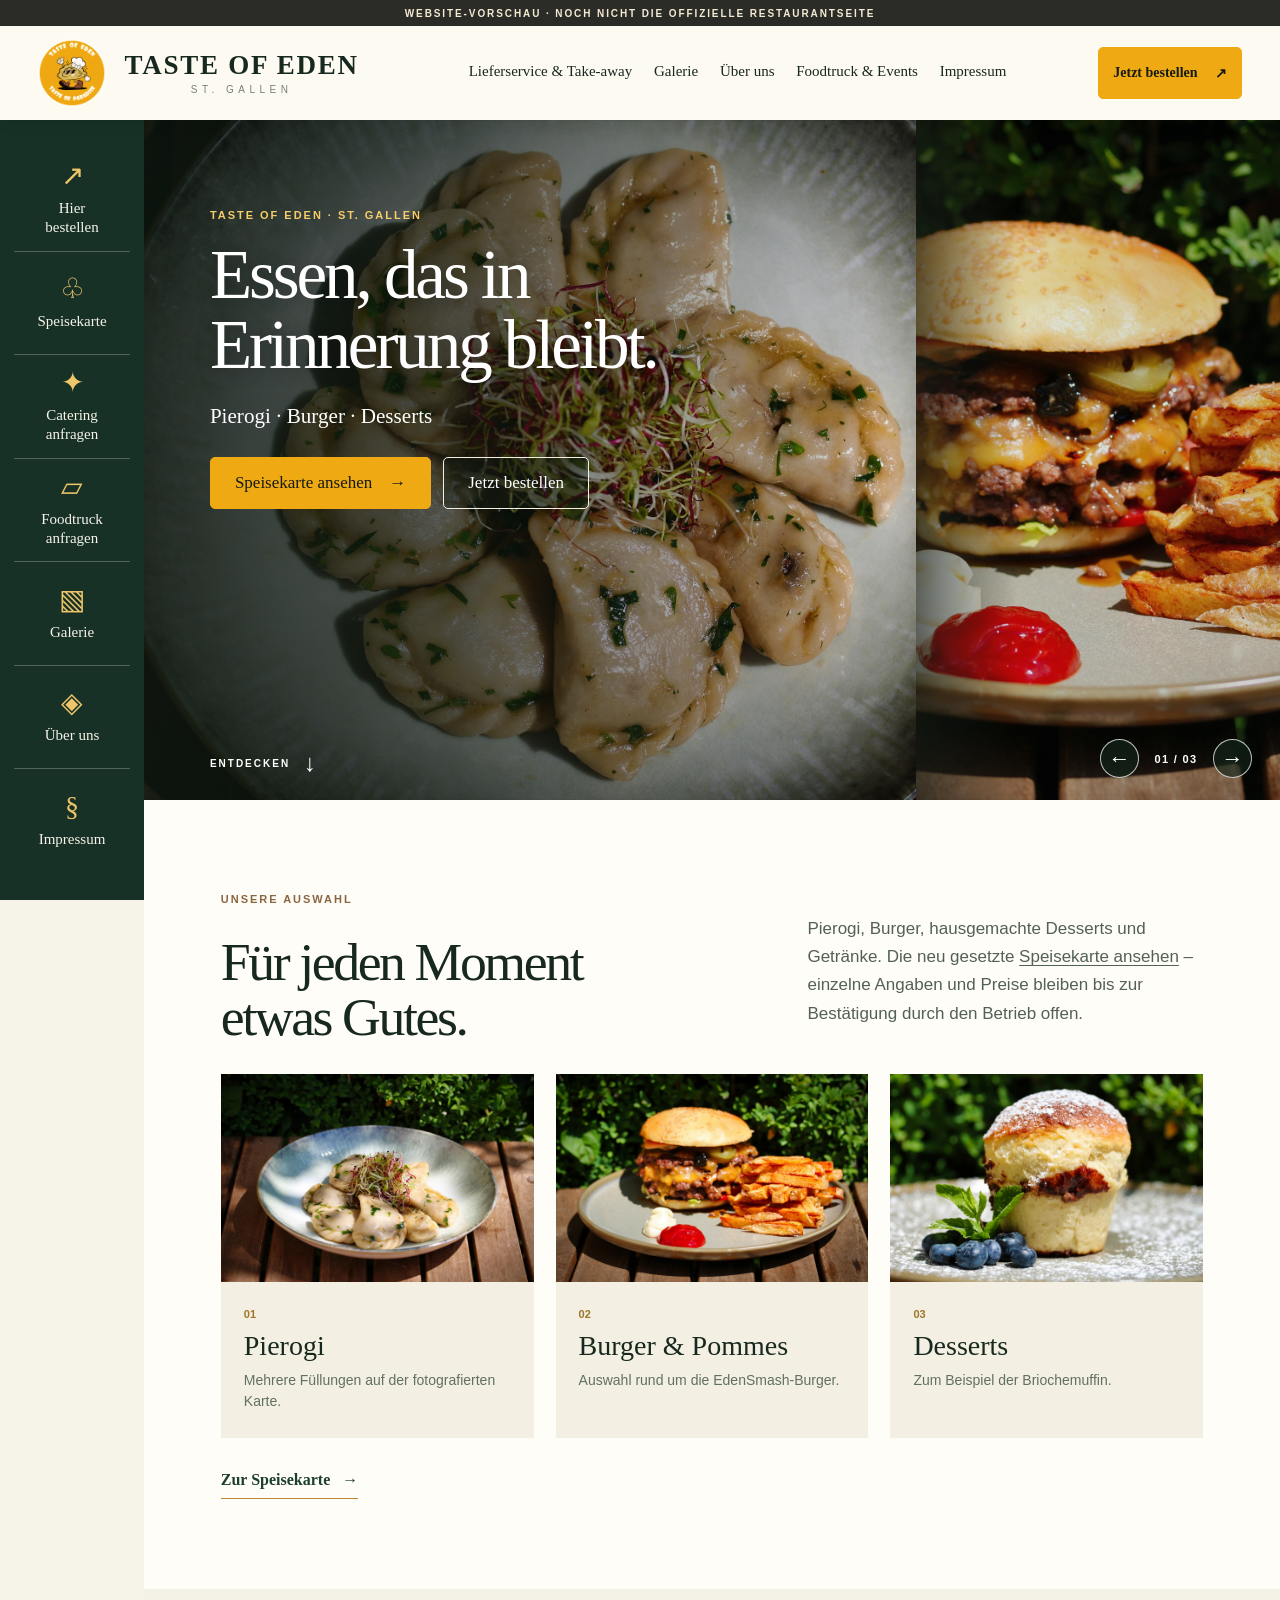
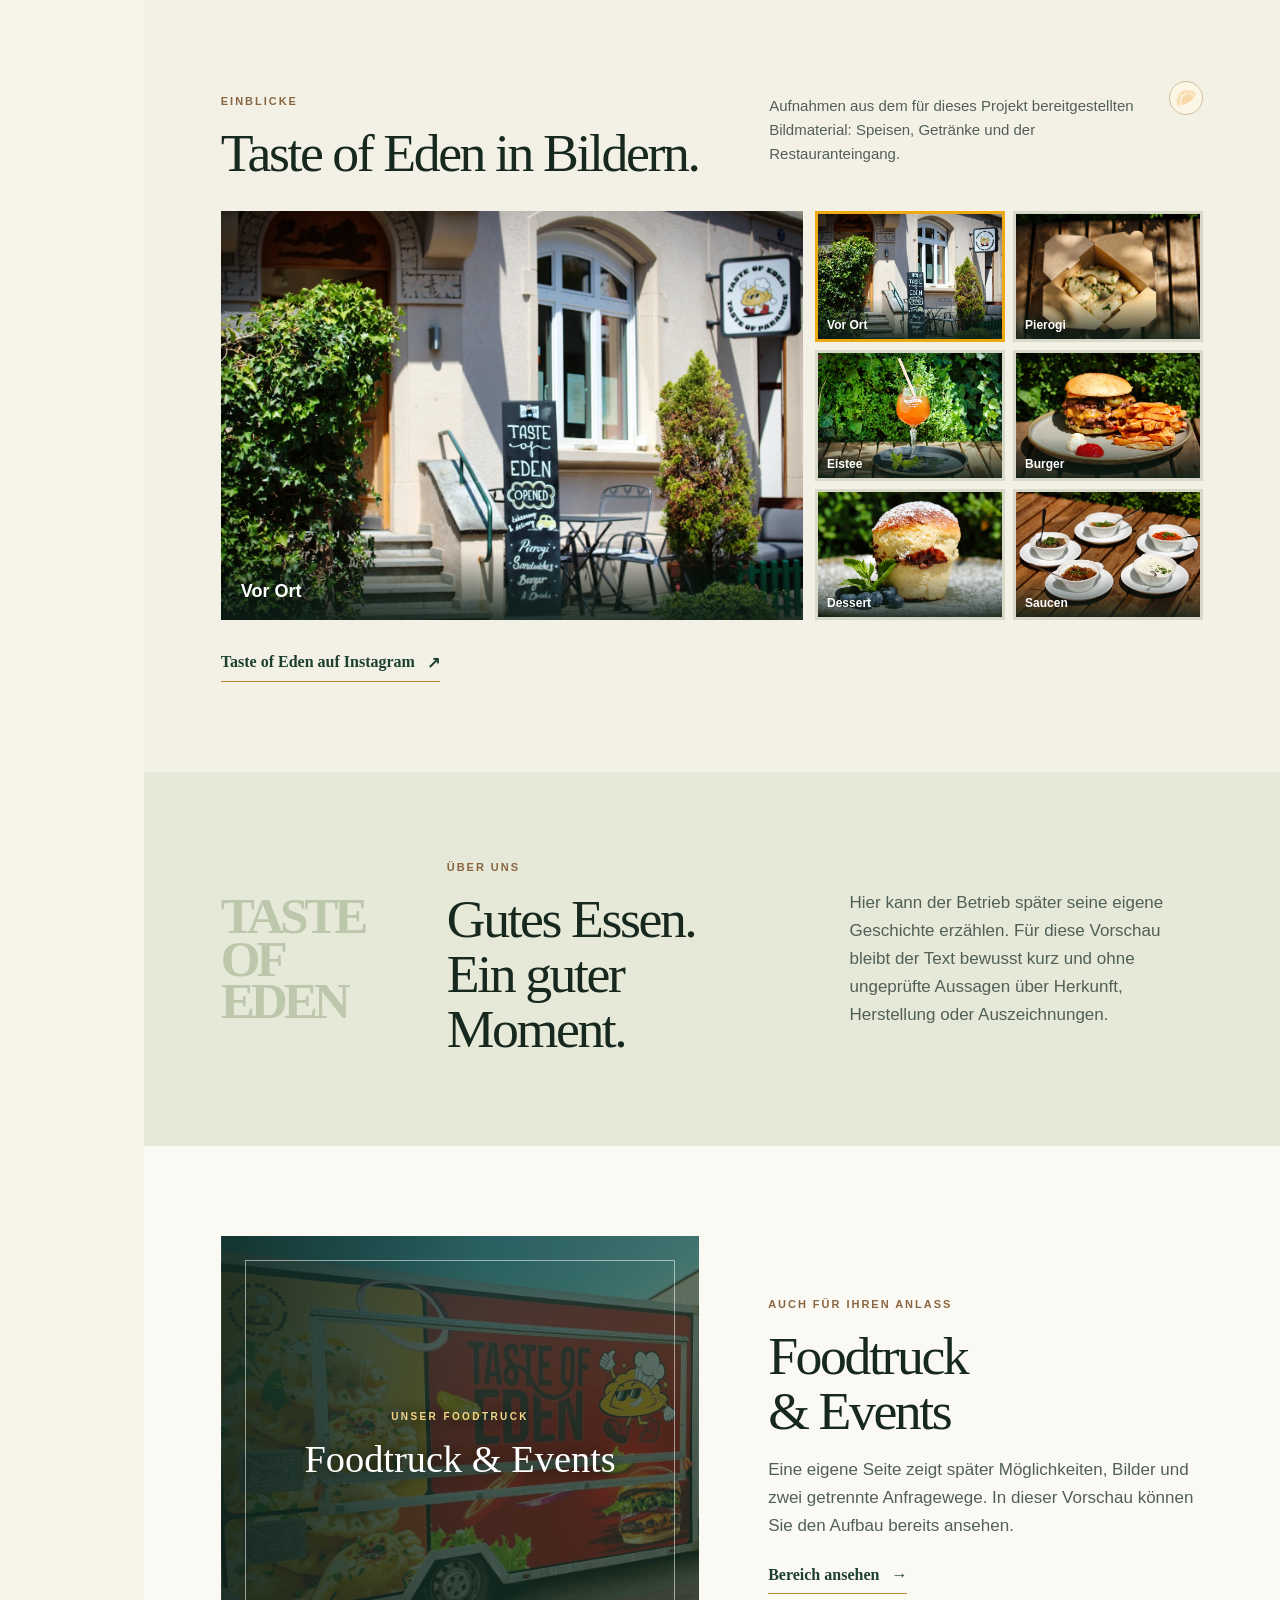
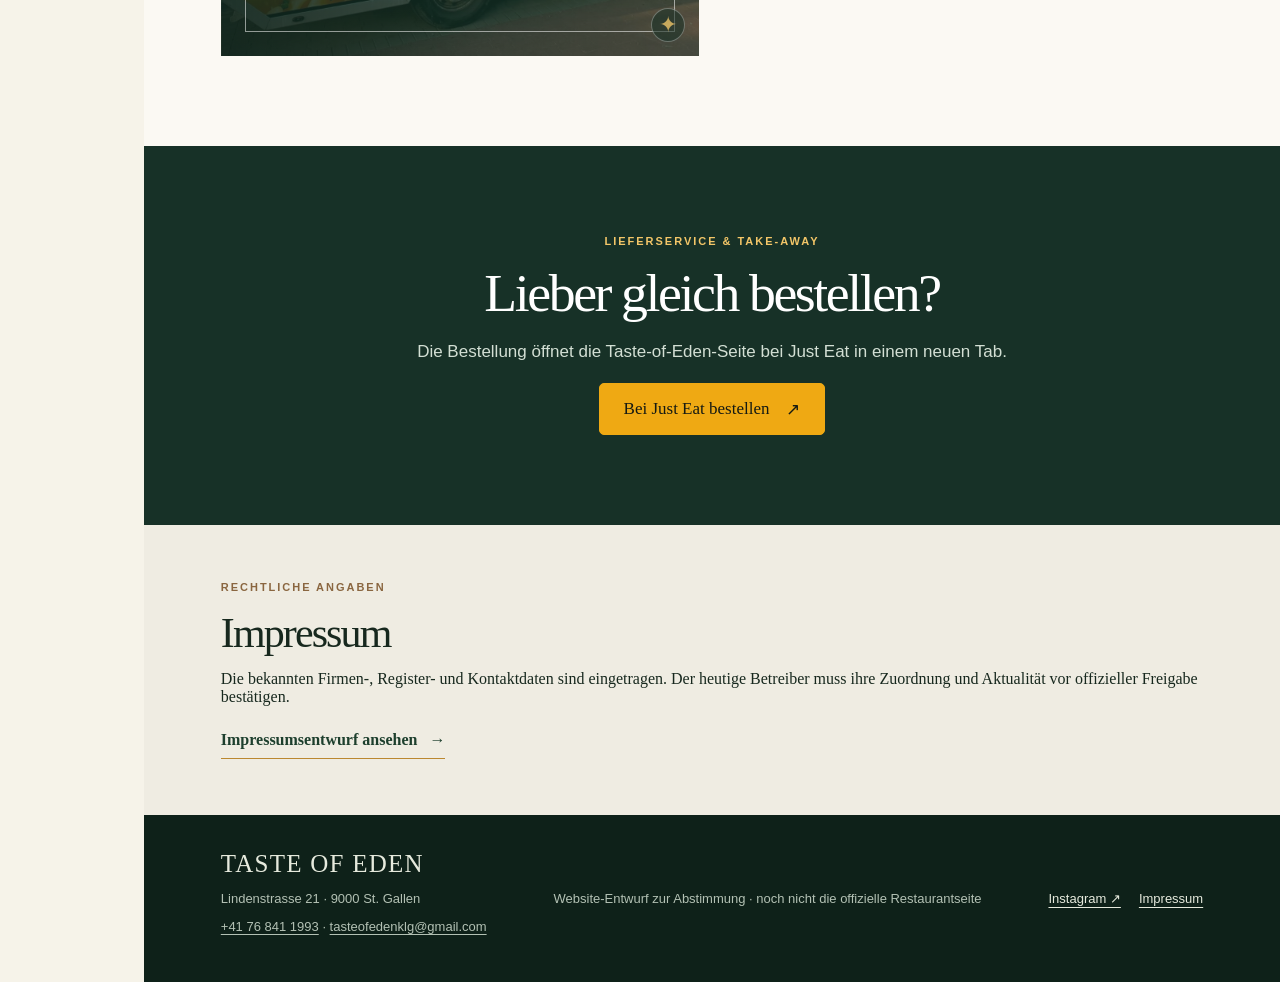
==== index.html @ 804e15a6 "Add distinct secret card for triple logo tap" ====
<!doctype html>
<html lang="de-CH">
<head>
  <meta charset="utf-8">
  <meta name="viewport" content="width=device-width, initial-scale=1">
  <meta name="theme-color" content="#173127">
  <link rel="icon" type="image/png" href="assets/logo.png">
  <meta name="description" content="Taste of Eden – visueller Website-Entwurf für Pierogi, Burger und Foodtruck & Events in St. Gallen.">
  <title>Taste of Eden – Startseite · Vorschau</title>
  <link rel="stylesheet" href="styles.css?v=20261009b">
  <link rel="stylesheet" href="extras.css?v=20261009e">
  <script src="script.js?v=20261009e" defer></script>
</head>
<body data-page="home">
  <a class="skip-link" href="#main">Zum Inhalt springen</a>
  <div class="preview-ribbon">WEBSITE-VORSCHAU · NOCH NICHT DIE OFFIZIELLE RESTAURANTSEITE</div>
  <header class="site-header">
    <a class="brand" href="index.html" aria-label="Taste of Eden – Startseite" data-logo-secret>
      <img src="assets/logo.png" alt="Taste of Eden Logo" width="68" height="68">
      <span class="brand-wordmark"><strong>TASTE OF EDEN</strong><small>ST. GALLEN</small></span>
    </a>
    <button class="menu-toggle" type="button" aria-expanded="false" aria-controls="main-nav" aria-label="Menü öffnen">☰</button>
    <nav id="main-nav" class="top-nav" aria-label="Hauptnavigation">
      <a href="https://www.just-eat.ch/speisekarte/taste-of-eden" target="_blank" rel="noopener noreferrer">Lieferservice & Take-away</a>
      <a class="mobile-menu-link" href="speisekarte.html">Speisekarte</a>
      <a href="#galerie">Galerie</a>
      <a href="#ueber-uns">Über uns</a>
      <a href="foodtruck-events.html">Foodtruck & Events</a>
      <a href="impressum.html">Impressum</a>
    </nav>
    <a class="header-cta" href="https://www.just-eat.ch/speisekarte/taste-of-eden" target="_blank" rel="noopener noreferrer">Jetzt bestellen <span aria-hidden="true">↗</span></a>
  </header>

  <aside class="side-nav" aria-label="Schnellzugriff">
    <a href="https://www.just-eat.ch/speisekarte/taste-of-eden" target="_blank" rel="noopener noreferrer"><span aria-hidden="true">↗</span><span>Hier<br>bestellen</span></a>
    <a href="speisekarte.html"><span aria-hidden="true">♧</span><span>Speisekarte</span></a>
    <a href="foodtruck-events.html#catering-anfrage"><span aria-hidden="true">✦</span><span>Catering<br>anfragen</span></a>
    <a href="foodtruck-events.html#foodtruck-anfrage"><span aria-hidden="true">▱</span><span>Foodtruck<br>anfragen</span></a>
    <a href="#galerie"><span aria-hidden="true">▧</span><span>Galerie</span></a>
    <a href="#ueber-uns"><span aria-hidden="true">◈</span><span>Über uns</span></a>
    <a href="impressum.html"><span aria-hidden="true">§</span><span>Impressum</span></a>
  </aside>

  <main id="main" class="page-content">
    <section class="hero" aria-label="Willkommen bei Taste of Eden">
      <div class="hero-images is-active" data-slide aria-hidden="false"><div class="hero-image hero-image-main"><img src="assets/pierogi.jpg" alt="Pierogi von Taste of Eden auf einem Teller"></div><div class="hero-image hero-image-secondary"><img src="assets/burger.jpg" alt="Burger mit Pommes von Taste of Eden"></div></div>
      <div class="hero-images" data-slide aria-hidden="true"><div class="hero-image hero-image-main"><img src="assets/burger.jpg" alt="Burger mit Pommes von Taste of Eden"></div><div class="hero-image hero-image-secondary"><img src="assets/pierogi.jpg" alt="Pierogi von Taste of Eden"></div></div>
      <div class="hero-images" data-slide aria-hidden="true"><div class="hero-image hero-image-main"><img src="assets/dessert.jpg" alt="Dessert von Taste of Eden"></div><div class="hero-image hero-image-secondary"><img src="assets/pierogi.jpg" alt="Pierogi von Taste of Eden"></div></div>
      <div class="hero-shade"></div>
      <div class="hero-content">
        <p class="eyebrow eyebrow-light">TASTE OF EDEN · ST. GALLEN</p>
        <h1>Essen, das in<br>Erinnerung bleibt.</h1>
        <p class="hero-subtitle">Pierogi · Burger · Desserts</p>
        <div class="hero-actions">
          <a class="button button-gold" href="speisekarte.html">Speisekarte ansehen <span aria-hidden="true">→</span></a>
          <a class="button button-outline-light" href="https://www.just-eat.ch/speisekarte/taste-of-eden" target="_blank" rel="noopener noreferrer">Jetzt bestellen</a>
        </div>
      </div>
      <div class="hero-scroll">ENTDECKEN <span aria-hidden="true">↓</span></div>
      <div class="hero-controls" aria-label="Bilder wechseln"><button class="hero-arrow" type="button" data-carousel="prev" aria-label="Vorheriges Bild">←</button><span class="hero-count" aria-live="polite">01 / 03</span><button class="hero-arrow" type="button" data-carousel="next" aria-label="Nächstes Bild">→</button></div>
    </section>

    <section id="speisekarte" class="section section-intro">
      <div class="section-heading">
        <p class="eyebrow">UNSERE AUSWAHL</p>
        <h2>Für jeden Moment<br>etwas Gutes.</h2>
        <p>Pierogi, Burger, hausgemachte Desserts und Getränke. Die neu gesetzte <a class="inline-link" href="speisekarte.html">Speisekarte ansehen</a> – einzelne Angaben und Preise bleiben bis zur Bestätigung durch den Betrieb offen.</p>
      </div>
      <div class="dish-grid">
        <article class="dish-card"><img src="assets/pierogi_teller.webp" alt="Pierogi auf einem Teller" loading="lazy"><div><span>01</span><h3>Pierogi</h3><p>Mehrere Füllungen auf der fotografierten Karte.</p></div></article>
        <article class="dish-card"><img src="assets/burger_pommes.webp" alt="Burger mit Pommes" loading="lazy"><div><span>02</span><h3>Burger & Pommes</h3><p>Auswahl rund um die EdenSmash-Burger.</p></div></article>
        <article class="dish-card"><img src="assets/briochemuffin.webp" alt="Briochemuffin mit Blaubeeren" loading="lazy"><div><span>03</span><h3>Desserts</h3><p>Zum Beispiel der Briochemuffin.</p></div></article>
      </div>
      <a class="text-link section-link" href="speisekarte.html">Zur Speisekarte <span aria-hidden="true">→</span></a>
    </section>

    <section id="galerie" class="section gallery-section" aria-labelledby="gallery-title">
      <div class="gallery-heading"><div><p class="eyebrow">EINBLICKE</p><h2 id="gallery-title">Taste of Eden in Bildern.</h2></div><p>Aufnahmen aus dem für dieses Projekt bereitgestellten Bildmaterial: Speisen, Getränke und der Restauranteingang.</p><button class="gallery-secret" type="button" aria-label="Kleines Pierogi entdecken" title="Ein kleines Pierogi">🥟</button></div>
      <div class="gallery-viewer">
        <figure class="gallery-feature"><img id="gallery-feature-image" src="assets/restaurant_aussen.webp" alt="Eingang von Taste of Eden in St. Gallen"><figcaption id="gallery-feature-caption">Vor Ort</figcaption><button class="gallery-tap gallery-tap-prev" type="button" aria-label="Vorheriges Galeriebild" data-gallery-step="-1"><span aria-hidden="true">‹</span></button><button class="gallery-tap gallery-tap-next" type="button" aria-label="Nächstes Galeriebild" data-gallery-step="1"><span aria-hidden="true">›</span></button></figure>
        <div class="gallery-thumbs" role="group" aria-label="Galeriebilder auswählen">
          <button class="gallery-thumb" type="button" aria-pressed="true" aria-label="Vor Ort anzeigen" data-gallery-src="assets/restaurant_aussen.webp" data-gallery-alt="Eingang von Taste of Eden in St. Gallen" data-gallery-caption="Vor Ort"><img src="assets/restaurant_aussen.webp" alt="" loading="lazy"><span>Vor Ort</span></button>
          <button class="gallery-thumb" type="button" aria-pressed="false" aria-label="Pierogi zum Mitnehmen anzeigen" data-gallery-src="assets/pierogi_takeaway_web.webp" data-gallery-alt="Pierogi in einer Take-away-Schachtel" data-gallery-caption="Pierogi zum Mitnehmen"><img src="assets/pierogi_takeaway_web.webp" alt="" loading="lazy"><span>Pierogi</span></button>
          <button class="gallery-thumb" type="button" aria-pressed="false" aria-label="Haus-Eistee anzeigen" data-gallery-src="assets/haus_eistee.webp" data-gallery-alt="Haus-Eistee im Glas auf dem Gartentisch" data-gallery-caption="Haus-Eistee"><img src="assets/haus_eistee.webp" alt="" loading="lazy"><span>Eistee</span></button>
          <button class="gallery-thumb" type="button" aria-pressed="false" aria-label="Burger und Pommes anzeigen" data-gallery-src="assets/burger_pommes.webp" data-gallery-alt="Burger mit Pommes auf dem Teller" data-gallery-caption="Burger & Pommes"><img src="assets/burger_pommes.webp" alt="" loading="lazy"><span>Burger</span></button>
          <button class="gallery-thumb" type="button" aria-pressed="false" aria-label="Hausgemachtes Dessert anzeigen" data-gallery-src="assets/briochemuffin.webp" data-gallery-alt="Briochemuffin mit Blaubeeren" data-gallery-caption="Hausgemachtes Dessert"><img src="assets/briochemuffin.webp" alt="" loading="lazy"><span>Dessert</span></button>
          <button class="gallery-thumb" type="button" aria-pressed="false" aria-label="Saucen anzeigen" data-gallery-src="assets/saucen.webp" data-gallery-alt="Verschiedene Saucen auf einem Holztisch" data-gallery-caption="Zum Teilen und Probieren"><img src="assets/saucen.webp" alt="" loading="lazy"><span>Saucen</span></button>
        </div>
      </div>
      <a class="text-link section-link" href="https://www.instagram.com/tasteofedenklg/" target="_blank" rel="noopener noreferrer">Taste of Eden auf Instagram <span aria-hidden="true">↗</span></a>
    </section>

    <section id="ueber-uns" class="section feature-section">
      <div class="feature-mark">TASTE<br>OF<br>EDEN</div>
      <div><p class="eyebrow">ÜBER UNS</p><h2>Gutes Essen.<br>Ein guter Moment.</h2></div>
      <p>Hier kann der Betrieb später seine eigene Geschichte erzählen. Für diese Vorschau bleibt der Text bewusst kurz und ohne ungeprüfte Aussagen über Herkunft, Herstellung oder Auszeichnungen.</p>
    </section>

    <section class="section event-teaser">
      <div class="event-visual"><div class="event-photo" role="group" aria-label="Taste-of-Eden-Foodtruck"><span class="event-photo-kicker">UNSER FOODTRUCK</span><strong>Foodtruck & Events</strong><button class="truck-secret" type="button" aria-label="Foodtruck-Überraschung starten" title="Ein kleiner Stern">✦</button><div class="truck-surprise" aria-hidden="true"><span class="truck-mini"><span class="truck-mini-box">TASTE<br>OF EDEN</span><span class="truck-mini-cab"></span><i></i><i></i></span><span class="truck-message">Bis bald!</span></div><span class="truck-live visually-hidden" role="status" aria-live="polite"></span></div></div>
      <div class="event-copy"><p class="eyebrow">AUCH FÜR IHREN ANLASS</p><h2>Foodtruck<br>& Events</h2><p>Eine eigene Seite zeigt später Möglichkeiten, Bilder und zwei getrennte Anfragewege. In dieser Vorschau können Sie den Aufbau bereits ansehen.</p><a class="text-link" href="foodtruck-events.html">Bereich ansehen <span aria-hidden="true">→</span></a></div>
    </section>

    <section id="bestellen" class="section order-section"><p class="eyebrow">LIEFERSERVICE & TAKE-AWAY</p><h2>Lieber gleich bestellen?</h2><p>Die Bestellung öffnet die Taste-of-Eden-Seite bei Just Eat in einem neuen Tab.</p><a class="button button-gold" href="https://www.just-eat.ch/speisekarte/taste-of-eden" target="_blank" rel="noopener noreferrer">Bei Just Eat bestellen <span aria-hidden="true">↗</span></a></section>
    <section id="impressum" class="section legal-section"><p class="eyebrow">RECHTLICHE ANGABEN</p><h2>Impressum</h2><p>Die bekannten Firmen-, Register- und Kontaktdaten sind eingetragen. Der heutige Betreiber muss ihre Zuordnung und Aktualität vor offizieller Freigabe bestätigen.</p><a class="text-link" href="impressum.html">Impressumsentwurf ansehen <span aria-hidden="true">→</span></a></section>
  </main>

  <footer id="kontakt" class="site-footer"><div><strong>TASTE OF EDEN</strong><p>Lindenstrasse 21 · 9000 St. Gallen</p><p><a href="tel:+41768411993">+41 76 841 1993</a> · <a href="mailto:tasteofedenklg@gmail.com">tasteofedenklg@gmail.com</a></p></div><p>Website-Entwurf zur Abstimmung · noch nicht die offizielle Restaurantseite</p><div class="footer-links"><a href="https://www.instagram.com/tasteofedenklg/" target="_blank" rel="noopener noreferrer">Instagram ↗</a><a href="impressum.html">Impressum</a></div></footer>
  <dialog class="mascot-dialog" aria-labelledby="mascot-title"><button class="mascot-close" type="button" aria-label="Überraschung schliessen">×</button><p class="eyebrow">KLEINE ÜBERRASCHUNG</p><img src="assets/mascot-easteregg.png" alt="Das Pierogi-Maskottchen mit Kochmütze und Sonnenbrille" width="260" height="217"><h2 id="mascot-title">Du hast mich gefunden!</h2><p>Ein Gruss aus der Küche von Taste of Eden.</p><button class="button button-gold mascot-done" type="button">Weiterstöbern</button></dialog>
  <dialog class="eden-dialog" aria-labelledby="eden-title"><button class="eden-close" type="button" aria-label="Geheimnis schliessen">×</button><div class="eden-stars" aria-hidden="true">✦ <span>✧</span> ✦</div><p class="eden-kicker">GEHEIMER FUND · TASTE OF EDEN</p><div class="eden-mascot"><img src="assets/mascot-easteregg.png" alt="Das Pierogi-Maskottchen aus dem Taste-of-Eden-Logo" width="240" height="200"></div><h2 id="eden-title">Du hast das kleine Eden gefunden.</h2><p>Nur wer genau hinschaut, entdeckt unseren kleinen Küchenhelden.</p><button class="eden-done" type="button">Geheimnis schliessen <span aria-hidden="true">↗</span></button></dialog>
  <div class="demo-toast" role="status" aria-live="polite" hidden></div>
</body>
</html>
---- styles.css ----
:root{--forest:#173127;--forest-2:#233d30;--cream:#f6f3e9;--paper:#fffdf7;--gold:#efa913;--ink:#17281e;--muted:#6a7569;--line:#dbd8c9;--sidebar:144px;--header:94px}*{box-sizing:border-box}html{scroll-behavior:smooth;scroll-padding-top:126px}body{margin:0;background:var(--cream);color:var(--ink);font-family:Georgia,'Times New Roman',serif}button,a{font:inherit}a{color:inherit;text-decoration:none}button{cursor:pointer}img{display:block;max-width:100%}:focus-visible{outline:3px solid #d88c00;outline-offset:4px}.skip-link{position:absolute;top:-100px;left:16px;z-index:9999;padding:12px;background:white}.skip-link:focus{top:12px}.preview-ribbon{height:26px;display:flex;align-items:center;justify-content:center;background:#2b2c27;color:#f4ead3;letter-spacing:.19em;font:600 10px Arial,sans-serif}.site-header{height:var(--header);position:sticky;top:0;z-index:20;display:flex;align-items:center;gap:clamp(18px,3vw,56px);padding:0 clamp(20px,3vw,52px);background:rgba(253,250,242,.97);box-shadow:0 2px 16px #00000010;backdrop-filter:blur(14px)}.brand{display:flex;align-items:center;gap:18px;min-width:325px}.brand img{width:68px;height:68px;object-fit:contain}.brand-wordmark{display:flex;flex-direction:column;white-space:nowrap}.brand-wordmark strong{font-size:clamp(20px,2.2vw,35px);line-height:1;letter-spacing:.065em}.brand-wordmark small{margin-top:5px;letter-spacing:.45em;text-align:center;font:10px Arial,sans-serif;color:#798176}.top-nav{display:flex;justify-content:center;align-items:center;flex:1;gap:clamp(18px,2.5vw,52px);white-space:nowrap}.top-nav a{font-size:clamp(14px,1.22vw,18px);padding:10px 0;border-bottom:3px solid transparent;transition:border-color .2s,color .2s}.top-nav a:hover,.top-nav a.active{border-color:var(--gold);color:#506748}.header-cta,.button{display:inline-flex;align-items:center;justify-content:center;gap:17px;border-radius:5px;min-height:52px;padding:12px 24px;font-size:17px;white-space:nowrap;transition:transform .2s,background .2s}.header-cta:hover,.button:hover{transform:translateY(-2px)}.header-cta,.button-gold{background:var(--gold);color:#151a13;border:1px solid var(--gold)}.header-cta{font-weight:700}.menu-toggle{display:none;background:none;border:0;color:var(--forest);font-size:28px}.side-nav{position:fixed;top:calc(26px + var(--header));left:0;bottom:0;width:var(--sidebar);z-index:10;background:var(--forest);color:var(--cream);display:flex;flex-direction:column;padding:28px 14px}.side-nav a{flex:1;max-height:142px;display:flex;flex-direction:column;justify-content:center;align-items:center;gap:9px;text-align:center;border-bottom:1px solid #ffffff3d;font-size:15px;line-height:1.25;transition:background .2s}.side-nav a:hover{background:#ffffff16}.side-nav a:last-child{border:0}.side-nav a>span:first-child{font-size:28px;line-height:1;color:#eec568}.page-content,.site-footer{margin-left:var(--sidebar)}.hero{height:min(680px,calc(100vh - 120px));min-height:560px;position:relative;overflow:hidden;background:#1e241d;color:#fff}.hero-image{position:absolute;inset:0;overflow:hidden}.hero-image img{width:100%;height:100%;object-fit:cover}.hero-image-main{width:70%}.hero-image-main img{object-position:50% 47%}.hero-image-secondary{left:68%;width:32%}.hero-image-secondary img{object-position:50% 50%}.hero-image-secondary:before{content:"";position:absolute;z-index:1;inset:0;background:linear-gradient(90deg,#151b15aa,transparent 28%)}.hero-shade{position:absolute;inset:0;background:linear-gradient(90deg,#0c160fdb 0%,#0c160fa8 28%,#0c160f14 65%,#0c160f33 100%)}.hero-content{position:relative;z-index:2;padding:7.8% 5.8%;max-width:760px}.eyebrow{margin:0 0 19px;color:#8a6640;font:700 11px Arial,sans-serif;letter-spacing:.18em}.eyebrow-light{color:#f5cd69}.hero h1,.section h2,.events-panel h1{margin:0;font-weight:500;letter-spacing:-.045em;line-height:1.02}.hero h1{font-size:clamp(50px,5.4vw,93px);text-shadow:0 2px 20px #0005}.hero-subtitle{margin:23px 0 28px;font-size:clamp(18px,1.65vw,27px)}.hero-actions{display:flex;flex-wrap:wrap;gap:12px}.button-outline-light{border:1px solid #f5f0e4;color:#fff;background:#10201755}.button-outline-dark{border:1px solid #b78b26;background:transparent;color:var(--ink)}.hero-scroll{position:absolute;bottom:25px;left:5.8%;z-index:2;letter-spacing:.2em;font:700 10px Arial,sans-serif;display:flex;align-items:center;gap:14px}.hero-scroll span{font-size:24px;line-height:1}.section{padding:clamp(65px,7vw,120px) clamp(28px,6vw,110px)}.section-intro{background:var(--paper)}.section-heading{display:grid;grid-template-columns:1.2fr .9fr;align-items:end;gap:6%;margin-bottom:38px}.section-heading .eyebrow{grid-column:1/-1;margin-bottom:-15px}.section h2{font-size:clamp(40px,4.2vw,68px)}.section-heading p:last-child{max-width:420px;color:#526056;font:17px/1.65 Arial,sans-serif}.dish-grid{display:grid;grid-template-columns:repeat(3,1fr);gap:22px}.dish-card{background:#f3efe3;overflow:hidden}.dish-card img{width:100%;aspect-ratio:1.5;object-fit:cover}.dish-card div{padding:22px 23px 26px}.dish-card span{font:700 11px Arial,sans-serif;color:#9f7628}.dish-card h3{font-size:28px;font-weight:500;margin:8px 0}.dish-card p{font:14px/1.5 Arial,sans-serif;color:#617064;margin:0}.feature-section{background:#e6e8d8;display:grid;grid-template-columns:.5fr 1fr 1fr;align-items:center;gap:5%}.feature-mark{font-size:clamp(30px,4vw,65px);line-height:.83;font-weight:700;letter-spacing:-.08em;color:#bcc7ab}.feature-section p:last-child,.event-copy p:not(.eyebrow),.order-section p:not(.eyebrow){font:17px/1.65 Arial,sans-serif;color:#516057}.event-teaser{display:grid;grid-template-columns:1.1fr 1fr;gap:7%;align-items:center;background:#fbf9f3}.event-visual{min-height:420px}.photo-placeholder{height:100%;min-height:300px;background:radial-gradient(circle at 73% 35%,#a9b5a0 0,#436a55 32%,#1a3d2b 71%,#142f25 100%);color:#fff;display:flex;flex-direction:column;align-items:center;justify-content:center;text-align:center;gap:13px;position:relative;overflow:hidden}.photo-placeholder:before{content:"";position:absolute;inset:24px;border:1px solid #ffffff51}.photo-placeholder span{font:700 10px Arial,sans-serif;letter-spacing:.24em;color:#e8dfc7}.photo-placeholder strong{font-size:clamp(28px,3vw,50px);font-weight:500}.event-copy p:not(.eyebrow){max-width:430px}.text-link{display:inline-flex;gap:12px;border-bottom:1px solid #bb8830;padding:9px 0;color:#1d3f2d;font-weight:700}.order-section{background:var(--forest);color:#fff;text-align:center}.order-section .eyebrow{color:#f3c668}.order-section p:not(.eyebrow){color:#d3dfd4}.site-footer{background:#0e2119;color:#e6eadd;padding:35px clamp(28px,6vw,110px);display:flex;justify-content:space-between;gap:28px;align-items:center;font:13px Arial,sans-serif}.site-footer strong{font:25px Georgia,serif;letter-spacing:.05em}.site-footer p{color:#b3c1b4}.site-footer a{text-decoration:underline;text-underline-offset:4px}.demo-toast{position:fixed;z-index:99;right:25px;bottom:22px;background:#fffdf7;color:#183326;border:1px solid #ccb783;box-shadow:0 10px 35px #0003;padding:17px 21px;max-width:390px;font:14px/1.5 Arial,sans-serif}.events-main{background:var(--cream)}.events-layout{padding:36px clamp(28px,3vw,55px) 42px;min-height:calc(100vh - 120px);display:grid;grid-template-columns:minmax(320px,.83fr) minmax(440px,1fr);gap:18px}.events-images{display:grid;grid-template-rows:repeat(3,minmax(175px,1fr));gap:12px;min-height:780px}.events-images .photo-placeholder{min-height:0;border-radius:5px}.placeholder-truck{background:linear-gradient(135deg,#132f25,#547760)}.placeholder-table{background:linear-gradient(135deg,#8d6d45,#d4bd8a)}.events-images .photo-placeholder strong{font-size:36px}.events-dish{margin:0;position:relative;overflow:hidden;border-radius:5px}.events-dish img{width:100%;height:100%;object-fit:cover}.events-dish figcaption{position:absolute;bottom:0;left:0;right:0;padding:14px 22px;color:#fff;background:#0c190dbb;font:13px Arial,sans-serif}.events-panel{background:var(--paper);border:1px solid #e4dfd2;border-radius:6px;padding:clamp(42px,5vw,85px) clamp(36px,5vw,82px);display:flex;flex-direction:column;align-items:flex-start;justify-content:center}.events-panel h1{font-size:clamp(54px,5.5vw,94px)}.events-lead{font-size:clamp(24px,2.5vw,39px);line-height:1.22;margin:22px 0 0}.divider{width:45px;height:3px;background:var(--gold);margin:40px 0}.events-panel>p:not(.eyebrow):not(.events-lead):not(.draft-note):not(.form-notice){font:clamp(17px,1.2vw,21px)/1.7 Arial,sans-serif;max-width:650px}.events-panel .draft-note,.form-notice{font:13px/1.5 Arial,sans-serif;color:#667367}.draft-note{border-left:2px solid #d8bd82;padding-left:15px}.events-actions{display:flex;flex-wrap:wrap;gap:12px;margin-top:34px}.events-next{background:#e6e8d8;display:grid;grid-template-columns:1fr 1fr;gap:7%;align-items:center}.events-next p:last-child{font:16px/1.65 Arial,sans-serif;color:#526056}
@media(max-width:1280px){.brand{min-width:auto}.brand-wordmark strong{font-size:24px}.top-nav{gap:20px}.top-nav a{font-size:14px}.header-cta{font-size:14px;padding:10px 14px}.events-panel{padding:48px}.events-layout{grid-template-columns:.8fr 1fr}}
@media(max-width:1000px){:root{--sidebar:94px}.site-header{gap:16px;padding:0 20px}.brand-wordmark strong{font-size:20px}.top-nav{gap:12px}.top-nav a{font-size:13px}.side-nav a{font-size:12px}.hero-content{padding-top:100px}.hero h1{font-size:64px}.events-layout{grid-template-columns:1fr 1fr}.events-panel h1{font-size:58px}.events-panel{padding:36px}.events-actions .button{font-size:14px;padding:10px 12px}}
@media(max-width:760px){:root{--header:74px}.preview-ribbon{font-size:8px}.site-header{height:var(--header);gap:10px}.brand{gap:10px}.brand img{width:46px;height:46px}.brand-wordmark strong{font-size:18px}.brand-wordmark small{font-size:8px;letter-spacing:.3em}.menu-toggle{display:block;margin-left:auto;order:3}.header-cta{order:2;font-size:12px;min-height:39px;padding:7px 9px}.top-nav{display:none;position:absolute;top:var(--header);left:0;right:0;background:var(--paper);padding:12px 22px 25px;box-shadow:0 12px 20px #0002;align-items:stretch;gap:0;flex-direction:column}.top-nav.is-open{display:flex}.top-nav a{padding:13px 2px;border-bottom:1px solid var(--line);font-size:16px}.side-nav{display:none}.page-content,.site-footer{margin-left:0}.hero{height:700px;min-height:0}.hero-image-main{width:100%}.hero-image-secondary{left:auto;right:16px;top:auto;bottom:30px;width:42%;height:26%;border:4px solid #fff6}.hero-image-secondary:before{display:none}.hero-shade{background:linear-gradient(180deg,#0c160fb8,#0c160f99 42%,#0c160f18 100%)}.hero-content{padding:70px 25px}.hero h1{font-size:clamp(48px,10vw,75px)}.hero-subtitle{font-size:18px}.hero-scroll{left:25px}.section{padding:65px 24px}.section-heading,.feature-section,.event-teaser,.events-next{display:block}.section-heading .eyebrow{margin-bottom:19px}.section-heading p:last-child{max-width:100%}.dish-grid{grid-template-columns:1fr;gap:16px}.dish-card img{aspect-ratio:1.8}.feature-mark{display:none}.feature-section p:last-child{margin-top:25px}.event-visual{min-height:260px;margin-bottom:35px}.events-layout{display:flex;flex-direction:column;padding:18px 16px 34px}.events-images{min-height:0;grid-template-columns:1fr 1fr;grid-template-rows:180px 180px}.events-images .placeholder-truck{grid-column:1/-1}.events-images .photo-placeholder strong{font-size:25px}.events-dish{height:180px}.events-panel{padding:38px 25px}.events-panel h1{font-size:58px}.events-lead{font-size:27px}.divider{margin:25px 0}.events-actions{flex-direction:column;width:100%}.events-actions .button{width:100%;font-size:16px}.events-next p:last-child{margin-top:22px}.site-footer{padding:35px 24px;flex-direction:column;align-items:flex-start}}
@media(max-width:430px){.brand-wordmark strong{font-size:15px}.brand img{width:40px;height:40px}.header-cta{font-size:11px;padding:7px}.header-cta span{display:none}.hero{height:680px}.hero-content{padding:65px 21px}.hero h1{font-size:47px}.hero-actions{flex-direction:column;align-items:flex-start}.button{min-height:46px;font-size:15px}.hero-image-secondary{width:47%}.section h2{font-size:42px}.events-panel h1{font-size:50px}}
---- extras.css ----
.hero-images{position:absolute;inset:0;opacity:0;transition:opacity .45s ease;pointer-events:none}.hero-images.is-active{opacity:1}.hero-controls{position:absolute;z-index:4;right:28px;bottom:22px;display:flex;align-items:center;gap:13px;color:#fff}.hero-arrow{width:39px;height:39px;border:1px solid #ffffffb8;border-radius:50%;background:#13251aa9;color:#fff;font:22px Arial,sans-serif}.hero-arrow:hover{background:#213c2c}.hero-count{font:700 11px Arial,sans-serif;letter-spacing:.12em;min-width:48px;text-align:center}.legal-section{background:#efece2;padding-top:56px;padding-bottom:56px}.legal-section h2{font-size:42px}.legal-section p:last-child{max-width:710px;font:15px/1.65 Arial,sans-serif;color:#526057}.inquiry-dialog{border:1px solid #ded7c4;border-radius:6px;background:#fffdf7;color:#173127;width:min(570px,calc(100vw - 30px));max-height:90vh;overflow:auto;padding:38px;box-shadow:0 18px 70px #0007}.inquiry-dialog::backdrop{background:#0b1b13aa}.inquiry-dialog h2{font-size:40px;font-weight:500;margin:0 0 12px}.inquiry-dialog>p:not(.eyebrow){font:15px/1.6 Arial,sans-serif;color:#526057}.dialog-close{position:absolute;right:14px;top:9px;border:0;background:transparent;color:#173127;font:32px Arial,sans-serif}.inquiry-dialog form{display:grid;gap:12px;margin-top:25px}.inquiry-dialog label{display:grid;gap:6px;font:700 13px Arial,sans-serif}.inquiry-dialog input,.inquiry-dialog textarea{width:100%;border:1px solid #b7c0b2;border-radius:3px;background:white;padding:11px 12px;color:#173127;font:15px Arial,sans-serif}.inquiry-dialog textarea{resize:vertical}.inquiry-dialog .button{margin-top:7px}.form-status{font:13px/1.5 Arial,sans-serif;color:#566b58;margin:0}.site-footer div p:last-child a{text-decoration:underline;text-underline-offset:3px}@media(max-width:760px){.hero-controls{right:20px;bottom:220px}.hero-arrow{width:35px;height:35px}.inquiry-dialog{padding:27px 20px}.inquiry-dialog h2{font-size:34px}}@media(prefers-reduced-motion:reduce){.hero-images{transition:none}}
@media(min-width:1181px){.brand-wordmark strong{font-size:27px}.top-nav{margin-left:18px;gap:clamp(16px,1.7vw,26px)}.top-nav a{font-size:15px}}
@media(min-width:761px) and (max-width:1180px){.site-header{gap:12px}.brand img{width:56px;height:56px}.brand-wordmark strong{font-size:21px}.top-nav{margin-left:8px;gap:12px}.top-nav a{font-size:12px}.header-cta{font-size:12px;padding:9px 10px}}
.events-truck{margin:0;position:relative;overflow:hidden;border-radius:5px;min-height:0;background:#2b332e}.events-truck img{width:100%;height:100%;object-fit:cover;object-position:center 55%}.events-truck figcaption{position:absolute;bottom:0;left:0;right:0;padding:14px 22px;color:#fff;background:#0c190dbb;font:13px Arial,sans-serif}@media(max-width:760px){.events-truck{grid-column:1/-1;height:180px}}

.events-table-visual{margin:0;position:relative;overflow:hidden;border-radius:5px;min-height:0;background:#7c745e;color:#fff}
.events-table-visual img{width:100%;height:100%;object-fit:cover;object-position:center 51%}
.events-table-visual:after{content:"";position:absolute;inset:42% 0 0;background:linear-gradient(transparent,#0b1b14a6);pointer-events:none}
.table-visual-label,.events-table-visual figcaption{position:absolute;z-index:1;left:16px;font-family:Arial,sans-serif}
.table-visual-label{top:13px;padding:7px 9px;background:#173127e8;border:1px solid #f6f0d080;font-size:9px;font-weight:700;letter-spacing:.1em}
.events-table-visual figcaption{bottom:13px;right:12px;font-size:15px;font-weight:700;text-shadow:0 1px 8px #0009}
@media(max-width:760px){.events-table-visual{height:180px}.table-visual-label{left:8px;top:8px;font-size:7px;padding:5px}.events-table-visual figcaption{left:9px;bottom:9px;font-size:11px}}

.side-nav{overflow-y:auto}.side-nav a{max-height:none;min-height:70px}.side-nav a[aria-current="page"]{background:#ffffff20;border-left:3px solid var(--gold)}
.top-nav .mobile-menu-link{display:none}
.footer-links{display:flex;flex-wrap:wrap;gap:18px;align-items:center}
.inline-link,.legal-source a,.legal-card a{text-decoration:underline;text-underline-offset:3px}.section-link{margin-top:24px}
.event-photo{min-height:420px;height:100%;display:flex;flex-direction:column;justify-content:center;align-items:center;gap:15px;text-align:center;color:#fff;background-image:linear-gradient(90deg,#0d241ce8,#153328bd 53%,#183728aa),url('assets/foodtruck.png');background-size:cover;background-position:center 55%;position:relative;overflow:hidden}
.event-photo:before{content:"";position:absolute;inset:24px;border:1px solid #fff8}.event-photo>*{position:relative;z-index:1;text-shadow:0 2px 14px #07140bcc}.event-photo-kicker{font:700 10px Arial,sans-serif;letter-spacing:.24em;color:#f5d68b}.event-photo strong{font-size:clamp(34px,3vw,50px);font-weight:500}
.gallery-section{background:#f3f0e6}.gallery-heading{display:flex;justify-content:space-between;align-items:end;gap:30px;margin-bottom:30px}.gallery-heading>p{max-width:390px;font:15px/1.6 Arial,sans-serif;color:#526057}.gallery-viewer{display:grid;grid-template-columns:minmax(0,1.5fr) minmax(260px,1fr);gap:12px;height:clamp(330px,32vw,440px)}.gallery-feature{margin:0;position:relative;overflow:hidden;background:#d9d9ca;min-width:0}.gallery-feature img{width:100%;height:100%;object-fit:cover}.gallery-feature figcaption{position:absolute;left:0;right:0;bottom:0;padding:30px 20px 18px;color:#fff;background:linear-gradient(transparent,#0c1e17d9);font:700 18px Arial,sans-serif}.gallery-thumbs{display:grid;grid-template-columns:repeat(2,minmax(0,1fr));grid-template-rows:repeat(3,minmax(0,1fr));gap:8px;min-height:0}.gallery-thumb{position:relative;overflow:hidden;min-width:0;min-height:0;padding:0;border:3px solid transparent;background:#d9d9ca;cursor:pointer;text-align:left}.gallery-thumb[aria-pressed="true"]{border-color:var(--gold)}.gallery-thumb:focus-visible{outline:3px solid #1a3829;outline-offset:2px}.gallery-thumb img{width:100%;height:100%;object-fit:cover}.gallery-thumb span{position:absolute;left:0;right:0;bottom:0;padding:20px 9px 7px;background:linear-gradient(transparent,#0c1e17d9);color:#fff;font:700 12px Arial,sans-serif}
.menu-main,.legal-main{background:var(--paper)}.menu-hero{min-height:360px;display:grid;grid-template-columns:1fr 42%;align-items:center;background:var(--forest);color:#fff;overflow:hidden}.menu-hero>div{padding:55px clamp(30px,6vw,100px)}.menu-hero h1,.legal-intro h1{font-size:clamp(48px,5vw,76px);font-weight:500;line-height:1.05;margin:0}.menu-hero p:last-child{max-width:550px;font:18px/1.55 Arial,sans-serif;color:#dce5da}.menu-hero img{width:100%;height:100%;max-height:430px;object-fit:cover}.menu-note{margin:34px clamp(24px,6vw,100px) 0;padding:20px 24px;background:#fff4d8;border-left:4px solid var(--gold);font:15px/1.6 Arial,sans-serif}.menu-categories{padding:55px clamp(24px,6vw,100px) 85px;display:grid;grid-template-columns:repeat(2,minmax(0,1fr));gap:22px}.menu-category{padding:30px 34px;border:1px solid #dcd9cc;background:#faf8f0}.menu-category h2{font-size:clamp(28px,2.7vw,40px);font-weight:500;margin:0 0 16px}.menu-category ul{padding:0;margin:0;list-style:none}.menu-category li{padding:10px 0;border-top:1px solid #dedfd3;font:16px/1.45 Arial,sans-serif}.menu-category li:first-child{border-top:0}.menu-small{font:13px/1.55 Arial,sans-serif;color:#5c665d}.menu-end{text-align:center;background:#e6e8d8;padding:65px 24px}.menu-end h2{font-size:42px;font-weight:500;margin:0}.menu-end p{font:16px/1.6 Arial,sans-serif;margin:18px auto 28px;max-width:610px}
.legal-intro{padding:70px clamp(24px,6vw,100px) 35px}.legal-warning{max-width:810px;background:#fff4d8;border-left:4px solid var(--gold);padding:18px 22px;font:16px/1.55 Arial,sans-serif}.legal-grid{display:grid;grid-template-columns:1fr 1fr;gap:24px;padding:0 clamp(24px,6vw,100px) 36px}.legal-card{padding:32px;background:#f4f1e8;border:1px solid #ded9ca}.legal-card h2,.legal-source h2{font-size:34px;font-weight:500;margin:0 0 18px}.legal-card dl{display:grid;grid-template-columns:150px 1fr;gap:10px 18px;font:16px/1.5 Arial,sans-serif}.legal-card dt{font-weight:700}.legal-card dd{margin:0}.legal-fine{font:13px/1.5 Arial,sans-serif;color:#59675b}.legal-open li{margin:0 0 13px;font:15px/1.5 Arial,sans-serif}.legal-source{padding:25px clamp(24px,6vw,100px) 70px}.legal-source p{font:15px/1.7 Arial,sans-serif;max-width:850px}
@media(max-width:1180px){.top-nav{gap:9px}.top-nav a{font-size:12px}.brand-wordmark strong{font-size:21px}.header-cta{padding:8px;font-size:12px}.side-nav a{min-height:74px}}
@media(max-width:760px){.top-nav.is-open .mobile-menu-link{display:block}.event-photo{min-height:260px}.gallery-heading{display:block}.gallery-viewer{display:block;height:auto}.gallery-feature{height:clamp(220px,52vw,340px)}.gallery-thumbs{display:flex;overflow-x:auto;scroll-snap-type:x proximity;gap:8px;padding:9px 2px 5px}.gallery-thumb{flex:0 0 104px;height:78px;scroll-snap-align:start}.menu-hero{display:block}.menu-hero>div{padding:45px 24px}.menu-hero img{height:230px}.menu-categories,.legal-grid{grid-template-columns:1fr}.menu-categories{padding-top:35px}.menu-category{padding:24px}.legal-intro{padding-top:50px}.legal-card dl{grid-template-columns:1fr;gap:2px}.legal-card dd{margin-bottom:12px}}
@media(max-width:430px){.header-cta{display:none}.brand{min-width:0}.event-photo strong{font-size:33px}}

/* Kleine, nur auf Wunsch gestartete Easter Eggs. */
.visually-hidden{position:absolute;width:1px;height:1px;padding:0;margin:-1px;overflow:hidden;clip:rect(0,0,0,0);white-space:nowrap;border:0}
.event-photo .visually-hidden,.events-truck .visually-hidden{position:absolute}
.gallery-heading{position:relative;padding-right:44px}.gallery-secret{position:absolute;right:0;top:2px;width:34px;height:34px;padding:0;border:1px solid #bdac79;border-radius:50%;background:#fff9e6;color:#513c18;font:18px Arial,sans-serif;opacity:.7;transition:opacity .2s,transform .2s}.gallery-secret:hover,.gallery-secret:focus-visible{opacity:1;transform:rotate(-12deg)}
.gallery-tap{display:none}
.mascot-dialog{width:min(420px,calc(100vw - 28px));max-height:calc(100vh - 32px);overflow:auto;padding:27px 30px 32px;border:1px solid #d7cfb7;border-radius:12px;background:#fffaf0;color:#173127;text-align:center;box-shadow:0 22px 75px #0007}.mascot-dialog::backdrop{background:#0c1e17ba}.mascot-dialog .eyebrow{margin:8px 0 0}.mascot-dialog img{width:min(260px,74%);height:auto;margin:8px auto 0}.mascot-dialog h2{margin:5px 0 10px;font-size:clamp(30px,7vw,42px);font-weight:500}.mascot-dialog p:not(.eyebrow){font:16px/1.5 Arial,sans-serif;margin:0 0 23px}.mascot-close{position:absolute;top:8px;right:11px;border:0;background:transparent;font:32px Arial,sans-serif;color:#173127}.mascot-done{width:100%}
.eden-dialog{width:min(470px,calc(100vw - 28px));max-height:calc(100vh - 28px);overflow:auto;padding:33px 36px 36px;border:2px solid #e9ac27;border-radius:3px;background:radial-gradient(circle at 50% 34%,#3c6643 0,#183d2c 45%,#102b20 100%);color:#fff9e9;text-align:center;box-shadow:0 22px 80px #0009}.eden-dialog::backdrop{background:#08170ee0}.eden-dialog:before{content:"";position:absolute;inset:12px;border:1px solid #f8cc6e6b;pointer-events:none}.eden-close{position:absolute;z-index:2;top:12px;right:17px;border:0;background:transparent;color:#fff9e9;font:30px Arial,sans-serif}.eden-stars{color:#f7c35a;font-size:27px;letter-spacing:1.4em;margin:0 -1.4em 6px 0}.eden-stars span{font-size:16px}.eden-kicker{color:#f7ce73;font:700 10px Arial,sans-serif;letter-spacing:.2em;margin:8px 0 16px}.eden-mascot{display:grid;place-items:center;width:230px;height:230px;margin:0 auto 19px;border:1px solid #f6d9878a;border-radius:50%;background:radial-gradient(circle,#e8af3b 0,#b8781d 60%,#725018 100%);box-shadow:0 0 0 9px #eac0631c,0 0 38px #f2bd5266}.eden-mascot img{width:95%;height:auto;max-height:205px;object-fit:contain;filter:drop-shadow(0 6px 6px #2b180c8c)}.eden-dialog h2{margin:0 0 13px;color:#fff8e8;font-size:clamp(32px,7vw,44px);font-weight:500;line-height:1.03}.eden-dialog p:not(.eden-kicker){max-width:340px;margin:0 auto 26px;color:#e7e9d4;font:15px/1.55 Arial,sans-serif}.eden-done{width:100%;min-height:48px;border:1px solid #f7c867;background:#e9ad2b;color:#142b1d;font-weight:700}.eden-done span{margin-left:8px}@media(max-width:430px){.eden-dialog{padding:28px 25px 27px}.eden-mascot{width:185px;height:185px}.eden-mascot img{max-height:165px}}
.event-photo,.events-truck{isolation:isolate}.truck-secret{position:absolute!important;z-index:5!important;right:14px;bottom:14px;width:34px;height:34px;padding:0;border:1px solid #fff6;border-radius:50%;background:#173127c9;color:#f5cd69;font:22px Arial,sans-serif;text-shadow:none!important;line-height:1;opacity:.72;transition:opacity .2s,transform .2s}.truck-secret:hover,.truck-secret:focus-visible{opacity:1;transform:scale(1.1)}.truck-surprise{position:absolute!important;z-index:4!important;inset:0;overflow:hidden;pointer-events:none;visibility:hidden;background:linear-gradient(0deg,#0c1e17bf,transparent 65%);text-shadow:none!important}.truck-surprise.is-playing{visibility:visible}.truck-mini{position:absolute;left:-160px;bottom:26px;width:126px;height:65px}.truck-mini-box{position:absolute;left:0;bottom:15px;width:84px;height:48px;display:grid;place-items:center;background:#bc4029;border:2px solid #fff1c5;border-radius:4px 4px 0 0;color:#fff8dc;font:700 11px/1 Arial,sans-serif;text-align:center;letter-spacing:.04em}.truck-mini-cab{position:absolute;left:83px;bottom:15px;width:39px;height:35px;background:#edae22;border:2px solid #fff1c5;border-radius:5px 12px 0 0}.truck-mini i{position:absolute;bottom:7px;width:19px;height:19px;border:4px solid #e2c575;border-radius:50%;background:#1b211c}.truck-mini i:nth-last-child(2){left:18px}.truck-mini i:last-child{left:95px}.truck-message{position:absolute;left:50%;top:45%;transform:translate(-50%,-50%);white-space:nowrap;opacity:0;color:#fff8df;font-size:clamp(32px,4vw,55px);text-shadow:0 2px 16px #000b}.truck-surprise.is-playing .truck-mini{animation:truck-drive 2.5s ease-in-out forwards}.truck-surprise.is-playing .truck-message{animation:truck-message .45s 2.15s forwards}@keyframes truck-drive{to{left:calc(100% + 10px)}}@keyframes truck-message{to{opacity:1}}
.event-photo.is-surprising>.event-photo-kicker,.event-photo.is-surprising>strong,.events-truck.is-surprising>figcaption{opacity:0}
@media(prefers-reduced-motion:reduce){.gallery-secret,.truck-secret{transition:none}.truck-surprise.is-playing .truck-mini{animation:none;left:12px}.truck-surprise.is-playing .truck-message{animation:none;opacity:1}}
@media(max-width:760px){.gallery-tap{position:absolute;z-index:3;top:0;bottom:0;display:flex;align-items:center;width:50%;padding:0 10px;border:0;background:transparent;color:#fff;touch-action:manipulation}.gallery-tap-prev{left:0;justify-content:flex-start}.gallery-tap-next{right:0;justify-content:flex-end}.gallery-tap span{display:grid;place-items:center;width:34px;height:42px;border-radius:22px;background:#10291dcc;box-shadow:0 1px 7px #0006;font:35px/1 Arial,sans-serif}.gallery-tap:focus-visible{outline:3px solid var(--gold);outline-offset:-4px}}
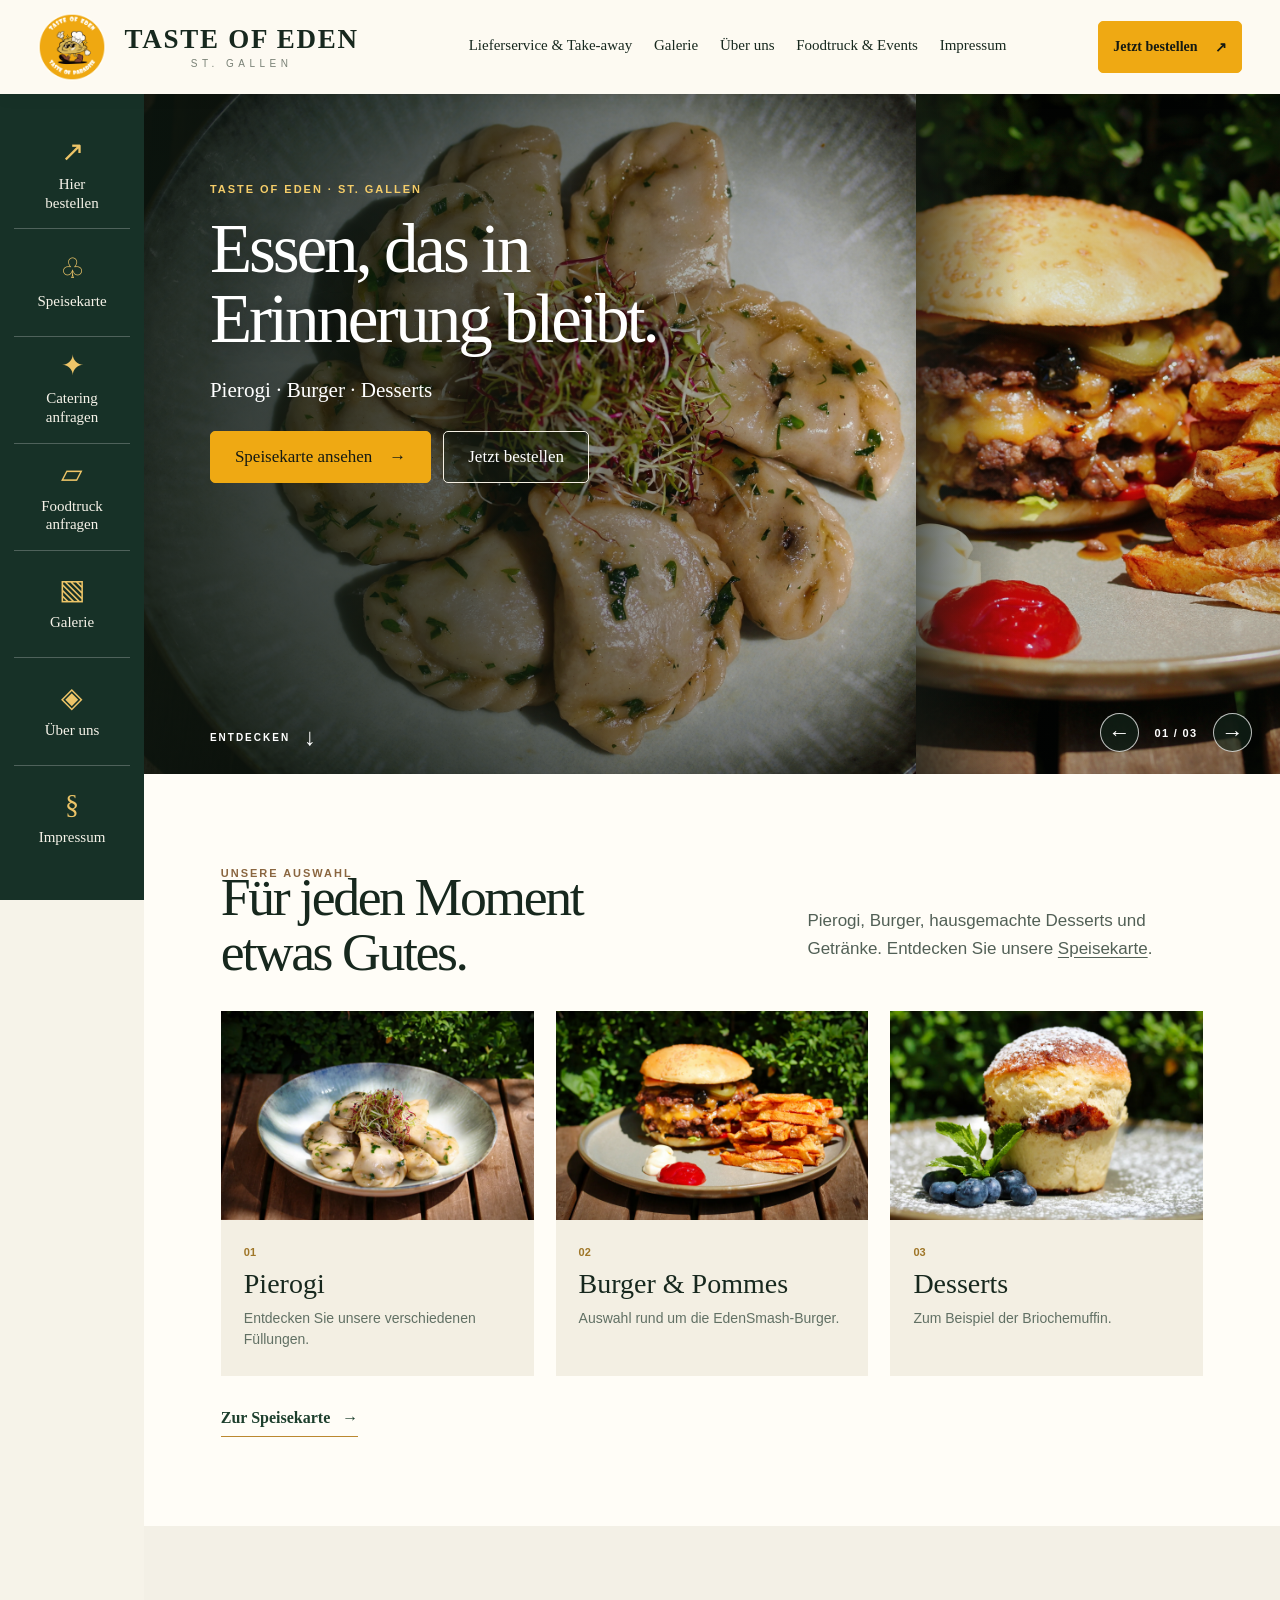
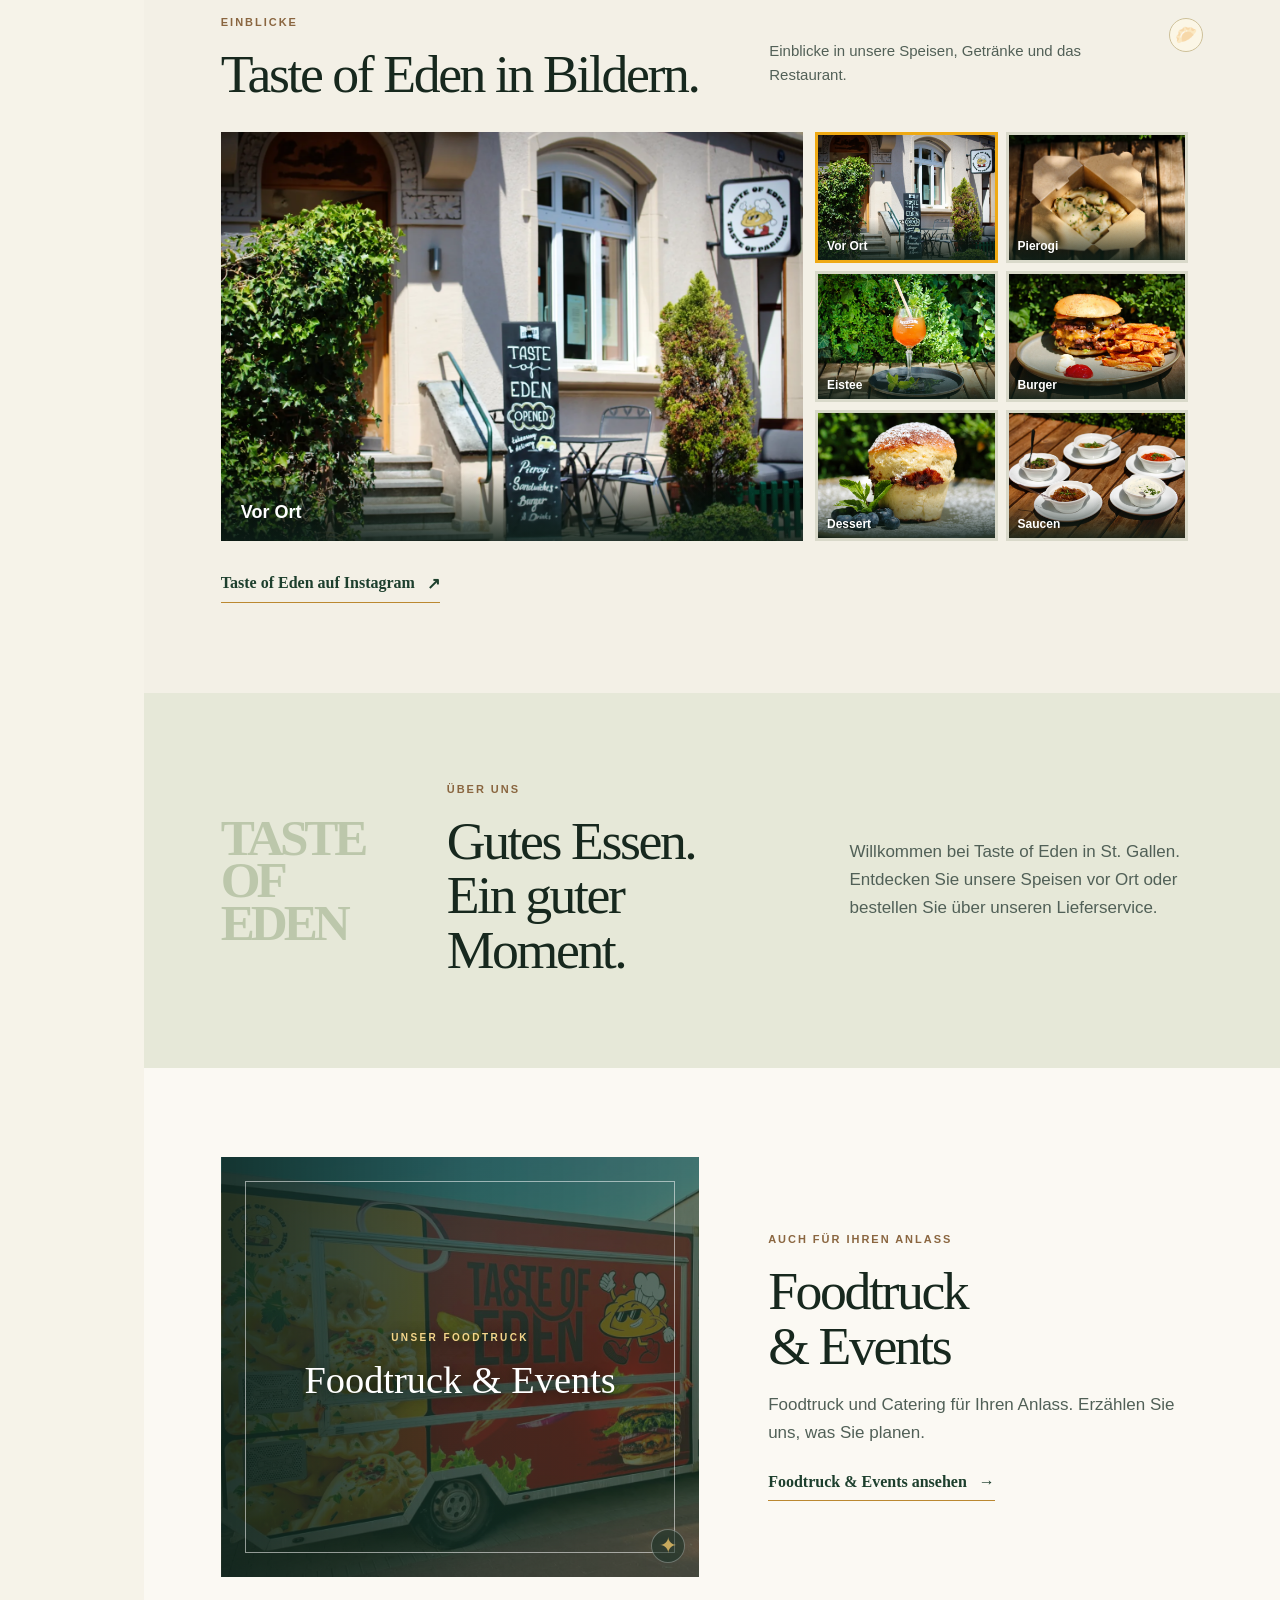
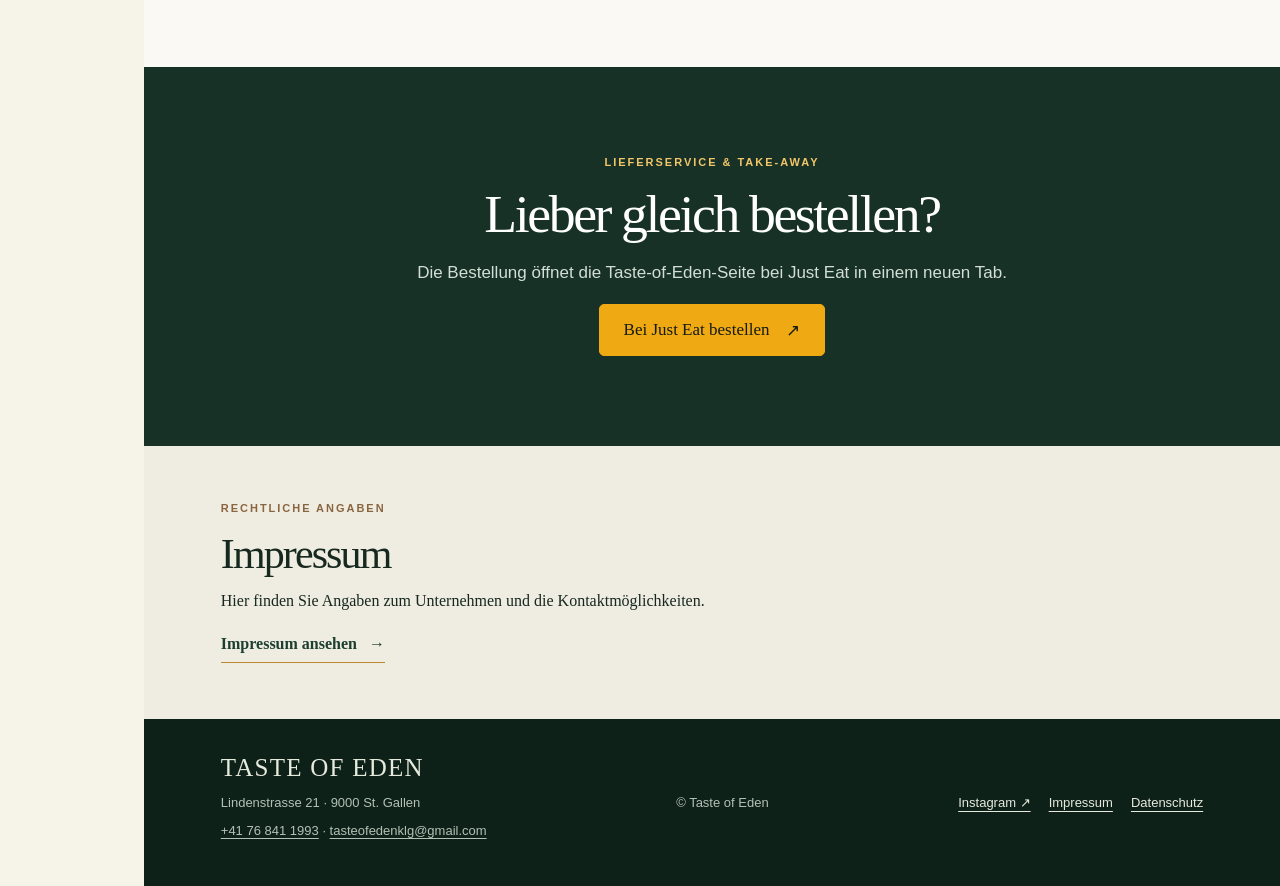
==== commit 17cc3bba: "Prepare approved site for managed content and hosting" ====
--- a/index.html
+++ b/index.html
@@ -5,15 +5,15 @@
   <meta name="viewport" content="width=device-width, initial-scale=1">
   <meta name="theme-color" content="#173127">
   <link rel="icon" type="image/png" href="assets/logo.png">
-  <meta name="description" content="Taste of Eden – visueller Website-Entwurf für Pierogi, Burger und Foodtruck & Events in St. Gallen.">
-  <title>Taste of Eden – Startseite · Vorschau</title>
-  <link rel="stylesheet" href="styles.css?v=20261009b">
-  <link rel="stylesheet" href="extras.css?v=20261009e">
-  <script src="script.js?v=20261009e" defer></script>
+  <meta name="description" content="Taste of Eden in St. Gallen: Pierogi, Burger, Speisekarte, Foodtruck und Events entdecken.">
+  <title>Taste of Eden · St. Gallen</title>
+  <link rel="stylesheet" href="styles.css?v=20261118b">
+  <link rel="stylesheet" href="extras.css?v=20261118d">
+  <script src="script.js?v=20261118b" defer></script>
+  <script src="content.js?v=20261118b" defer></script>
 </head>
 <body data-page="home">
   <a class="skip-link" href="#main">Zum Inhalt springen</a>
-  <div class="preview-ribbon">WEBSITE-VORSCHAU · NOCH NICHT DIE OFFIZIELLE RESTAURANTSEITE</div>
   <header class="site-header">
     <a class="brand" href="index.html" aria-label="Taste of Eden – Startseite" data-logo-secret>
       <img src="assets/logo.png" alt="Taste of Eden Logo" width="68" height="68">
@@ -64,10 +64,10 @@
       <div class="section-heading">
         <p class="eyebrow">UNSERE AUSWAHL</p>
         <h2>Für jeden Moment<br>etwas Gutes.</h2>
-        <p>Pierogi, Burger, hausgemachte Desserts und Getränke. Die neu gesetzte <a class="inline-link" href="speisekarte.html">Speisekarte ansehen</a> – einzelne Angaben und Preise bleiben bis zur Bestätigung durch den Betrieb offen.</p>
+        <p>Pierogi, Burger, hausgemachte Desserts und Getränke. Entdecken Sie unsere <a class="inline-link" href="speisekarte.html">Speisekarte</a>.</p>
       </div>
       <div class="dish-grid">
-        <article class="dish-card"><img src="assets/pierogi_teller.webp" alt="Pierogi auf einem Teller" loading="lazy"><div><span>01</span><h3>Pierogi</h3><p>Mehrere Füllungen auf der fotografierten Karte.</p></div></article>
+        <article class="dish-card"><img src="assets/pierogi_teller.webp" alt="Pierogi auf einem Teller" loading="lazy"><div><span>01</span><h3>Pierogi</h3><p>Entdecken Sie unsere verschiedenen Füllungen.</p></div></article>
         <article class="dish-card"><img src="assets/burger_pommes.webp" alt="Burger mit Pommes" loading="lazy"><div><span>02</span><h3>Burger & Pommes</h3><p>Auswahl rund um die EdenSmash-Burger.</p></div></article>
         <article class="dish-card"><img src="assets/briochemuffin.webp" alt="Briochemuffin mit Blaubeeren" loading="lazy"><div><span>03</span><h3>Desserts</h3><p>Zum Beispiel der Briochemuffin.</p></div></article>
       </div>
@@ -75,7 +75,7 @@
     </section>
 
     <section id="galerie" class="section gallery-section" aria-labelledby="gallery-title">
-      <div class="gallery-heading"><div><p class="eyebrow">EINBLICKE</p><h2 id="gallery-title">Taste of Eden in Bildern.</h2></div><p>Aufnahmen aus dem für dieses Projekt bereitgestellten Bildmaterial: Speisen, Getränke und der Restauranteingang.</p><button class="gallery-secret" type="button" aria-label="Kleines Pierogi entdecken" title="Ein kleines Pierogi">🥟</button></div>
+      <div class="gallery-heading"><div><p class="eyebrow">EINBLICKE</p><h2 id="gallery-title">Taste of Eden in Bildern.</h2></div><p>Einblicke in unsere Speisen, Getränke und das Restaurant.</p><button class="gallery-secret" type="button" aria-label="Kleines Pierogi entdecken" title="Ein kleines Pierogi">🥟</button></div>
       <div class="gallery-viewer">
         <figure class="gallery-feature"><img id="gallery-feature-image" src="assets/restaurant_aussen.webp" alt="Eingang von Taste of Eden in St. Gallen"><figcaption id="gallery-feature-caption">Vor Ort</figcaption><button class="gallery-tap gallery-tap-prev" type="button" aria-label="Vorheriges Galeriebild" data-gallery-step="-1"><span aria-hidden="true">‹</span></button><button class="gallery-tap gallery-tap-next" type="button" aria-label="Nächstes Galeriebild" data-gallery-step="1"><span aria-hidden="true">›</span></button></figure>
         <div class="gallery-thumbs" role="group" aria-label="Galeriebilder auswählen">
@@ -93,22 +93,26 @@
     <section id="ueber-uns" class="section feature-section">
       <div class="feature-mark">TASTE<br>OF<br>EDEN</div>
       <div><p class="eyebrow">ÜBER UNS</p><h2>Gutes Essen.<br>Ein guter Moment.</h2></div>
-      <p>Hier kann der Betrieb später seine eigene Geschichte erzählen. Für diese Vorschau bleibt der Text bewusst kurz und ohne ungeprüfte Aussagen über Herkunft, Herstellung oder Auszeichnungen.</p>
+      <p>Willkommen bei Taste of Eden in St. Gallen. Entdecken Sie unsere Speisen vor Ort oder bestellen Sie über unseren Lieferservice.</p>
     </section>
 
     <section class="section event-teaser">
       <div class="event-visual"><div class="event-photo" role="group" aria-label="Taste-of-Eden-Foodtruck"><span class="event-photo-kicker">UNSER FOODTRUCK</span><strong>Foodtruck & Events</strong><button class="truck-secret" type="button" aria-label="Foodtruck-Überraschung starten" title="Ein kleiner Stern">✦</button><div class="truck-surprise" aria-hidden="true"><span class="truck-mini"><span class="truck-mini-box">TASTE<br>OF EDEN</span><span class="truck-mini-cab"></span><i></i><i></i></span><span class="truck-message">Bis bald!</span></div><span class="truck-live visually-hidden" role="status" aria-live="polite"></span></div></div>
-      <div class="event-copy"><p class="eyebrow">AUCH FÜR IHREN ANLASS</p><h2>Foodtruck<br>& Events</h2><p>Eine eigene Seite zeigt später Möglichkeiten, Bilder und zwei getrennte Anfragewege. In dieser Vorschau können Sie den Aufbau bereits ansehen.</p><a class="text-link" href="foodtruck-events.html">Bereich ansehen <span aria-hidden="true">→</span></a></div>
+      <div class="event-copy"><p class="eyebrow">AUCH FÜR IHREN ANLASS</p><h2>Foodtruck<br>& Events</h2><p>Sie planen einen Anlass? Erzählen Sie uns, was Sie vorhaben. Anfragen für Foodtruck und Catering finden Sie auf der nächsten Seite.</p><a class="text-link" href="foodtruck-events.html">Foodtruck & Events ansehen <span aria-hidden="true">→</span></a></div>
+    </section>
+
+    <section class="section special-event" data-special hidden aria-labelledby="special-home-title">
+      <div class="special-event-copy"><p class="eyebrow" data-special-eyebrow></p><h2 id="special-home-title" data-special-title></h2><p class="special-event-date" data-special-date></p><p data-special-description></p><a class="text-link" data-special-link hidden></a></div>
+      <img data-special-image hidden alt="" loading="lazy">
     </section>
 
     <section id="bestellen" class="section order-section"><p class="eyebrow">LIEFERSERVICE & TAKE-AWAY</p><h2>Lieber gleich bestellen?</h2><p>Die Bestellung öffnet die Taste-of-Eden-Seite bei Just Eat in einem neuen Tab.</p><a class="button button-gold" href="https://www.just-eat.ch/speisekarte/taste-of-eden" target="_blank" rel="noopener noreferrer">Bei Just Eat bestellen <span aria-hidden="true">↗</span></a></section>
-    <section id="impressum" class="section legal-section"><p class="eyebrow">RECHTLICHE ANGABEN</p><h2>Impressum</h2><p>Die bekannten Firmen-, Register- und Kontaktdaten sind eingetragen. Der heutige Betreiber muss ihre Zuordnung und Aktualität vor offizieller Freigabe bestätigen.</p><a class="text-link" href="impressum.html">Impressumsentwurf ansehen <span aria-hidden="true">→</span></a></section>
+    <section id="impressum" class="section legal-section"><p class="eyebrow">RECHTLICHE ANGABEN</p><h2>Impressum</h2><p>Hier finden Sie Angaben zum Unternehmen und die Kontaktmöglichkeiten.</p><a class="text-link" href="impressum.html">Impressum ansehen <span aria-hidden="true">→</span></a></section>
   </main>
 
-  <footer id="kontakt" class="site-footer"><div><strong>TASTE OF EDEN</strong><p>Lindenstrasse 21 · 9000 St. Gallen</p><p><a href="tel:+41768411993">+41 76 841 1993</a> · <a href="mailto:tasteofedenklg@gmail.com">tasteofedenklg@gmail.com</a></p></div><p>Website-Entwurf zur Abstimmung · noch nicht die offizielle Restaurantseite</p><div class="footer-links"><a href="https://www.instagram.com/tasteofedenklg/" target="_blank" rel="noopener noreferrer">Instagram ↗</a><a href="impressum.html">Impressum</a></div></footer>
+  <footer id="kontakt" class="site-footer"><div><strong>TASTE OF EDEN</strong><p>Lindenstrasse 21 · 9000 St. Gallen</p><p><a href="tel:+41768411993">+41 76 841 1993</a> · <a href="mailto:tasteofedenklg@gmail.com">tasteofedenklg@gmail.com</a></p></div><p>© Taste of Eden</p><div class="footer-links"><a href="https://www.instagram.com/tasteofedenklg/" target="_blank" rel="noopener noreferrer">Instagram ↗</a><a href="impressum.html">Impressum</a><a href="datenschutz.html">Datenschutz</a></div></footer>
   <dialog class="mascot-dialog" aria-labelledby="mascot-title"><button class="mascot-close" type="button" aria-label="Überraschung schliessen">×</button><p class="eyebrow">KLEINE ÜBERRASCHUNG</p><img src="assets/mascot-easteregg.png" alt="Das Pierogi-Maskottchen mit Kochmütze und Sonnenbrille" width="260" height="217"><h2 id="mascot-title">Du hast mich gefunden!</h2><p>Ein Gruss aus der Küche von Taste of Eden.</p><button class="button button-gold mascot-done" type="button">Weiterstöbern</button></dialog>
   <dialog class="eden-dialog" aria-labelledby="eden-title"><button class="eden-close" type="button" aria-label="Geheimnis schliessen">×</button><div class="eden-stars" aria-hidden="true">✦ <span>✧</span> ✦</div><p class="eden-kicker">GEHEIMER FUND · TASTE OF EDEN</p><div class="eden-mascot"><img src="assets/mascot-easteregg.png" alt="Das Pierogi-Maskottchen aus dem Taste-of-Eden-Logo" width="240" height="200"></div><h2 id="eden-title">Du hast das kleine Eden gefunden.</h2><p>Nur wer genau hinschaut, entdeckt unseren kleinen Küchenhelden.</p><button class="eden-done" type="button">Geheimnis schliessen <span aria-hidden="true">↗</span></button></dialog>
-  <div class="demo-toast" role="status" aria-live="polite" hidden></div>
 </body>
 </html>
 
--- a/styles.css
+++ b/styles.css
@@ -1,4 +1,4 @@
-:root{--forest:#173127;--forest-2:#233d30;--cream:#f6f3e9;--paper:#fffdf7;--gold:#efa913;--ink:#17281e;--muted:#6a7569;--line:#dbd8c9;--sidebar:144px;--header:94px}*{box-sizing:border-box}html{scroll-behavior:smooth;scroll-padding-top:126px}body{margin:0;background:var(--cream);color:var(--ink);font-family:Georgia,'Times New Roman',serif}button,a{font:inherit}a{color:inherit;text-decoration:none}button{cursor:pointer}img{display:block;max-width:100%}:focus-visible{outline:3px solid #d88c00;outline-offset:4px}.skip-link{position:absolute;top:-100px;left:16px;z-index:9999;padding:12px;background:white}.skip-link:focus{top:12px}.preview-ribbon{height:26px;display:flex;align-items:center;justify-content:center;background:#2b2c27;color:#f4ead3;letter-spacing:.19em;font:600 10px Arial,sans-serif}.site-header{height:var(--header);position:sticky;top:0;z-index:20;display:flex;align-items:center;gap:clamp(18px,3vw,56px);padding:0 clamp(20px,3vw,52px);background:rgba(253,250,242,.97);box-shadow:0 2px 16px #00000010;backdrop-filter:blur(14px)}.brand{display:flex;align-items:center;gap:18px;min-width:325px}.brand img{width:68px;height:68px;object-fit:contain}.brand-wordmark{display:flex;flex-direction:column;white-space:nowrap}.brand-wordmark strong{font-size:clamp(20px,2.2vw,35px);line-height:1;letter-spacing:.065em}.brand-wordmark small{margin-top:5px;letter-spacing:.45em;text-align:center;font:10px Arial,sans-serif;color:#798176}.top-nav{display:flex;justify-content:center;align-items:center;flex:1;gap:clamp(18px,2.5vw,52px);white-space:nowrap}.top-nav a{font-size:clamp(14px,1.22vw,18px);padding:10px 0;border-bottom:3px solid transparent;transition:border-color .2s,color .2s}.top-nav a:hover,.top-nav a.active{border-color:var(--gold);color:#506748}.header-cta,.button{display:inline-flex;align-items:center;justify-content:center;gap:17px;border-radius:5px;min-height:52px;padding:12px 24px;font-size:17px;white-space:nowrap;transition:transform .2s,background .2s}.header-cta:hover,.button:hover{transform:translateY(-2px)}.header-cta,.button-gold{background:var(--gold);color:#151a13;border:1px solid var(--gold)}.header-cta{font-weight:700}.menu-toggle{display:none;background:none;border:0;color:var(--forest);font-size:28px}.side-nav{position:fixed;top:calc(26px + var(--header));left:0;bottom:0;width:var(--sidebar);z-index:10;background:var(--forest);color:var(--cream);display:flex;flex-direction:column;padding:28px 14px}.side-nav a{flex:1;max-height:142px;display:flex;flex-direction:column;justify-content:center;align-items:center;gap:9px;text-align:center;border-bottom:1px solid #ffffff3d;font-size:15px;line-height:1.25;transition:background .2s}.side-nav a:hover{background:#ffffff16}.side-nav a:last-child{border:0}.side-nav a>span:first-child{font-size:28px;line-height:1;color:#eec568}.page-content,.site-footer{margin-left:var(--sidebar)}.hero{height:min(680px,calc(100vh - 120px));min-height:560px;position:relative;overflow:hidden;background:#1e241d;color:#fff}.hero-image{position:absolute;inset:0;overflow:hidden}.hero-image img{width:100%;height:100%;object-fit:cover}.hero-image-main{width:70%}.hero-image-main img{object-position:50% 47%}.hero-image-secondary{left:68%;width:32%}.hero-image-secondary img{object-position:50% 50%}.hero-image-secondary:before{content:"";position:absolute;z-index:1;inset:0;background:linear-gradient(90deg,#151b15aa,transparent 28%)}.hero-shade{position:absolute;inset:0;background:linear-gradient(90deg,#0c160fdb 0%,#0c160fa8 28%,#0c160f14 65%,#0c160f33 100%)}.hero-content{position:relative;z-index:2;padding:7.8% 5.8%;max-width:760px}.eyebrow{margin:0 0 19px;color:#8a6640;font:700 11px Arial,sans-serif;letter-spacing:.18em}.eyebrow-light{color:#f5cd69}.hero h1,.section h2,.events-panel h1{margin:0;font-weight:500;letter-spacing:-.045em;line-height:1.02}.hero h1{font-size:clamp(50px,5.4vw,93px);text-shadow:0 2px 20px #0005}.hero-subtitle{margin:23px 0 28px;font-size:clamp(18px,1.65vw,27px)}.hero-actions{display:flex;flex-wrap:wrap;gap:12px}.button-outline-light{border:1px solid #f5f0e4;color:#fff;background:#10201755}.button-outline-dark{border:1px solid #b78b26;background:transparent;color:var(--ink)}.hero-scroll{position:absolute;bottom:25px;left:5.8%;z-index:2;letter-spacing:.2em;font:700 10px Arial,sans-serif;display:flex;align-items:center;gap:14px}.hero-scroll span{font-size:24px;line-height:1}.section{padding:clamp(65px,7vw,120px) clamp(28px,6vw,110px)}.section-intro{background:var(--paper)}.section-heading{display:grid;grid-template-columns:1.2fr .9fr;align-items:end;gap:6%;margin-bottom:38px}.section-heading .eyebrow{grid-column:1/-1;margin-bottom:-15px}.section h2{font-size:clamp(40px,4.2vw,68px)}.section-heading p:last-child{max-width:420px;color:#526056;font:17px/1.65 Arial,sans-serif}.dish-grid{display:grid;grid-template-columns:repeat(3,1fr);gap:22px}.dish-card{background:#f3efe3;overflow:hidden}.dish-card img{width:100%;aspect-ratio:1.5;object-fit:cover}.dish-card div{padding:22px 23px 26px}.dish-card span{font:700 11px Arial,sans-serif;color:#9f7628}.dish-card h3{font-size:28px;font-weight:500;margin:8px 0}.dish-card p{font:14px/1.5 Arial,sans-serif;color:#617064;margin:0}.feature-section{background:#e6e8d8;display:grid;grid-template-columns:.5fr 1fr 1fr;align-items:center;gap:5%}.feature-mark{font-size:clamp(30px,4vw,65px);line-height:.83;font-weight:700;letter-spacing:-.08em;color:#bcc7ab}.feature-section p:last-child,.event-copy p:not(.eyebrow),.order-section p:not(.eyebrow){font:17px/1.65 Arial,sans-serif;color:#516057}.event-teaser{display:grid;grid-template-columns:1.1fr 1fr;gap:7%;align-items:center;background:#fbf9f3}.event-visual{min-height:420px}.photo-placeholder{height:100%;min-height:300px;background:radial-gradient(circle at 73% 35%,#a9b5a0 0,#436a55 32%,#1a3d2b 71%,#142f25 100%);color:#fff;display:flex;flex-direction:column;align-items:center;justify-content:center;text-align:center;gap:13px;position:relative;overflow:hidden}.photo-placeholder:before{content:"";position:absolute;inset:24px;border:1px solid #ffffff51}.photo-placeholder span{font:700 10px Arial,sans-serif;letter-spacing:.24em;color:#e8dfc7}.photo-placeholder strong{font-size:clamp(28px,3vw,50px);font-weight:500}.event-copy p:not(.eyebrow){max-width:430px}.text-link{display:inline-flex;gap:12px;border-bottom:1px solid #bb8830;padding:9px 0;color:#1d3f2d;font-weight:700}.order-section{background:var(--forest);color:#fff;text-align:center}.order-section .eyebrow{color:#f3c668}.order-section p:not(.eyebrow){color:#d3dfd4}.site-footer{background:#0e2119;color:#e6eadd;padding:35px clamp(28px,6vw,110px);display:flex;justify-content:space-between;gap:28px;align-items:center;font:13px Arial,sans-serif}.site-footer strong{font:25px Georgia,serif;letter-spacing:.05em}.site-footer p{color:#b3c1b4}.site-footer a{text-decoration:underline;text-underline-offset:4px}.demo-toast{position:fixed;z-index:99;right:25px;bottom:22px;background:#fffdf7;color:#183326;border:1px solid #ccb783;box-shadow:0 10px 35px #0003;padding:17px 21px;max-width:390px;font:14px/1.5 Arial,sans-serif}.events-main{background:var(--cream)}.events-layout{padding:36px clamp(28px,3vw,55px) 42px;min-height:calc(100vh - 120px);display:grid;grid-template-columns:minmax(320px,.83fr) minmax(440px,1fr);gap:18px}.events-images{display:grid;grid-template-rows:repeat(3,minmax(175px,1fr));gap:12px;min-height:780px}.events-images .photo-placeholder{min-height:0;border-radius:5px}.placeholder-truck{background:linear-gradient(135deg,#132f25,#547760)}.placeholder-table{background:linear-gradient(135deg,#8d6d45,#d4bd8a)}.events-images .photo-placeholder strong{font-size:36px}.events-dish{margin:0;position:relative;overflow:hidden;border-radius:5px}.events-dish img{width:100%;height:100%;object-fit:cover}.events-dish figcaption{position:absolute;bottom:0;left:0;right:0;padding:14px 22px;color:#fff;background:#0c190dbb;font:13px Arial,sans-serif}.events-panel{background:var(--paper);border:1px solid #e4dfd2;border-radius:6px;padding:clamp(42px,5vw,85px) clamp(36px,5vw,82px);display:flex;flex-direction:column;align-items:flex-start;justify-content:center}.events-panel h1{font-size:clamp(54px,5.5vw,94px)}.events-lead{font-size:clamp(24px,2.5vw,39px);line-height:1.22;margin:22px 0 0}.divider{width:45px;height:3px;background:var(--gold);margin:40px 0}.events-panel>p:not(.eyebrow):not(.events-lead):not(.draft-note):not(.form-notice){font:clamp(17px,1.2vw,21px)/1.7 Arial,sans-serif;max-width:650px}.events-panel .draft-note,.form-notice{font:13px/1.5 Arial,sans-serif;color:#667367}.draft-note{border-left:2px solid #d8bd82;padding-left:15px}.events-actions{display:flex;flex-wrap:wrap;gap:12px;margin-top:34px}.events-next{background:#e6e8d8;display:grid;grid-template-columns:1fr 1fr;gap:7%;align-items:center}.events-next p:last-child{font:16px/1.65 Arial,sans-serif;color:#526056}
+:root{--forest:#173127;--forest-2:#233d30;--cream:#f6f3e9;--paper:#fffdf7;--gold:#efa913;--ink:#17281e;--muted:#6a7569;--line:#dbd8c9;--sidebar:144px;--header:94px}*{box-sizing:border-box}html{scroll-behavior:smooth;scroll-padding-top:126px}body{margin:0;background:var(--cream);color:var(--ink);font-family:Georgia,'Times New Roman',serif}button,a{font:inherit}a{color:inherit;text-decoration:none}button{cursor:pointer}img{display:block;max-width:100%}:focus-visible{outline:3px solid #d88c00;outline-offset:4px}.skip-link{position:absolute;top:-100px;left:16px;z-index:9999;padding:12px;background:white}.skip-link:focus{top:12px}.preview-ribbon{height:26px;display:flex;align-items:center;justify-content:center;background:#2b2c27;color:#f4ead3;letter-spacing:.19em;font:600 10px Arial,sans-serif}.site-header{height:var(--header);position:sticky;top:0;z-index:20;display:flex;align-items:center;gap:clamp(18px,3vw,56px);padding:0 clamp(20px,3vw,52px);background:rgba(253,250,242,.97);box-shadow:0 2px 16px #00000010;backdrop-filter:blur(14px)}.brand{display:flex;align-items:center;gap:18px;min-width:325px}.brand img{width:68px;height:68px;object-fit:contain}.brand-wordmark{display:flex;flex-direction:column;white-space:nowrap}.brand-wordmark strong{font-size:clamp(20px,2.2vw,35px);line-height:1;letter-spacing:.065em}.brand-wordmark small{margin-top:5px;letter-spacing:.45em;text-align:center;font:10px Arial,sans-serif;color:#798176}.top-nav{display:flex;justify-content:center;align-items:center;flex:1;gap:clamp(18px,2.5vw,52px);white-space:nowrap}.top-nav a{font-size:clamp(14px,1.22vw,18px);padding:10px 0;border-bottom:3px solid transparent;transition:border-color .2s,color .2s}.top-nav a:hover,.top-nav a.active{border-color:var(--gold);color:#506748}.header-cta,.button{display:inline-flex;align-items:center;justify-content:center;gap:17px;border-radius:5px;min-height:52px;padding:12px 24px;font-size:17px;white-space:nowrap;transition:transform .2s,background .2s}.header-cta:hover,.button:hover{transform:translateY(-2px)}.header-cta,.button-gold{background:var(--gold);color:#151a13;border:1px solid var(--gold)}.header-cta{font-weight:700}.menu-toggle{display:none;background:none;border:0;color:var(--forest);font-size:28px}.side-nav{position:fixed;top:var(--header);left:0;bottom:0;width:var(--sidebar);z-index:10;background:var(--forest);color:var(--cream);display:flex;flex-direction:column;padding:28px 14px}.side-nav a{flex:1;max-height:142px;display:flex;flex-direction:column;justify-content:center;align-items:center;gap:9px;text-align:center;border-bottom:1px solid #ffffff3d;font-size:15px;line-height:1.25;transition:background .2s}.side-nav a:hover{background:#ffffff16}.side-nav a:last-child{border:0}.side-nav a>span:first-child{font-size:28px;line-height:1;color:#eec568}.page-content,.site-footer{margin-left:var(--sidebar)}.hero{height:min(680px,calc(100vh - 120px));min-height:560px;position:relative;overflow:hidden;background:#1e241d;color:#fff}.hero-image{position:absolute;inset:0;overflow:hidden}.hero-image img{width:100%;height:100%;object-fit:cover}.hero-image-main{width:70%}.hero-image-main img{object-position:50% 47%}.hero-image-secondary{left:68%;width:32%}.hero-image-secondary img{object-position:50% 50%}.hero-image-secondary:before{content:"";position:absolute;z-index:1;inset:0;background:linear-gradient(90deg,#151b15aa,transparent 28%)}.hero-shade{position:absolute;inset:0;background:linear-gradient(90deg,#0c160fdb 0%,#0c160fa8 28%,#0c160f14 65%,#0c160f33 100%)}.hero-content{position:relative;z-index:2;padding:7.8% 5.8%;max-width:760px}.eyebrow{margin:0 0 19px;color:#8a6640;font:700 11px Arial,sans-serif;letter-spacing:.18em}.eyebrow-light{color:#f5cd69}.hero h1,.section h2,.events-panel h1{margin:0;font-weight:500;letter-spacing:-.045em;line-height:1.02}.hero h1{font-size:clamp(50px,5.4vw,93px);text-shadow:0 2px 20px #0005}.hero-subtitle{margin:23px 0 28px;font-size:clamp(18px,1.65vw,27px)}.hero-actions{display:flex;flex-wrap:wrap;gap:12px}.button-outline-light{border:1px solid #f5f0e4;color:#fff;background:#10201755}.button-outline-dark{border:1px solid #b78b26;background:transparent;color:var(--ink)}.hero-scroll{position:absolute;bottom:25px;left:5.8%;z-index:2;letter-spacing:.2em;font:700 10px Arial,sans-serif;display:flex;align-items:center;gap:14px}.hero-scroll span{font-size:24px;line-height:1}.section{padding:clamp(65px,7vw,120px) clamp(28px,6vw,110px)}.section-intro{background:var(--paper)}.section-heading{display:grid;grid-template-columns:1.2fr .9fr;align-items:end;gap:6%;margin-bottom:38px}.section-heading .eyebrow{grid-column:1/-1;margin-bottom:-15px}.section h2{font-size:clamp(40px,4.2vw,68px)}.section-heading p:last-child{max-width:420px;color:#526056;font:17px/1.65 Arial,sans-serif}.dish-grid{display:grid;grid-template-columns:repeat(3,1fr);gap:22px}.dish-card{background:#f3efe3;overflow:hidden}.dish-card img{width:100%;aspect-ratio:1.5;object-fit:cover}.dish-card div{padding:22px 23px 26px}.dish-card span{font:700 11px Arial,sans-serif;color:#9f7628}.dish-card h3{font-size:28px;font-weight:500;margin:8px 0}.dish-card p{font:14px/1.5 Arial,sans-serif;color:#617064;margin:0}.feature-section{background:#e6e8d8;display:grid;grid-template-columns:.5fr 1fr 1fr;align-items:center;gap:5%}.feature-mark{font-size:clamp(30px,4vw,65px);line-height:.83;font-weight:700;letter-spacing:-.08em;color:#bcc7ab}.feature-section p:last-child,.event-copy p:not(.eyebrow),.order-section p:not(.eyebrow){font:17px/1.65 Arial,sans-serif;color:#516057}.event-teaser{display:grid;grid-template-columns:1.1fr 1fr;gap:7%;align-items:center;background:#fbf9f3}.event-visual{min-height:420px}.photo-placeholder{height:100%;min-height:300px;background:radial-gradient(circle at 73% 35%,#a9b5a0 0,#436a55 32%,#1a3d2b 71%,#142f25 100%);color:#fff;display:flex;flex-direction:column;align-items:center;justify-content:center;text-align:center;gap:13px;position:relative;overflow:hidden}.photo-placeholder:before{content:"";position:absolute;inset:24px;border:1px solid #ffffff51}.photo-placeholder span{font:700 10px Arial,sans-serif;letter-spacing:.24em;color:#e8dfc7}.photo-placeholder strong{font-size:clamp(28px,3vw,50px);font-weight:500}.event-copy p:not(.eyebrow){max-width:430px}.text-link{display:inline-flex;gap:12px;border-bottom:1px solid #bb8830;padding:9px 0;color:#1d3f2d;font-weight:700}.order-section{background:var(--forest);color:#fff;text-align:center}.order-section .eyebrow{color:#f3c668}.order-section p:not(.eyebrow){color:#d3dfd4}.site-footer{background:#0e2119;color:#e6eadd;padding:35px clamp(28px,6vw,110px);display:flex;justify-content:space-between;gap:28px;align-items:center;font:13px Arial,sans-serif}.site-footer strong{font:25px Georgia,serif;letter-spacing:.05em}.site-footer p{color:#b3c1b4}.site-footer a{text-decoration:underline;text-underline-offset:4px}.demo-toast{position:fixed;z-index:99;right:25px;bottom:22px;background:#fffdf7;color:#183326;border:1px solid #ccb783;box-shadow:0 10px 35px #0003;padding:17px 21px;max-width:390px;font:14px/1.5 Arial,sans-serif}.events-main{background:var(--cream)}.events-layout{padding:36px clamp(28px,3vw,55px) 42px;min-height:calc(100vh - 120px);display:grid;grid-template-columns:minmax(320px,.83fr) minmax(440px,1fr);gap:18px}.events-images{display:grid;grid-template-rows:repeat(3,minmax(175px,1fr));gap:12px;min-height:780px}.events-images .photo-placeholder{min-height:0;border-radius:5px}.placeholder-truck{background:linear-gradient(135deg,#132f25,#547760)}.placeholder-table{background:linear-gradient(135deg,#8d6d45,#d4bd8a)}.events-images .photo-placeholder strong{font-size:36px}.events-dish{margin:0;position:relative;overflow:hidden;border-radius:5px}.events-dish img{width:100%;height:100%;object-fit:cover}.events-dish figcaption{position:absolute;bottom:0;left:0;right:0;padding:14px 22px;color:#fff;background:#0c190dbb;font:13px Arial,sans-serif}.events-panel{background:var(--paper);border:1px solid #e4dfd2;border-radius:6px;padding:clamp(42px,5vw,85px) clamp(36px,5vw,82px);display:flex;flex-direction:column;align-items:flex-start;justify-content:center}.events-panel h1{font-size:clamp(54px,5.5vw,94px)}.events-lead{font-size:clamp(24px,2.5vw,39px);line-height:1.22;margin:22px 0 0}.divider{width:45px;height:3px;background:var(--gold);margin:40px 0}.events-panel>p:not(.eyebrow):not(.events-lead):not(.draft-note):not(.form-notice){font:clamp(17px,1.2vw,21px)/1.7 Arial,sans-serif;max-width:650px}.events-panel .draft-note,.form-notice{font:13px/1.5 Arial,sans-serif;color:#667367}.draft-note{border-left:2px solid #d8bd82;padding-left:15px}.events-actions{display:flex;flex-wrap:wrap;gap:12px;margin-top:34px}.events-next{background:#e6e8d8;display:grid;grid-template-columns:1fr 1fr;gap:7%;align-items:center}.events-next p:last-child{font:16px/1.65 Arial,sans-serif;color:#526056}
 @media(max-width:1280px){.brand{min-width:auto}.brand-wordmark strong{font-size:24px}.top-nav{gap:20px}.top-nav a{font-size:14px}.header-cta{font-size:14px;padding:10px 14px}.events-panel{padding:48px}.events-layout{grid-template-columns:.8fr 1fr}}
 @media(max-width:1000px){:root{--sidebar:94px}.site-header{gap:16px;padding:0 20px}.brand-wordmark strong{font-size:20px}.top-nav{gap:12px}.top-nav a{font-size:13px}.side-nav a{font-size:12px}.hero-content{padding-top:100px}.hero h1{font-size:64px}.events-layout{grid-template-columns:1fr 1fr}.events-panel h1{font-size:58px}.events-panel{padding:36px}.events-actions .button{font-size:14px;padding:10px 12px}}
 @media(max-width:760px){:root{--header:74px}.preview-ribbon{font-size:8px}.site-header{height:var(--header);gap:10px}.brand{gap:10px}.brand img{width:46px;height:46px}.brand-wordmark strong{font-size:18px}.brand-wordmark small{font-size:8px;letter-spacing:.3em}.menu-toggle{display:block;margin-left:auto;order:3}.header-cta{order:2;font-size:12px;min-height:39px;padding:7px 9px}.top-nav{display:none;position:absolute;top:var(--header);left:0;right:0;background:var(--paper);padding:12px 22px 25px;box-shadow:0 12px 20px #0002;align-items:stretch;gap:0;flex-direction:column}.top-nav.is-open{display:flex}.top-nav a{padding:13px 2px;border-bottom:1px solid var(--line);font-size:16px}.side-nav{display:none}.page-content,.site-footer{margin-left:0}.hero{height:700px;min-height:0}.hero-image-main{width:100%}.hero-image-secondary{left:auto;right:16px;top:auto;bottom:30px;width:42%;height:26%;border:4px solid #fff6}.hero-image-secondary:before{display:none}.hero-shade{background:linear-gradient(180deg,#0c160fb8,#0c160f99 42%,#0c160f18 100%)}.hero-content{padding:70px 25px}.hero h1{font-size:clamp(48px,10vw,75px)}.hero-subtitle{font-size:18px}.hero-scroll{left:25px}.section{padding:65px 24px}.section-heading,.feature-section,.event-teaser,.events-next{display:block}.section-heading .eyebrow{margin-bottom:19px}.section-heading p:last-child{max-width:100%}.dish-grid{grid-template-columns:1fr;gap:16px}.dish-card img{aspect-ratio:1.8}.feature-mark{display:none}.feature-section p:last-child{margin-top:25px}.event-visual{min-height:260px;margin-bottom:35px}.events-layout{display:flex;flex-direction:column;padding:18px 16px 34px}.events-images{min-height:0;grid-template-columns:1fr 1fr;grid-template-rows:180px 180px}.events-images .placeholder-truck{grid-column:1/-1}.events-images .photo-placeholder strong{font-size:25px}.events-dish{height:180px}.events-panel{padding:38px 25px}.events-panel h1{font-size:58px}.events-lead{font-size:27px}.divider{margin:25px 0}.events-actions{flex-direction:column;width:100%}.events-actions .button{width:100%;font-size:16px}.events-next p:last-child{margin-top:22px}.site-footer{padding:35px 24px;flex-direction:column;align-items:flex-start}}
--- a/extras.css
+++ b/extras.css
@@ -6,15 +6,15 @@
 .events-table-visual{margin:0;position:relative;overflow:hidden;border-radius:5px;min-height:0;background:#7c745e;color:#fff}
 .events-table-visual img{width:100%;height:100%;object-fit:cover;object-position:center 51%}
 .events-table-visual:after{content:"";position:absolute;inset:42% 0 0;background:linear-gradient(transparent,#0b1b14a6);pointer-events:none}
-.table-visual-label,.events-table-visual figcaption{position:absolute;z-index:1;left:16px;font-family:Arial,sans-serif}
-.table-visual-label{top:13px;padding:7px 9px;background:#173127e8;border:1px solid #f6f0d080;font-size:9px;font-weight:700;letter-spacing:.1em}
+.events-table-visual figcaption{position:absolute;z-index:1;left:16px;font-family:Arial,sans-serif}
 .events-table-visual figcaption{bottom:13px;right:12px;font-size:15px;font-weight:700;text-shadow:0 1px 8px #0009}
-@media(max-width:760px){.events-table-visual{height:180px}.table-visual-label{left:8px;top:8px;font-size:7px;padding:5px}.events-table-visual figcaption{left:9px;bottom:9px;font-size:11px}}
+@media(max-width:760px){.events-table-visual{height:180px}.events-table-visual figcaption{left:9px;bottom:9px;font-size:11px}}
 
 .side-nav{overflow-y:auto}.side-nav a{max-height:none;min-height:70px}.side-nav a[aria-current="page"]{background:#ffffff20;border-left:3px solid var(--gold)}
 .top-nav .mobile-menu-link{display:none}
 .footer-links{display:flex;flex-wrap:wrap;gap:18px;align-items:center}
 .inline-link,.legal-source a,.legal-card a{text-decoration:underline;text-underline-offset:3px}.section-link{margin-top:24px}
+.legal-grid:has(> :only-child){grid-template-columns:minmax(0,1fr);max-width:980px}.privacy-content{max-width:980px;padding:0 clamp(24px,6vw,100px) 76px}.privacy-content section{border-top:1px solid #ded9ca;padding:25px 0}.privacy-content h2{font-size:clamp(26px,2.7vw,36px);font-weight:500;margin:0 0 12px}.privacy-content p{font:16px/1.7 Arial,sans-serif;color:#35483a;max-width:800px;margin:0}.privacy-content a{text-decoration:underline;text-underline-offset:3px}
 .event-photo{min-height:420px;height:100%;display:flex;flex-direction:column;justify-content:center;align-items:center;gap:15px;text-align:center;color:#fff;background-image:linear-gradient(90deg,#0d241ce8,#153328bd 53%,#183728aa),url('assets/foodtruck.png');background-size:cover;background-position:center 55%;position:relative;overflow:hidden}
 .event-photo:before{content:"";position:absolute;inset:24px;border:1px solid #fff8}.event-photo>*{position:relative;z-index:1;text-shadow:0 2px 14px #07140bcc}.event-photo-kicker{font:700 10px Arial,sans-serif;letter-spacing:.24em;color:#f5d68b}.event-photo strong{font-size:clamp(34px,3vw,50px);font-weight:500}
 .gallery-section{background:#f3f0e6}.gallery-heading{display:flex;justify-content:space-between;align-items:end;gap:30px;margin-bottom:30px}.gallery-heading>p{max-width:390px;font:15px/1.6 Arial,sans-serif;color:#526057}.gallery-viewer{display:grid;grid-template-columns:minmax(0,1.5fr) minmax(260px,1fr);gap:12px;height:clamp(330px,32vw,440px)}.gallery-feature{margin:0;position:relative;overflow:hidden;background:#d9d9ca;min-width:0}.gallery-feature img{width:100%;height:100%;object-fit:cover}.gallery-feature figcaption{position:absolute;left:0;right:0;bottom:0;padding:30px 20px 18px;color:#fff;background:linear-gradient(transparent,#0c1e17d9);font:700 18px Arial,sans-serif}.gallery-thumbs{display:grid;grid-template-columns:repeat(2,minmax(0,1fr));grid-template-rows:repeat(3,minmax(0,1fr));gap:8px;min-height:0}.gallery-thumb{position:relative;overflow:hidden;min-width:0;min-height:0;padding:0;border:3px solid transparent;background:#d9d9ca;cursor:pointer;text-align:left}.gallery-thumb[aria-pressed="true"]{border-color:var(--gold)}.gallery-thumb:focus-visible{outline:3px solid #1a3829;outline-offset:2px}.gallery-thumb img{width:100%;height:100%;object-fit:cover}.gallery-thumb span{position:absolute;left:0;right:0;bottom:0;padding:20px 9px 7px;background:linear-gradient(transparent,#0c1e17d9);color:#fff;font:700 12px Arial,sans-serif}
@@ -35,4 +35,32 @@
 .event-photo.is-surprising>.event-photo-kicker,.event-photo.is-surprising>strong,.events-truck.is-surprising>figcaption{opacity:0}
 @media(prefers-reduced-motion:reduce){.gallery-secret,.truck-secret{transition:none}.truck-surprise.is-playing .truck-mini{animation:none;left:12px}.truck-surprise.is-playing .truck-message{animation:none;opacity:1}}
 @media(max-width:760px){.gallery-tap{position:absolute;z-index:3;top:0;bottom:0;display:flex;align-items:center;width:50%;padding:0 10px;border:0;background:transparent;color:#fff;touch-action:manipulation}.gallery-tap-prev{left:0;justify-content:flex-start}.gallery-tap-next{right:0;justify-content:flex-end}.gallery-tap span{display:grid;place-items:center;width:34px;height:42px;border-radius:22px;background:#10291dcc;box-shadow:0 1px 7px #0006;font:35px/1 Arial,sans-serif}.gallery-tap:focus-visible{outline:3px solid var(--gold);outline-offset:-4px}}
+
+/* Beliebig viele Galeriebilder bleiben in einer kompakten Auswahl erreichbar. */
+@media(min-width:761px){.gallery-thumbs{height:100%;overflow-y:auto;grid-auto-rows:calc((100% - 16px)/3);align-content:start;scrollbar-gutter:stable}}
+.menu-category li{display:flex;justify-content:space-between;align-items:baseline;gap:16px}
+.menu-category li span:first-child{min-width:0}
+.menu-price{flex:none;font-weight:700;white-space:nowrap;color:var(--forest)}
+.special-event[hidden],.special-event [hidden]{display:none!important}
+.special-event{background:#f1ebd9;border-top:1px solid #d6cda9;border-bottom:1px solid #d6cda9;display:grid;grid-template-columns:minmax(0,1fr) minmax(220px,.78fr);gap:clamp(28px,5vw,80px);align-items:center}
+.special-event-copy{max-width:700px}.special-event .eyebrow{color:#8a6330}.special-event h2{max-width:680px}.special-event-date{margin:22px 0 12px;color:#76501f;font:700 17px/1.5 Arial,sans-serif}.special-event-copy>p:not(.eyebrow):not(.special-event-date){font:17px/1.65 Arial,sans-serif;color:#435348}.special-event img{width:100%;max-height:390px;aspect-ratio:4/3;object-fit:cover;border-radius:4px}.special-event:not(:has(img:not([hidden]))){grid-template-columns:1fr}
+@media(max-width:760px){.special-event{display:block}.special-event img{margin-top:28px;max-height:300px}.menu-category li{font-size:15px}}
+
+/* Foodtruck-Seite: kompakte Desktop-Bildgruppe, Text sofort am Seitenanfang. */
+@media(min-width:761px){
+  .events-layout{min-height:0;align-items:start;grid-template-columns:minmax(0,1fr) minmax(0,1fr);gap:clamp(18px,2vw,36px)}
+  .events-images{height:clamp(520px,66vh,760px);min-height:0;grid-template-columns:minmax(0,1.08fr) minmax(0,.92fr);grid-template-rows:repeat(2,minmax(0,1fr));gap:12px}
+  .events-truck{grid-row:1/3;grid-column:1}
+  .events-table-visual{grid-row:1;grid-column:2}
+  .events-dish{grid-row:2;grid-column:2}
+  .events-panel{justify-content:flex-start;padding:clamp(32px,3.2vw,60px)}
+  .events-panel h1{font-size:clamp(52px,4.3vw,82px)}
+  .events-panel .divider{margin:28px 0}
+}
+@media(min-width:761px) and (max-width:1499px){
+  .events-images{height:clamp(490px,62vh,640px);grid-template-columns:repeat(2,minmax(0,1fr));grid-template-rows:minmax(0,1.8fr) minmax(0,1fr)}
+  .events-truck{grid-row:1;grid-column:1/3}
+  .events-table-visual{grid-row:2;grid-column:1}
+  .events-dish{grid-row:2;grid-column:2}
+}
 
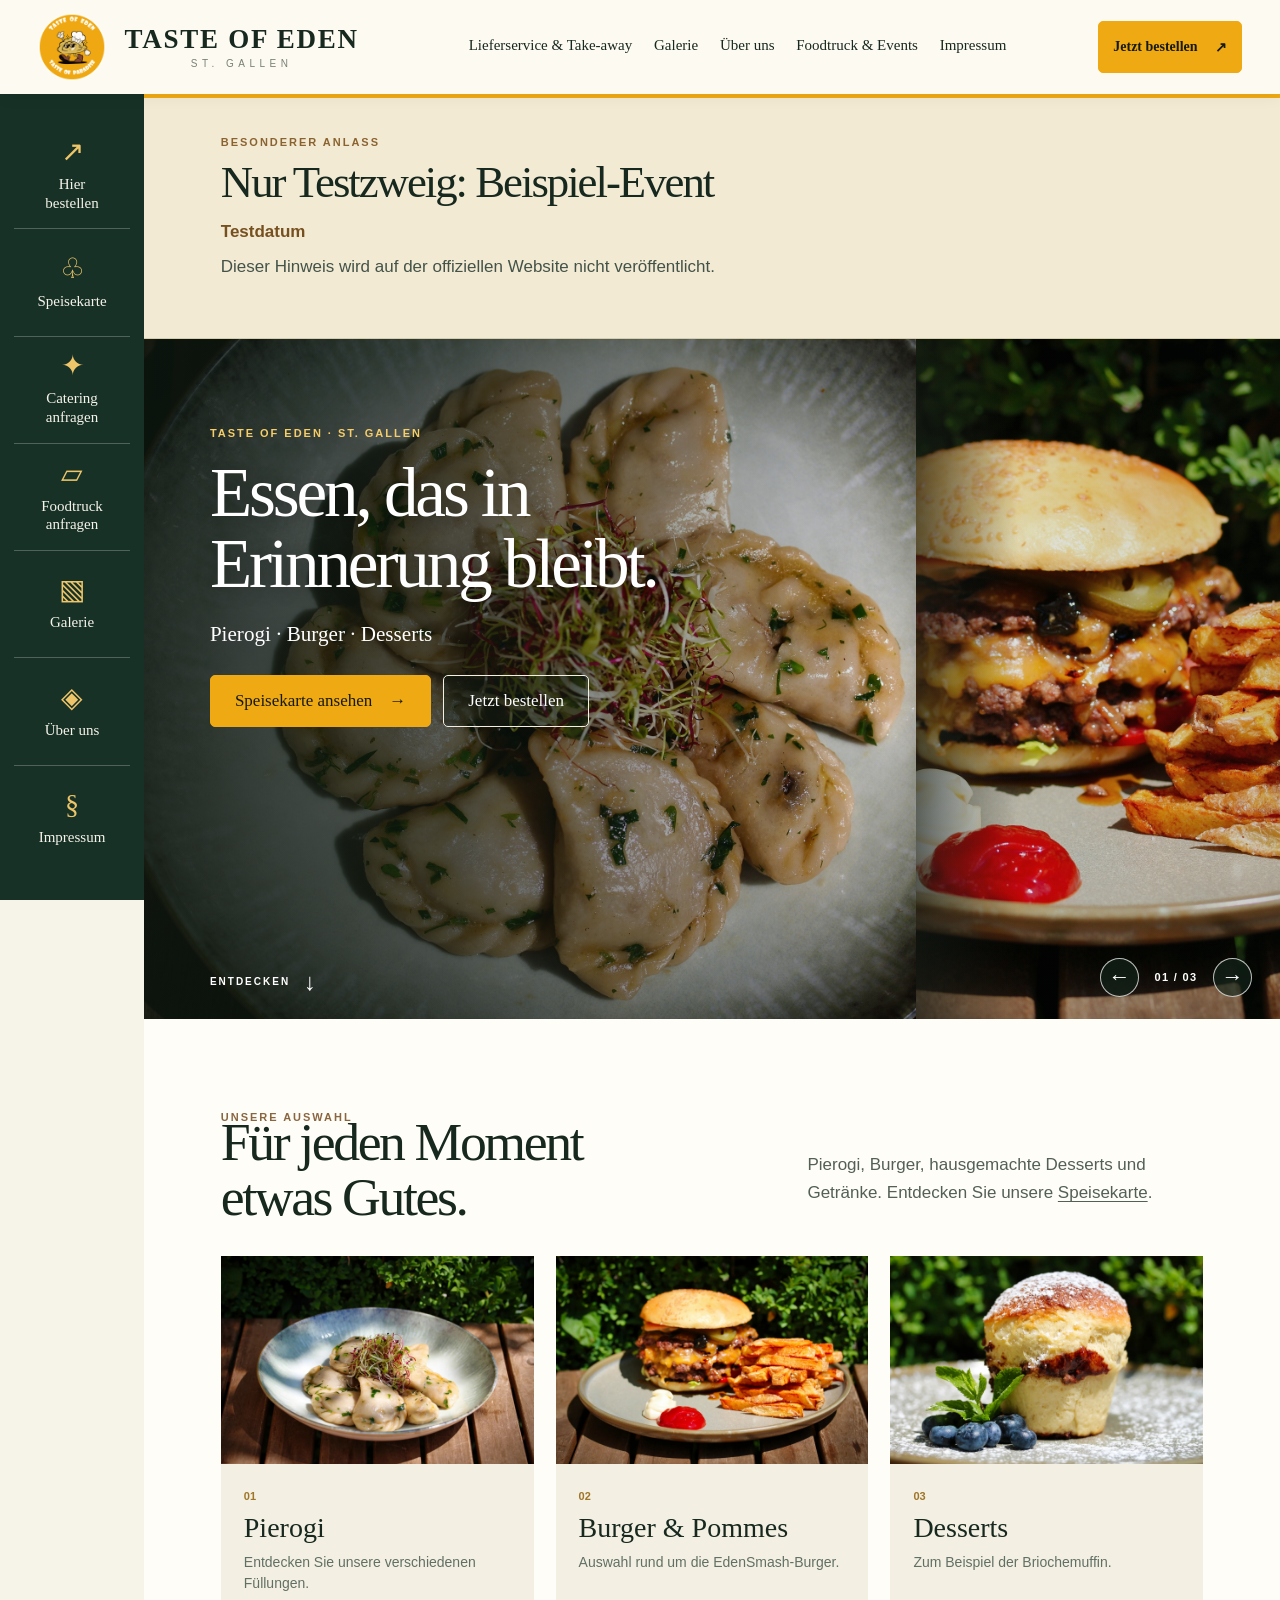
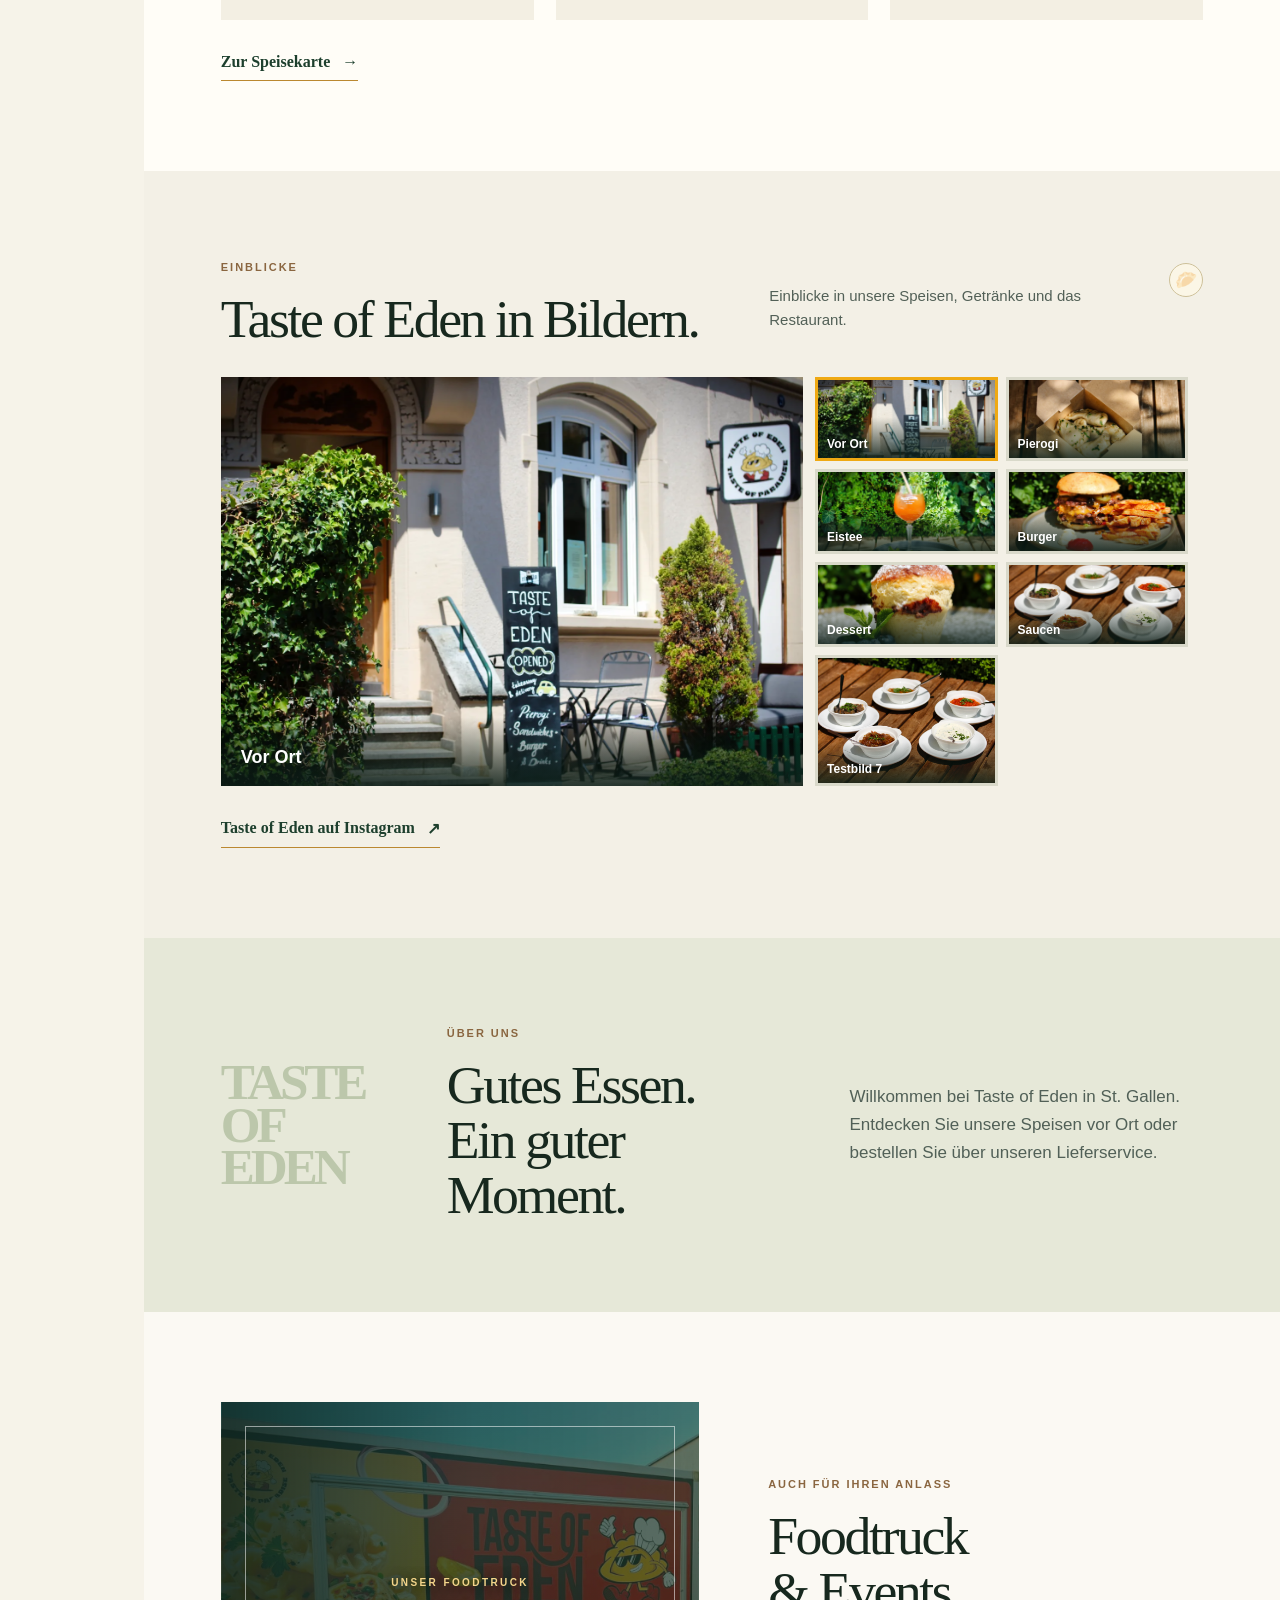
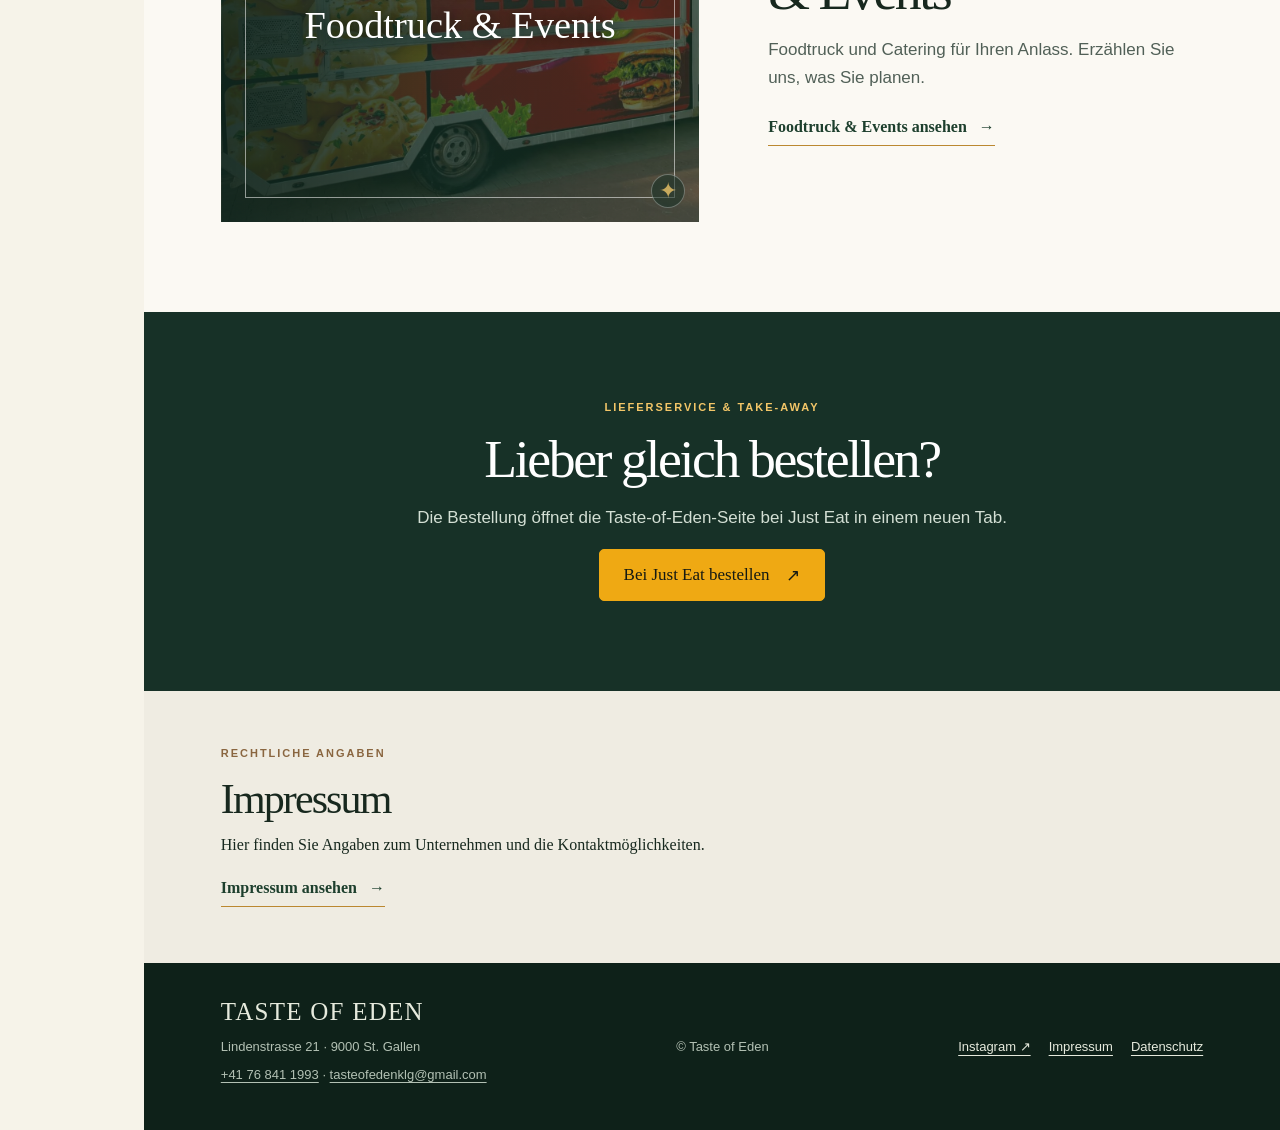
==== commit 6699ca6f: "Show active special event first with larger flyer and reservation inquiry" ====
--- a/index.html
+++ b/index.html
@@ -8,9 +8,9 @@
   <meta name="description" content="Taste of Eden in St. Gallen: Pierogi, Burger, Speisekarte, Foodtruck und Events entdecken.">
   <title>Taste of Eden · St. Gallen</title>
   <link rel="stylesheet" href="styles.css?v=20261118b">
-  <link rel="stylesheet" href="extras.css?v=20261118d">
-  <script src="script.js?v=20261118b" defer></script>
-  <script src="content.js?v=20261118b" defer></script>
+  <link rel="stylesheet" href="extras.css?v=20261118e">
+  <script src="script.js?v=20261118c" defer></script>
+  <script src="content.js?v=20261118c" defer></script>
 </head>
 <body data-page="home">
   <a class="skip-link" href="#main">Zum Inhalt springen</a>
@@ -42,6 +42,10 @@
   </aside>
 
   <main id="main" class="page-content">
+    <section class="section special-event special-event--top" data-special hidden aria-labelledby="special-home-title">
+      <img data-special-image hidden alt="" loading="lazy">
+      <div class="special-event-copy"><p class="eyebrow" data-special-eyebrow></p><h2 id="special-home-title" data-special-title></h2><p class="special-event-date" data-special-date></p><p data-special-description></p><div class="special-event-actions"><button class="button button-gold" type="button" data-special-reserve data-inquiry="Reservierung" hidden>Reservierung anfragen</button><a class="text-link" data-special-link hidden></a></div><p class="special-event-notice" data-special-reservation-notice hidden>Reservierungen gelten erst nach Bestätigung durch das Restaurant.</p></div>
+    </section>
     <section class="hero" aria-label="Willkommen bei Taste of Eden">
       <div class="hero-images is-active" data-slide aria-hidden="false"><div class="hero-image hero-image-main"><img src="assets/pierogi.jpg" alt="Pierogi von Taste of Eden auf einem Teller"></div><div class="hero-image hero-image-secondary"><img src="assets/burger.jpg" alt="Burger mit Pommes von Taste of Eden"></div></div>
       <div class="hero-images" data-slide aria-hidden="true"><div class="hero-image hero-image-main"><img src="assets/burger.jpg" alt="Burger mit Pommes von Taste of Eden"></div><div class="hero-image hero-image-secondary"><img src="assets/pierogi.jpg" alt="Pierogi von Taste of Eden"></div></div>
@@ -101,11 +105,6 @@
       <div class="event-copy"><p class="eyebrow">AUCH FÜR IHREN ANLASS</p><h2>Foodtruck<br>& Events</h2><p>Sie planen einen Anlass? Erzählen Sie uns, was Sie vorhaben. Anfragen für Foodtruck und Catering finden Sie auf der nächsten Seite.</p><a class="text-link" href="foodtruck-events.html">Foodtruck & Events ansehen <span aria-hidden="true">→</span></a></div>
     </section>
 
-    <section class="section special-event" data-special hidden aria-labelledby="special-home-title">
-      <div class="special-event-copy"><p class="eyebrow" data-special-eyebrow></p><h2 id="special-home-title" data-special-title></h2><p class="special-event-date" data-special-date></p><p data-special-description></p><a class="text-link" data-special-link hidden></a></div>
-      <img data-special-image hidden alt="" loading="lazy">
-    </section>
-
     <section id="bestellen" class="section order-section"><p class="eyebrow">LIEFERSERVICE & TAKE-AWAY</p><h2>Lieber gleich bestellen?</h2><p>Die Bestellung öffnet die Taste-of-Eden-Seite bei Just Eat in einem neuen Tab.</p><a class="button button-gold" href="https://www.just-eat.ch/speisekarte/taste-of-eden" target="_blank" rel="noopener noreferrer">Bei Just Eat bestellen <span aria-hidden="true">↗</span></a></section>
     <section id="impressum" class="section legal-section"><p class="eyebrow">RECHTLICHE ANGABEN</p><h2>Impressum</h2><p>Hier finden Sie Angaben zum Unternehmen und die Kontaktmöglichkeiten.</p><a class="text-link" href="impressum.html">Impressum ansehen <span aria-hidden="true">→</span></a></section>
   </main>
@@ -113,6 +112,7 @@
   <footer id="kontakt" class="site-footer"><div><strong>TASTE OF EDEN</strong><p>Lindenstrasse 21 · 9000 St. Gallen</p><p><a href="tel:+41768411993">+41 76 841 1993</a> · <a href="mailto:tasteofedenklg@gmail.com">tasteofedenklg@gmail.com</a></p></div><p>© Taste of Eden</p><div class="footer-links"><a href="https://www.instagram.com/tasteofedenklg/" target="_blank" rel="noopener noreferrer">Instagram ↗</a><a href="impressum.html">Impressum</a><a href="datenschutz.html">Datenschutz</a></div></footer>
   <dialog class="mascot-dialog" aria-labelledby="mascot-title"><button class="mascot-close" type="button" aria-label="Überraschung schliessen">×</button><p class="eyebrow">KLEINE ÜBERRASCHUNG</p><img src="assets/mascot-easteregg.png" alt="Das Pierogi-Maskottchen mit Kochmütze und Sonnenbrille" width="260" height="217"><h2 id="mascot-title">Du hast mich gefunden!</h2><p>Ein Gruss aus der Küche von Taste of Eden.</p><button class="button button-gold mascot-done" type="button">Weiterstöbern</button></dialog>
   <dialog class="eden-dialog" aria-labelledby="eden-title"><button class="eden-close" type="button" aria-label="Geheimnis schliessen">×</button><div class="eden-stars" aria-hidden="true">✦ <span>✧</span> ✦</div><p class="eden-kicker">GEHEIMER FUND · TASTE OF EDEN</p><div class="eden-mascot"><img src="assets/mascot-easteregg.png" alt="Das Pierogi-Maskottchen aus dem Taste-of-Eden-Logo" width="240" height="200"></div><h2 id="eden-title">Du hast das kleine Eden gefunden.</h2><p>Nur wer genau hinschaut, entdeckt unseren kleinen Küchenhelden.</p><button class="eden-done" type="button">Geheimnis schliessen <span aria-hidden="true">↗</span></button></dialog>
+  <dialog class="inquiry-dialog" aria-labelledby="inquiry-title"><button class="dialog-close" type="button" aria-label="Anfrage schliessen">×</button><p class="eyebrow">IHRE ANFRAGE</p><h2 id="inquiry-title">Reservierung anfragen</h2><p data-inquiry-intro>Das Formular öffnet einen E-Mail-Entwurf. Die Anfrage wird erst versendet, wenn Sie die Nachricht in Ihrem E-Mail-Programm abschicken. Eine Reservierung gilt erst nach Bestätigung durch das Restaurant.</p><form id="inquiry-form"><label>Ihr Name<input name="name" autocomplete="name" placeholder="Name" required></label><label>E-Mail<input name="email" type="email" autocomplete="email" placeholder="E-Mail" required></label><label><span data-inquiry-date-label>Wunschtermin</span><input name="event" placeholder="Datum und Uhrzeit" required></label><label data-reservation-guests>Personen<input name="guests" type="number" min="1" inputmode="numeric" required></label><label>Ihre Nachricht<textarea name="message" rows="4" placeholder="Was möchten Sie uns mitteilen?"></textarea></label><button class="button button-gold" type="submit">E-Mail-Entwurf öffnen</button><p class="form-status" role="status" aria-live="polite"></p></form></dialog>
 </body>
 </html>
 
--- a/extras.css
+++ b/extras.css
@@ -46,6 +46,19 @@
 .special-event-copy{max-width:700px}.special-event .eyebrow{color:#8a6330}.special-event h2{max-width:680px}.special-event-date{margin:22px 0 12px;color:#76501f;font:700 17px/1.5 Arial,sans-serif}.special-event-copy>p:not(.eyebrow):not(.special-event-date){font:17px/1.65 Arial,sans-serif;color:#435348}.special-event img{width:100%;max-height:390px;aspect-ratio:4/3;object-fit:cover;border-radius:4px}.special-event:not(:has(img:not([hidden]))){grid-template-columns:1fr}
 @media(max-width:760px){.special-event{display:block}.special-event img{margin-top:28px;max-height:300px}.menu-category li{font-size:15px}}
 
+/* Ein aktiver Event steht auf beiden Seiten unmittelbar unter der Navigation. */
+.special-event--top{padding:clamp(25px,3vw,45px) clamp(28px,6vw,110px);background:#f3ead4;grid-template-columns:minmax(0,1.1fr) minmax(0,1fr);gap:clamp(20px,4vw,56px);border-top:4px solid var(--gold)}
+.special-event--top .eyebrow{margin-bottom:10px}
+.special-event--top h2{font-size:clamp(34px,3.5vw,54px);line-height:1.08}
+.special-event--top .special-event-date{margin:12px 0 6px}
+.special-event--top .special-event-copy>p:not(.eyebrow):not(.special-event-date):not(.special-event-notice){margin:9px 0 0;max-width:680px}
+.special-event--top img{width:100%;max-height:min(68vh,620px);height:auto;aspect-ratio:auto;object-fit:contain;background:#fffaf0;box-shadow:0 8px 32px #1a2b1b25}
+.special-event-actions{display:flex;align-items:center;flex-wrap:wrap;gap:12px 24px;margin-top:18px}
+.special-event-actions .button{min-height:44px;font-size:15px;padding:9px 17px}
+.special-event .special-event-notice{margin:11px 0 0;font:12px/1.5 Arial,sans-serif;color:#5d654f}
+.inquiry-dialog [hidden]{display:none!important}
+@media(max-width:760px){.special-event--top{padding:20px 20px 28px}.special-event--top h2{font-size:clamp(30px,8vw,42px)}.special-event--top img{margin:0 0 24px;max-height:65vh}.special-event-actions .button{width:100%}}
+
 /* Foodtruck-Seite: kompakte Desktop-Bildgruppe, Text sofort am Seitenanfang. */
 @media(min-width:761px){
   .events-layout{min-height:0;align-items:start;grid-template-columns:minmax(0,1fr) minmax(0,1fr);gap:clamp(18px,2vw,36px)}
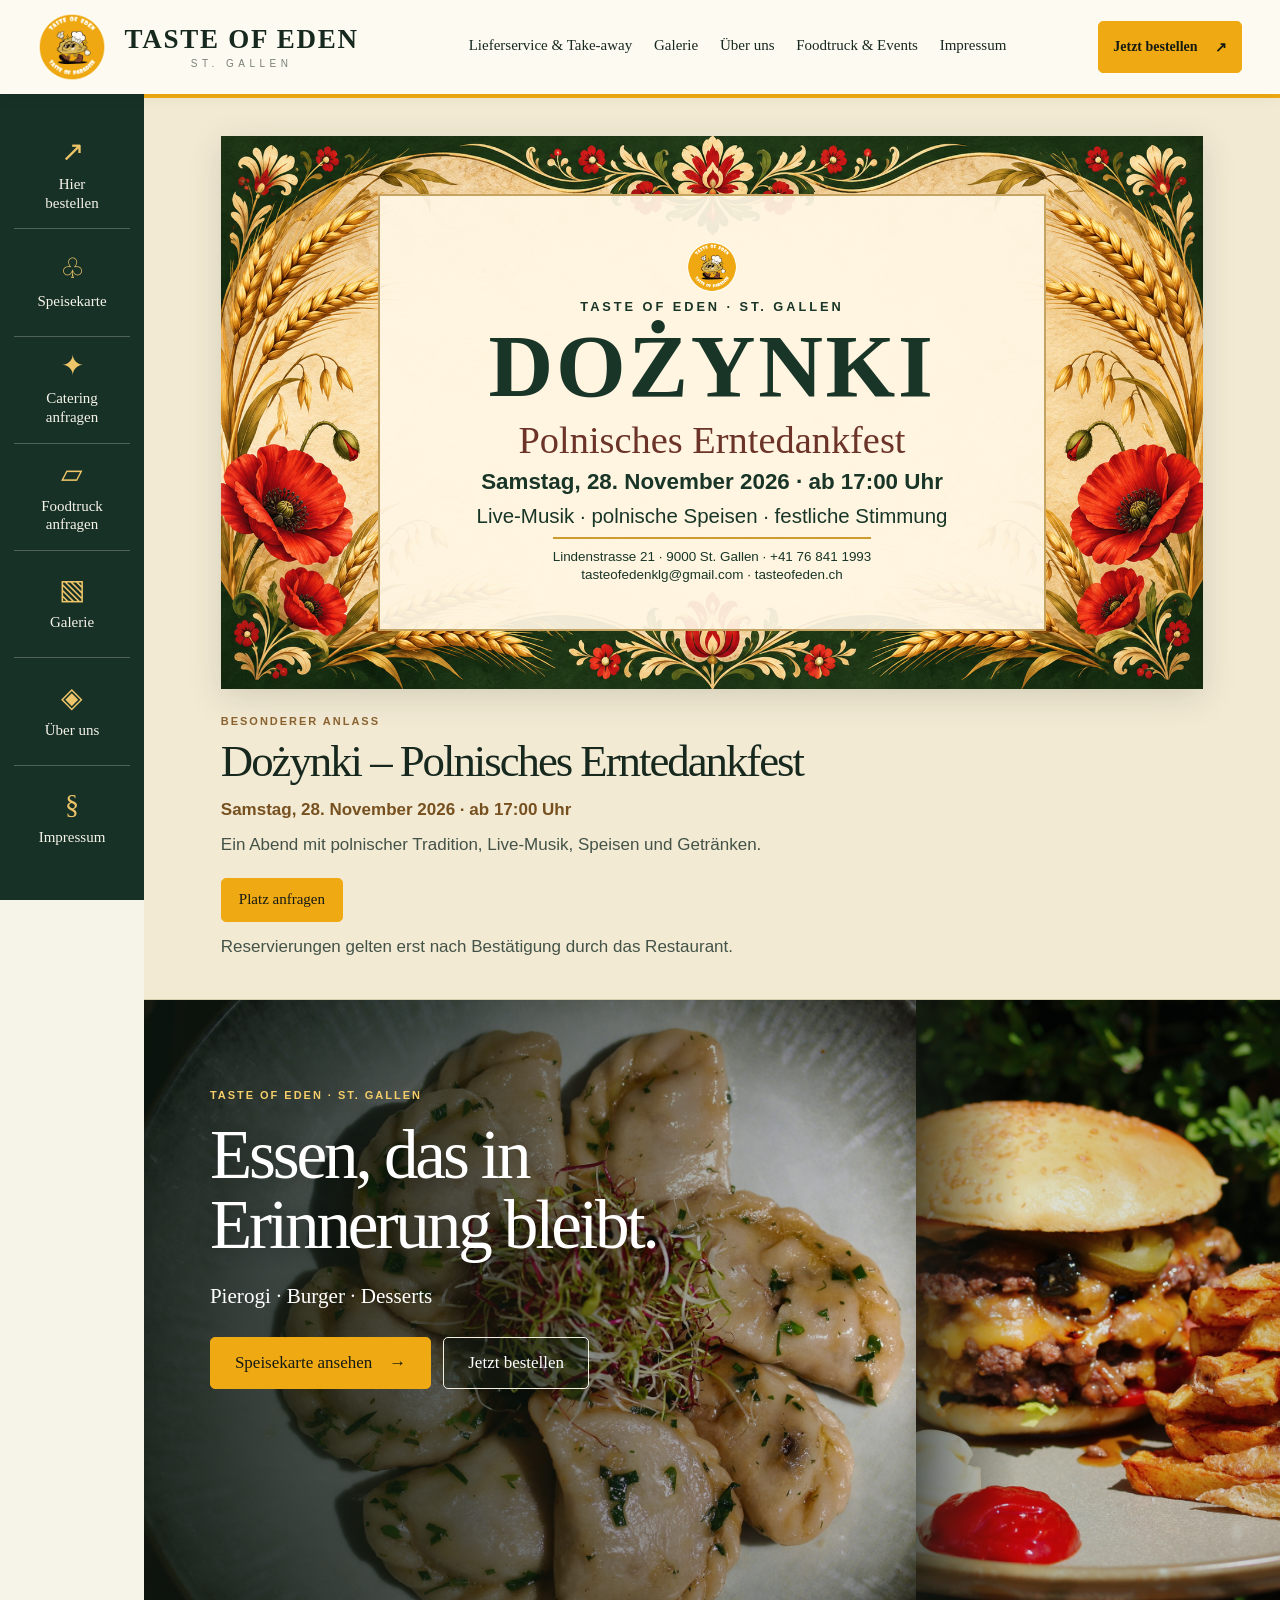
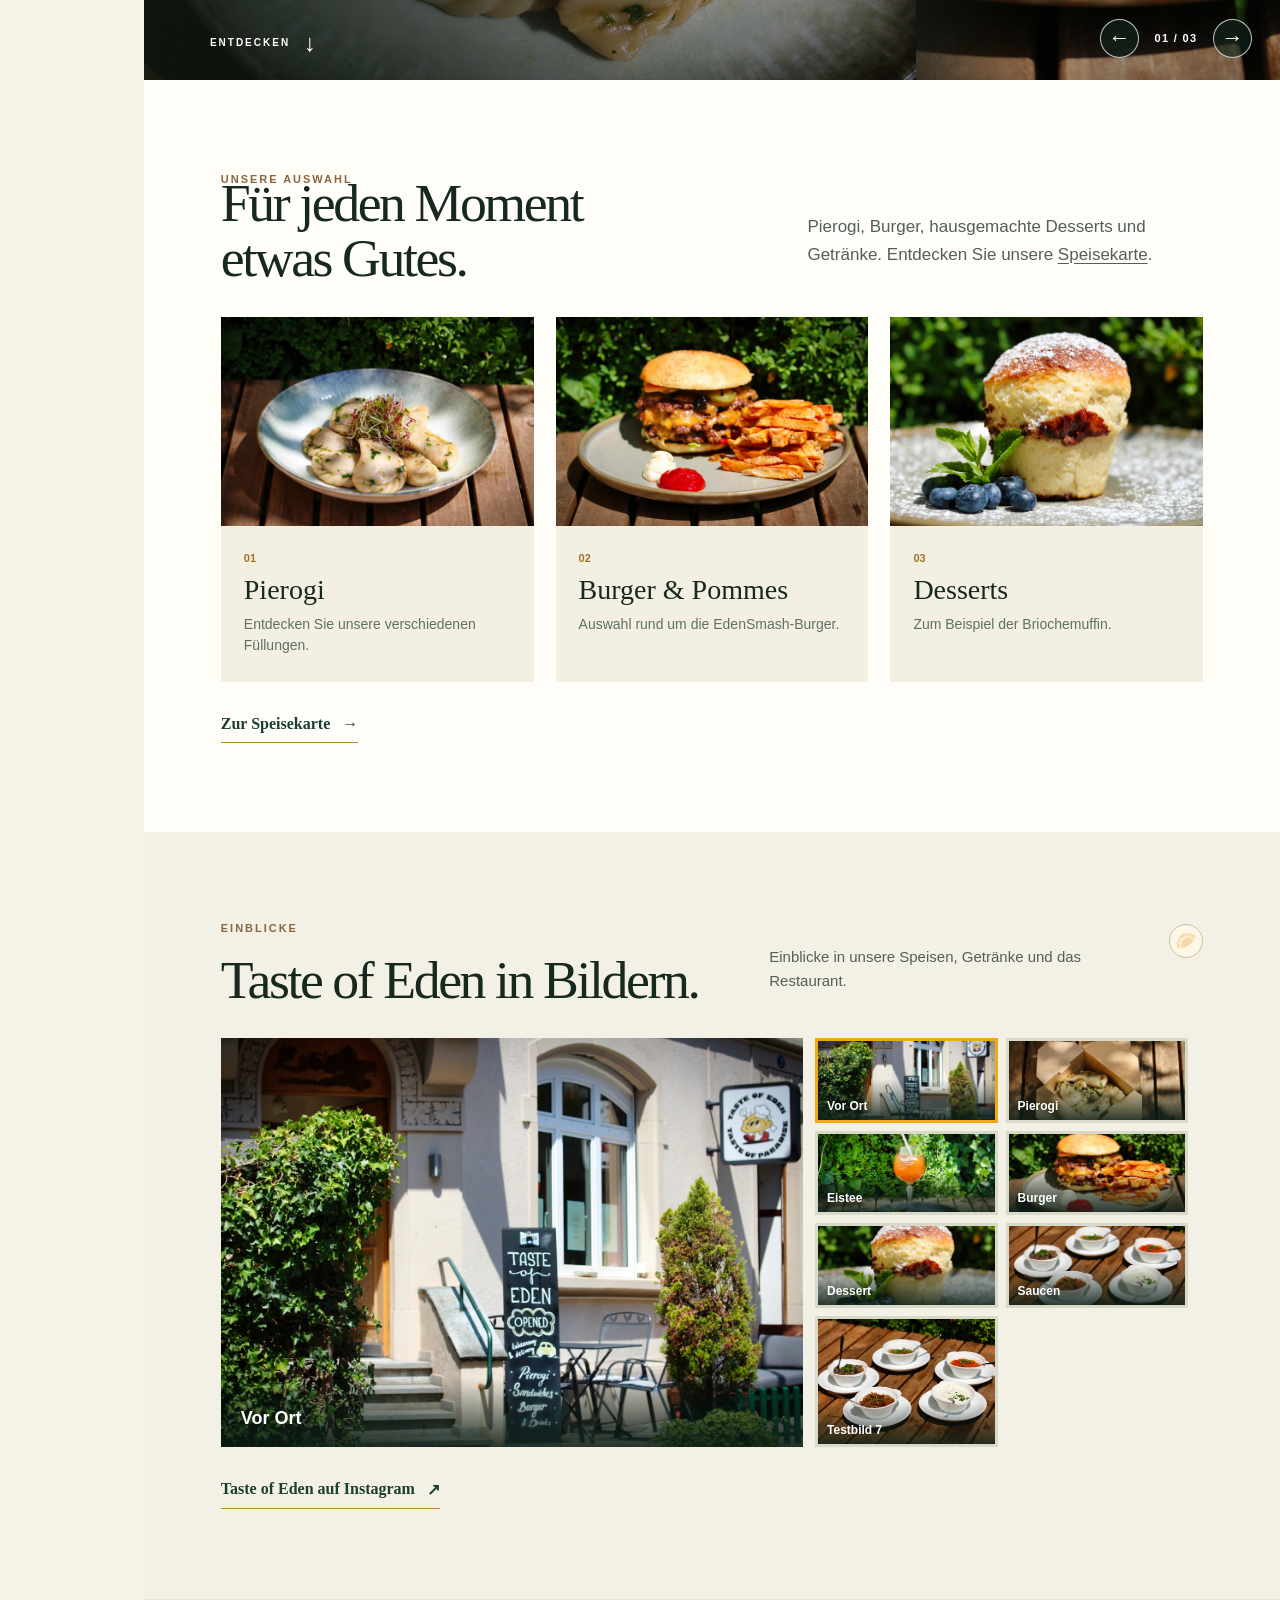
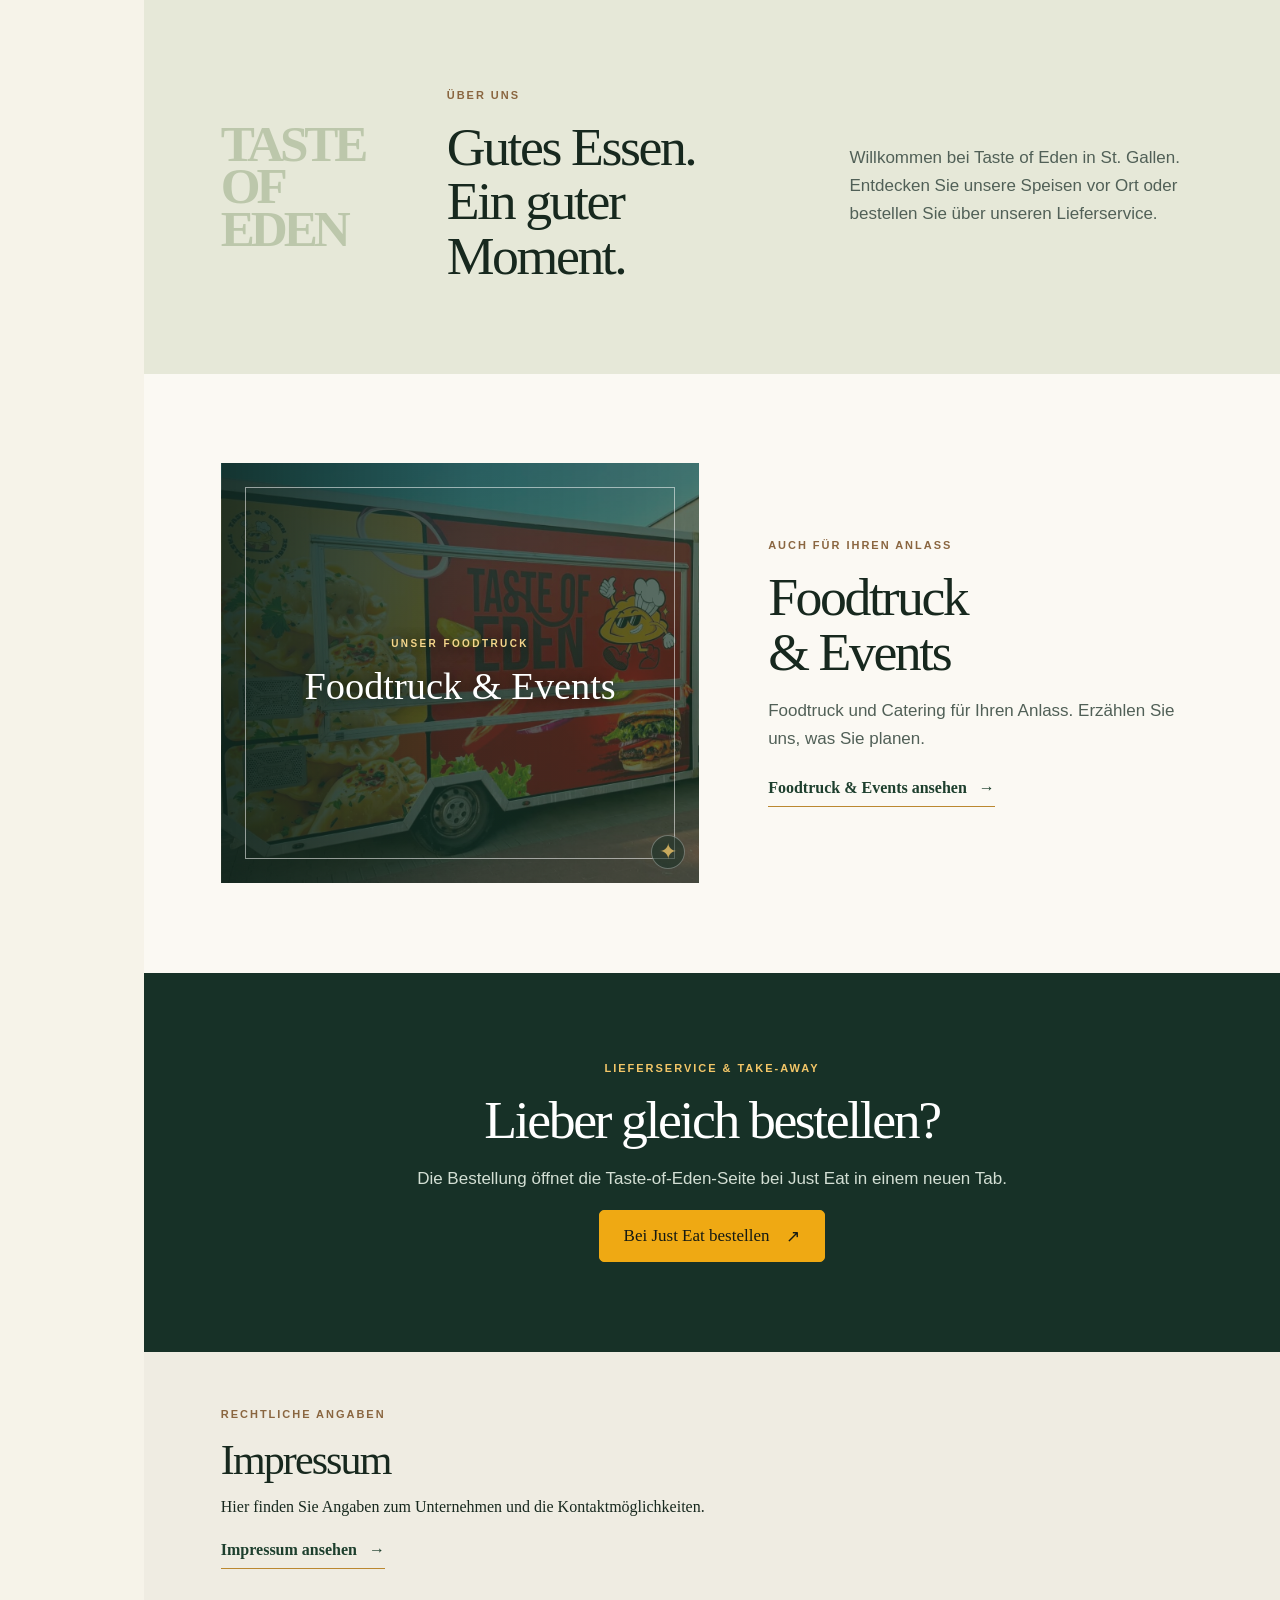
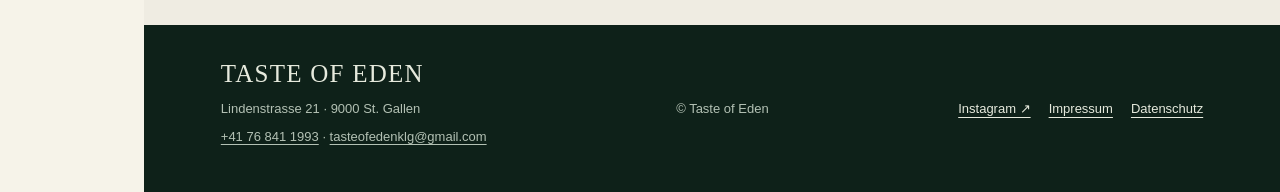
==== commit 89185311: "Prepare editable Dozynki event poster" ====
--- a/index.html
+++ b/index.html
@@ -8,9 +8,9 @@
   <meta name="description" content="Taste of Eden in St. Gallen: Pierogi, Burger, Speisekarte, Foodtruck und Events entdecken.">
   <title>Taste of Eden · St. Gallen</title>
   <link rel="stylesheet" href="styles.css?v=20261118b">
-  <link rel="stylesheet" href="extras.css?v=20261118e">
+  <link rel="stylesheet" href="extras.css?v=20261118g">
   <script src="script.js?v=20261118c" defer></script>
-  <script src="content.js?v=20261118c" defer></script>
+  <script src="content.js?v=20261118e" defer></script>
 </head>
 <body data-page="home">
   <a class="skip-link" href="#main">Zum Inhalt springen</a>
@@ -43,6 +43,7 @@
 
   <main id="main" class="page-content">
     <section class="section special-event special-event--top" data-special hidden aria-labelledby="special-home-title">
+      <div class="special-poster" data-special-poster hidden aria-hidden="true"><img data-special-poster-image alt=""><div class="special-poster-panel"><img class="special-poster-logo" src="assets/logo.png" alt=""><p class="special-poster-brand">TASTE OF EDEN · ST. GALLEN</p><p class="special-poster-title" data-special-poster-title></p><p class="special-poster-subtitle" data-special-poster-subtitle></p><p class="special-poster-date" data-special-poster-date></p><p class="special-poster-details" data-special-poster-details></p><p class="special-poster-footer" data-special-poster-footer></p></div></div>
       <img data-special-image hidden alt="" loading="lazy">
       <div class="special-event-copy"><p class="eyebrow" data-special-eyebrow></p><h2 id="special-home-title" data-special-title></h2><p class="special-event-date" data-special-date></p><p data-special-description></p><div class="special-event-actions"><button class="button button-gold" type="button" data-special-reserve data-inquiry="Reservierung" hidden>Reservierung anfragen</button><a class="text-link" data-special-link hidden></a></div><p class="special-event-notice" data-special-reservation-notice hidden>Reservierungen gelten erst nach Bestätigung durch das Restaurant.</p></div>
     </section>
--- a/extras.css
+++ b/extras.css
@@ -53,6 +53,14 @@
 .special-event--top .special-event-date{margin:12px 0 6px}
 .special-event--top .special-event-copy>p:not(.eyebrow):not(.special-event-date):not(.special-event-notice){margin:9px 0 0;max-width:680px}
 .special-event--top img{width:100%;max-height:min(68vh,620px);height:auto;aspect-ratio:auto;object-fit:contain;background:#fffaf0;box-shadow:0 8px 32px #1a2b1b25}
+.special-event--top.special-event--landscape{grid-template-columns:1fr;gap:clamp(16px,2vw,28px)}
+.special-event--top.special-event--landscape > img[data-special-image]{max-height:none;max-width:1280px;margin-inline:auto}
+.special-event--top.special-event--landscape .special-event-copy{max-width:1280px;width:100%;margin-inline:auto}
+.special-poster{position:relative;width:100%;max-width:1280px;aspect-ratio:16/9;margin-inline:auto;overflow:hidden;background:#fff7e7;box-shadow:0 8px 32px #1a2b1b25}
+.special-event--top .special-poster > img{position:absolute;inset:0;width:100%;height:100%;max-height:none;margin:0;aspect-ratio:auto;object-fit:cover;border:0;border-radius:0;box-shadow:none}
+.special-poster-panel{position:absolute;inset:10.5% 16%;display:flex;flex-direction:column;align-items:center;justify-content:center;gap:1.8%;padding:2%;border:2px solid #c6a361;background:#fff7e5ed;text-align:center;color:#183527;box-sizing:border-box}
+.special-event--top .special-poster-logo{width:8%;min-width:24px;max-width:80px;height:auto;max-height:none;margin:0;aspect-ratio:1;object-fit:contain;background:none;border:0;box-shadow:none}
+.special-poster-panel p{margin:0}.special-poster-brand{font:700 clamp(6px,1vw,16px)/1.2 Arial,sans-serif;letter-spacing:.23em}.special-poster-title{font:700 clamp(27px,7vw,110px)/1 Georgia,serif;letter-spacing:.03em}.special-poster-subtitle{font:clamp(12px,3vw,44px)/1.15 Georgia,serif;color:#6c3328}.special-poster-date{font:700 clamp(8px,1.75vw,26px)/1.2 Arial,sans-serif}.special-poster-details{font:clamp(7px,1.6vw,24px)/1.3 Arial,sans-serif}.special-poster-footer{font:clamp(6px,1.05vw,16px)/1.3 Arial,sans-serif;white-space:pre-line;border-top:2px solid #ce9b2e;padding-top:1.5%}
 .special-event-actions{display:flex;align-items:center;flex-wrap:wrap;gap:12px 24px;margin-top:18px}
 .special-event-actions .button{min-height:44px;font-size:15px;padding:9px 17px}
 .special-event .special-event-notice{margin:11px 0 0;font:12px/1.5 Arial,sans-serif;color:#5d654f}
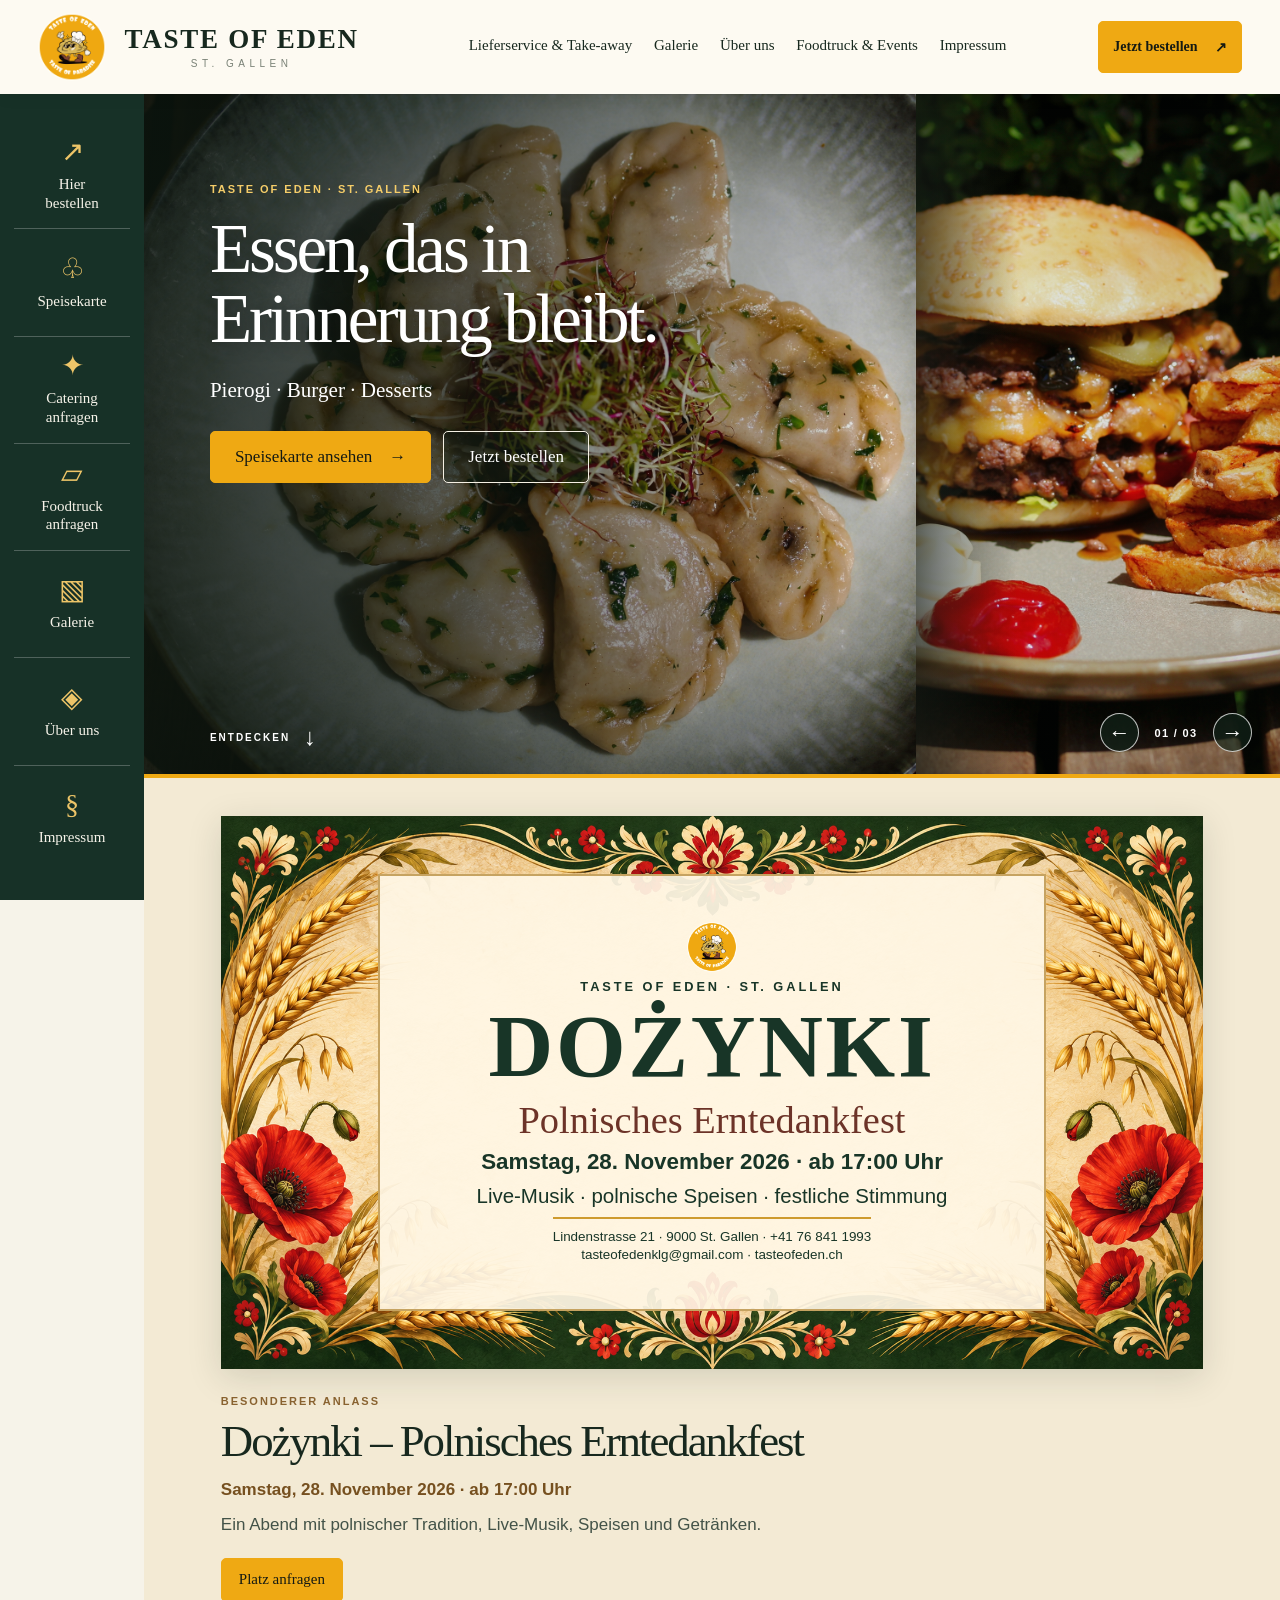
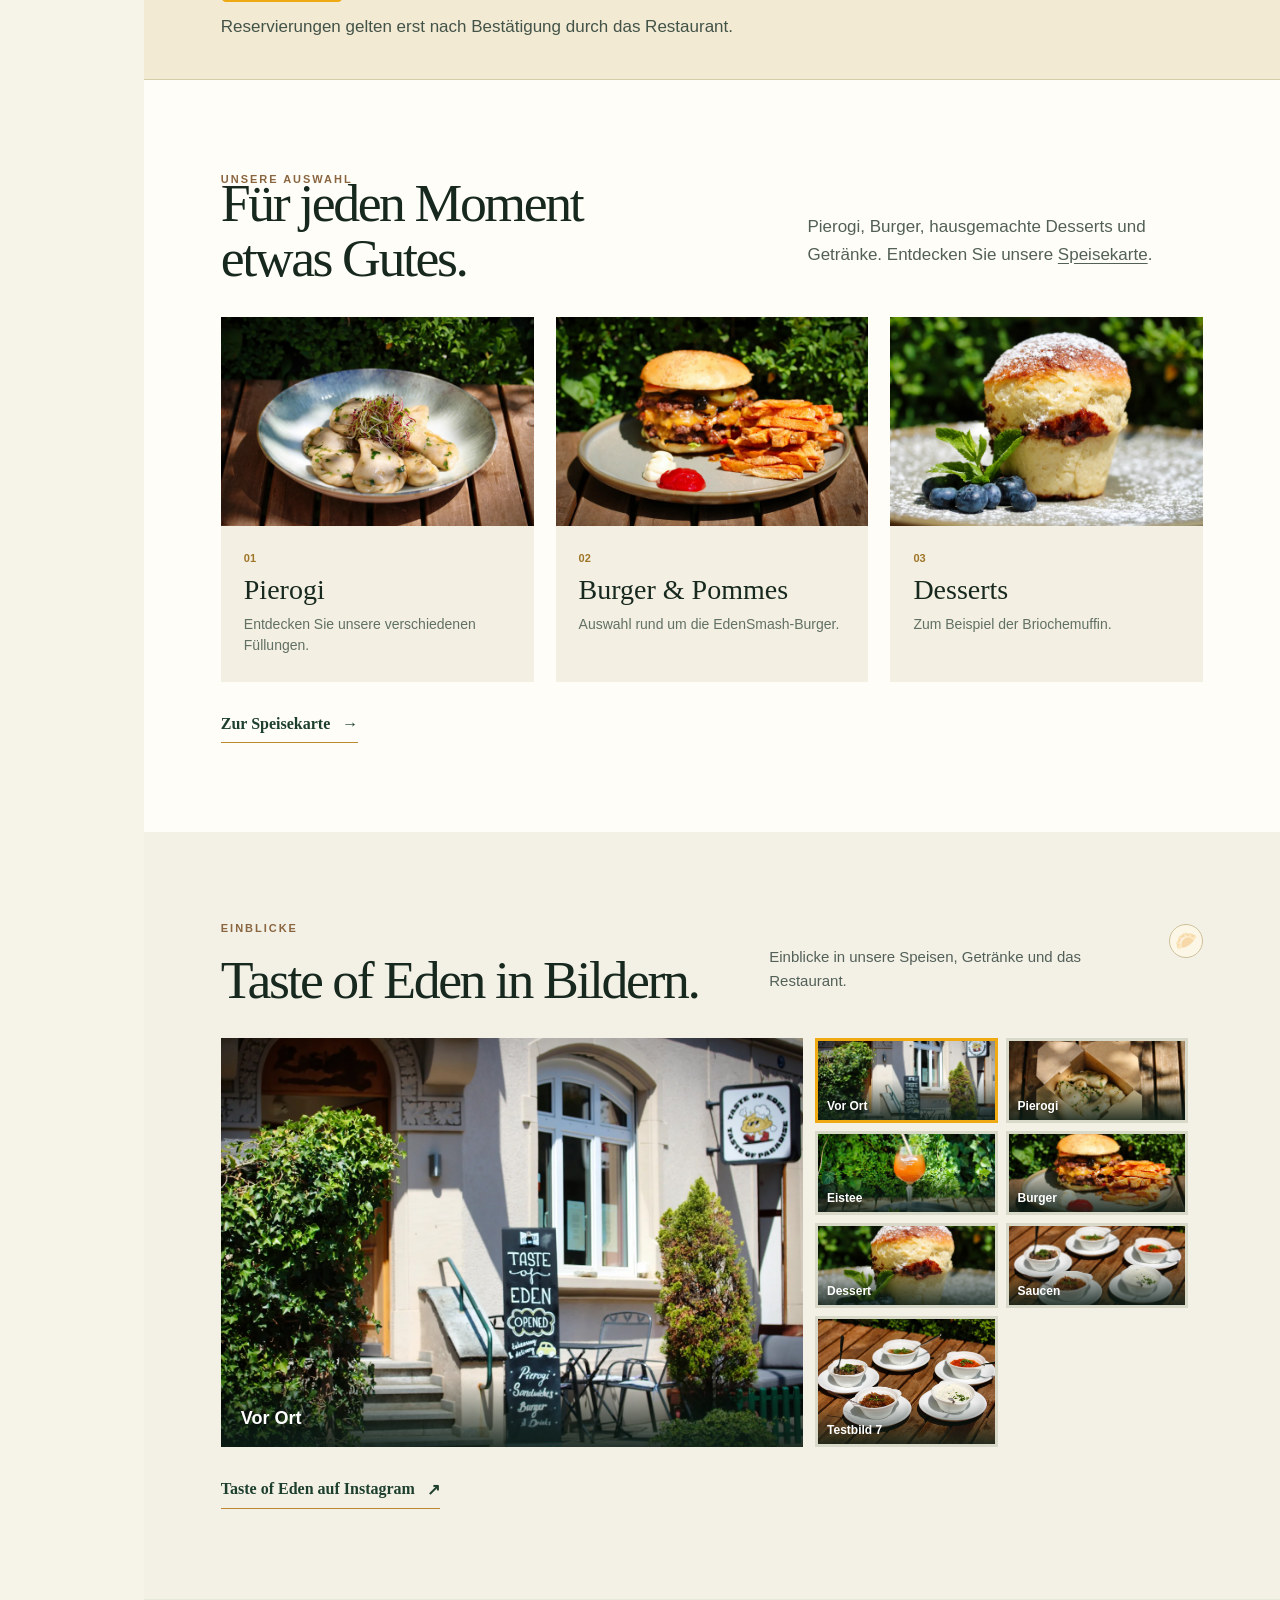
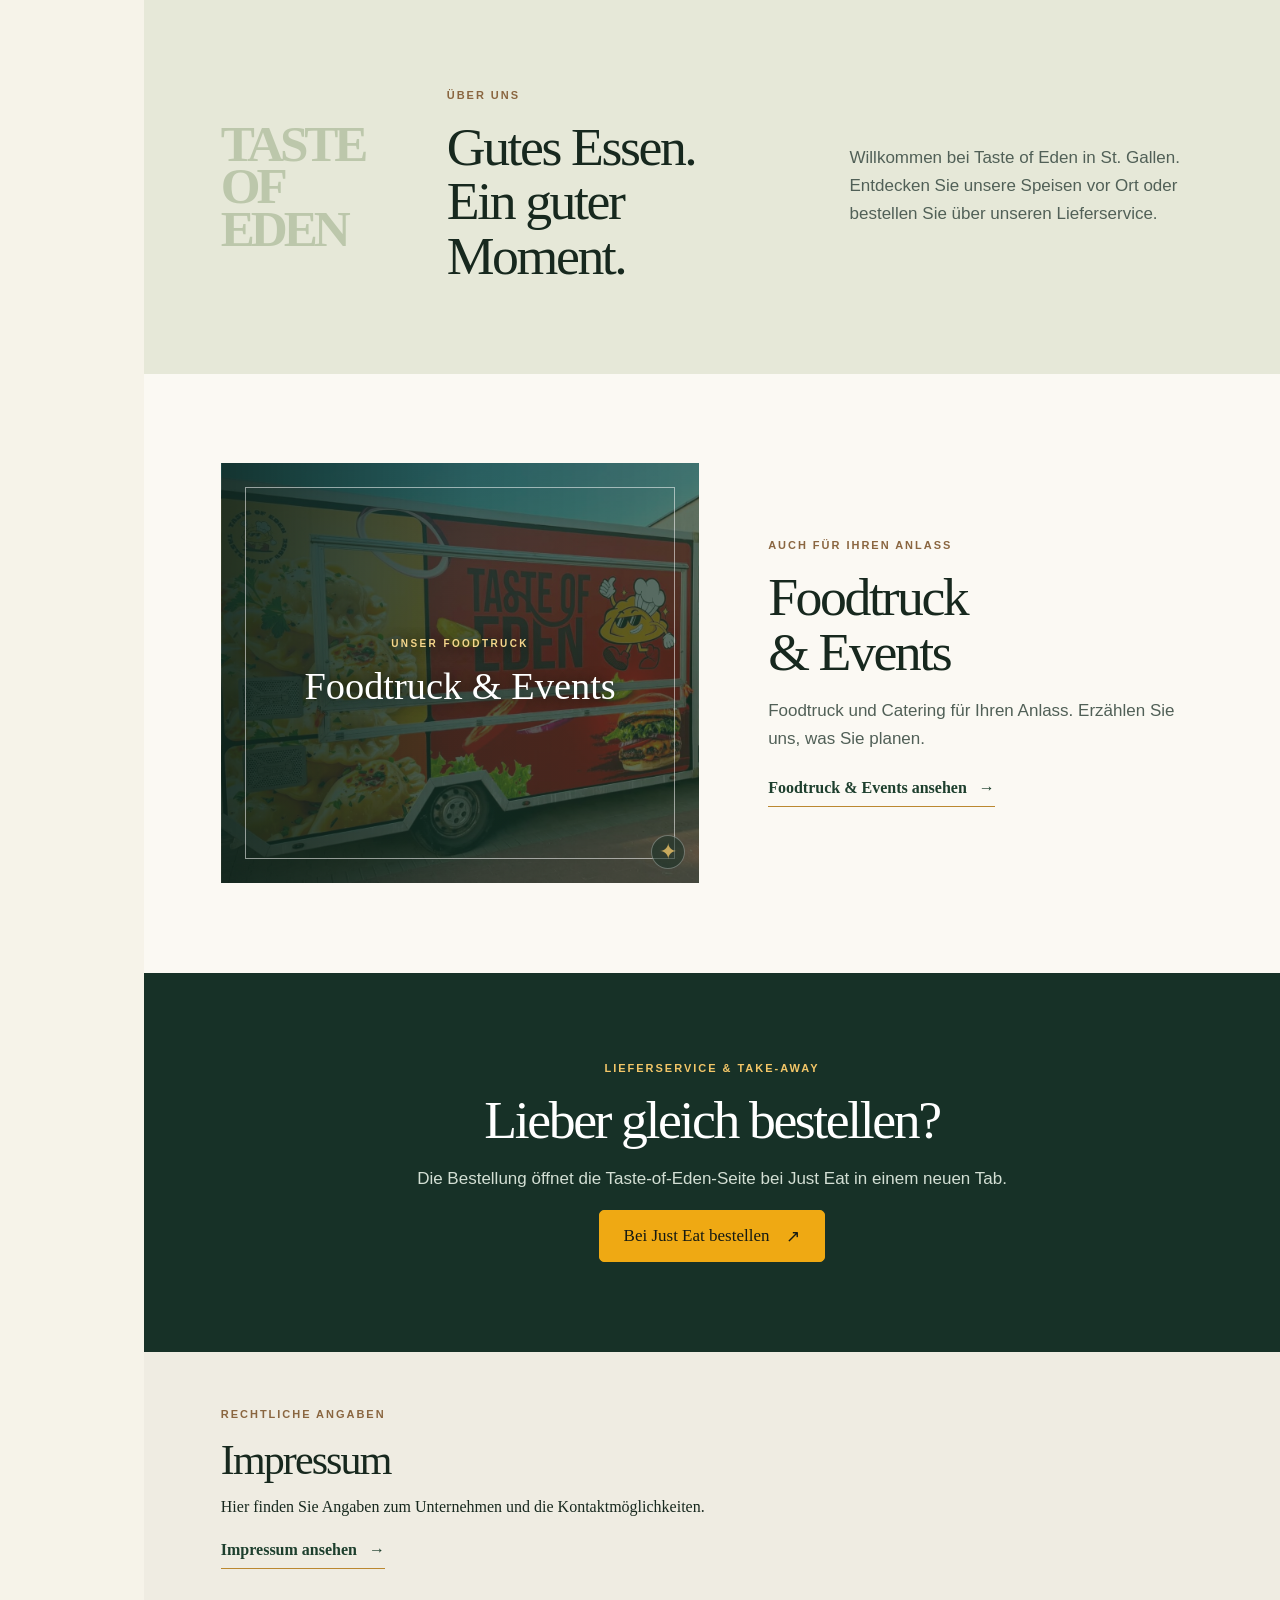
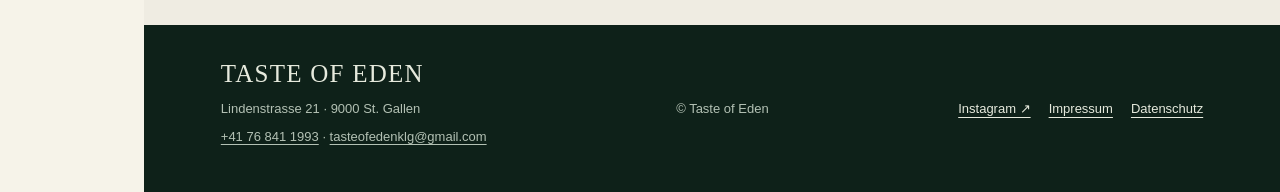
==== commit 89d0e6c0: "Place special event below homepage hero" ====
--- a/index.html
+++ b/index.html
@@ -42,11 +42,6 @@
   </aside>
 
   <main id="main" class="page-content">
-    <section class="section special-event special-event--top" data-special hidden aria-labelledby="special-home-title">
-      <div class="special-poster" data-special-poster hidden aria-hidden="true"><img data-special-poster-image alt=""><div class="special-poster-panel"><img class="special-poster-logo" src="assets/logo.png" alt=""><p class="special-poster-brand">TASTE OF EDEN · ST. GALLEN</p><p class="special-poster-title" data-special-poster-title></p><p class="special-poster-subtitle" data-special-poster-subtitle></p><p class="special-poster-date" data-special-poster-date></p><p class="special-poster-details" data-special-poster-details></p><p class="special-poster-footer" data-special-poster-footer></p></div></div>
-      <img data-special-image hidden alt="" loading="lazy">
-      <div class="special-event-copy"><p class="eyebrow" data-special-eyebrow></p><h2 id="special-home-title" data-special-title></h2><p class="special-event-date" data-special-date></p><p data-special-description></p><div class="special-event-actions"><button class="button button-gold" type="button" data-special-reserve data-inquiry="Reservierung" hidden>Reservierung anfragen</button><a class="text-link" data-special-link hidden></a></div><p class="special-event-notice" data-special-reservation-notice hidden>Reservierungen gelten erst nach Bestätigung durch das Restaurant.</p></div>
-    </section>
     <section class="hero" aria-label="Willkommen bei Taste of Eden">
       <div class="hero-images is-active" data-slide aria-hidden="false"><div class="hero-image hero-image-main"><img src="assets/pierogi.jpg" alt="Pierogi von Taste of Eden auf einem Teller"></div><div class="hero-image hero-image-secondary"><img src="assets/burger.jpg" alt="Burger mit Pommes von Taste of Eden"></div></div>
       <div class="hero-images" data-slide aria-hidden="true"><div class="hero-image hero-image-main"><img src="assets/burger.jpg" alt="Burger mit Pommes von Taste of Eden"></div><div class="hero-image hero-image-secondary"><img src="assets/pierogi.jpg" alt="Pierogi von Taste of Eden"></div></div>
@@ -63,6 +58,12 @@
       </div>
       <div class="hero-scroll">ENTDECKEN <span aria-hidden="true">↓</span></div>
       <div class="hero-controls" aria-label="Bilder wechseln"><button class="hero-arrow" type="button" data-carousel="prev" aria-label="Vorheriges Bild">←</button><span class="hero-count" aria-live="polite">01 / 03</span><button class="hero-arrow" type="button" data-carousel="next" aria-label="Nächstes Bild">→</button></div>
+    </section>
+
+    <section class="section special-event special-event--top" data-special hidden aria-labelledby="special-home-title">
+      <div class="special-poster" data-special-poster hidden aria-hidden="true"><img data-special-poster-image alt=""><div class="special-poster-panel"><img class="special-poster-logo" src="assets/logo.png" alt=""><p class="special-poster-brand">TASTE OF EDEN · ST. GALLEN</p><p class="special-poster-title" data-special-poster-title></p><p class="special-poster-subtitle" data-special-poster-subtitle></p><p class="special-poster-date" data-special-poster-date></p><p class="special-poster-details" data-special-poster-details></p><p class="special-poster-footer" data-special-poster-footer></p></div></div>
+      <img data-special-image hidden alt="" loading="lazy">
+      <div class="special-event-copy"><p class="eyebrow" data-special-eyebrow></p><h2 id="special-home-title" data-special-title></h2><p class="special-event-date" data-special-date></p><p data-special-description></p><div class="special-event-actions"><button class="button button-gold" type="button" data-special-reserve data-inquiry="Reservierung" hidden>Reservierung anfragen</button><a class="text-link" data-special-link hidden></a></div><p class="special-event-notice" data-special-reservation-notice hidden>Reservierungen gelten erst nach Bestätigung durch das Restaurant.</p></div>
     </section>
 
     <section id="speisekarte" class="section section-intro">
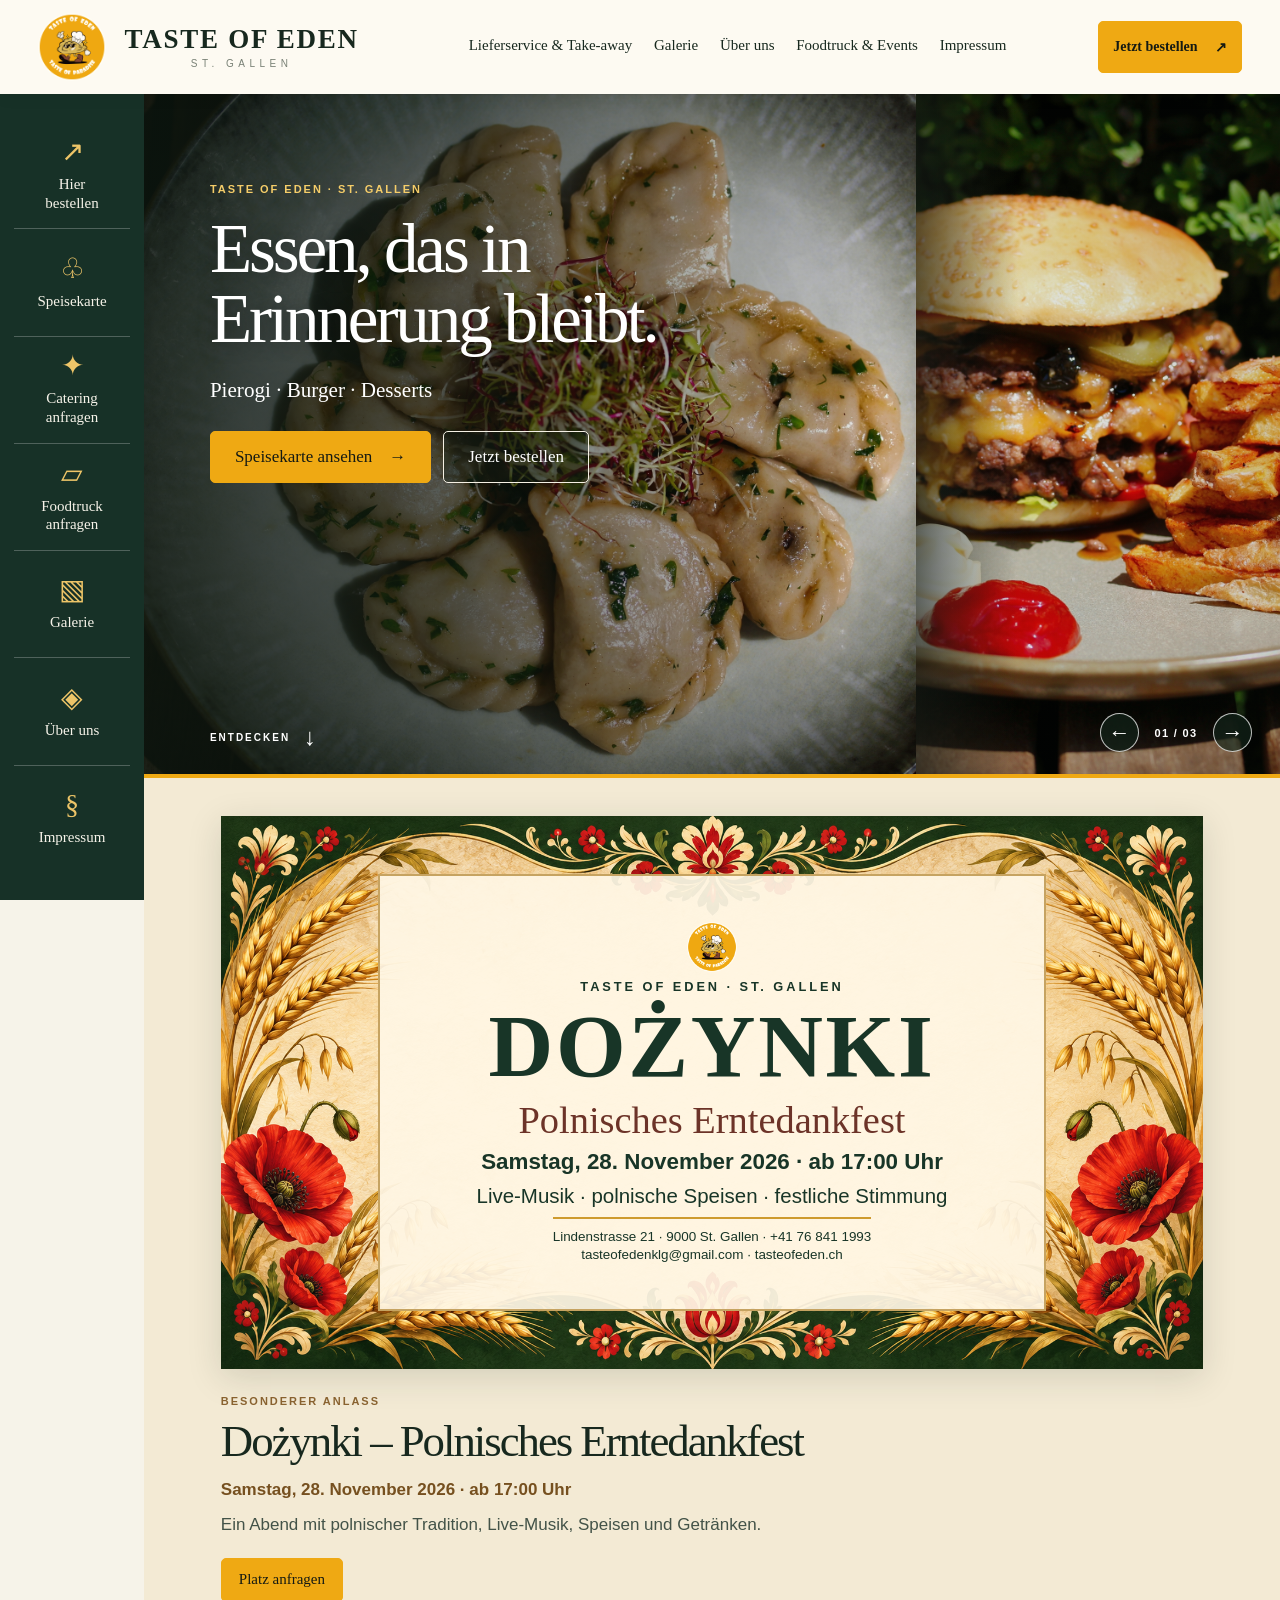
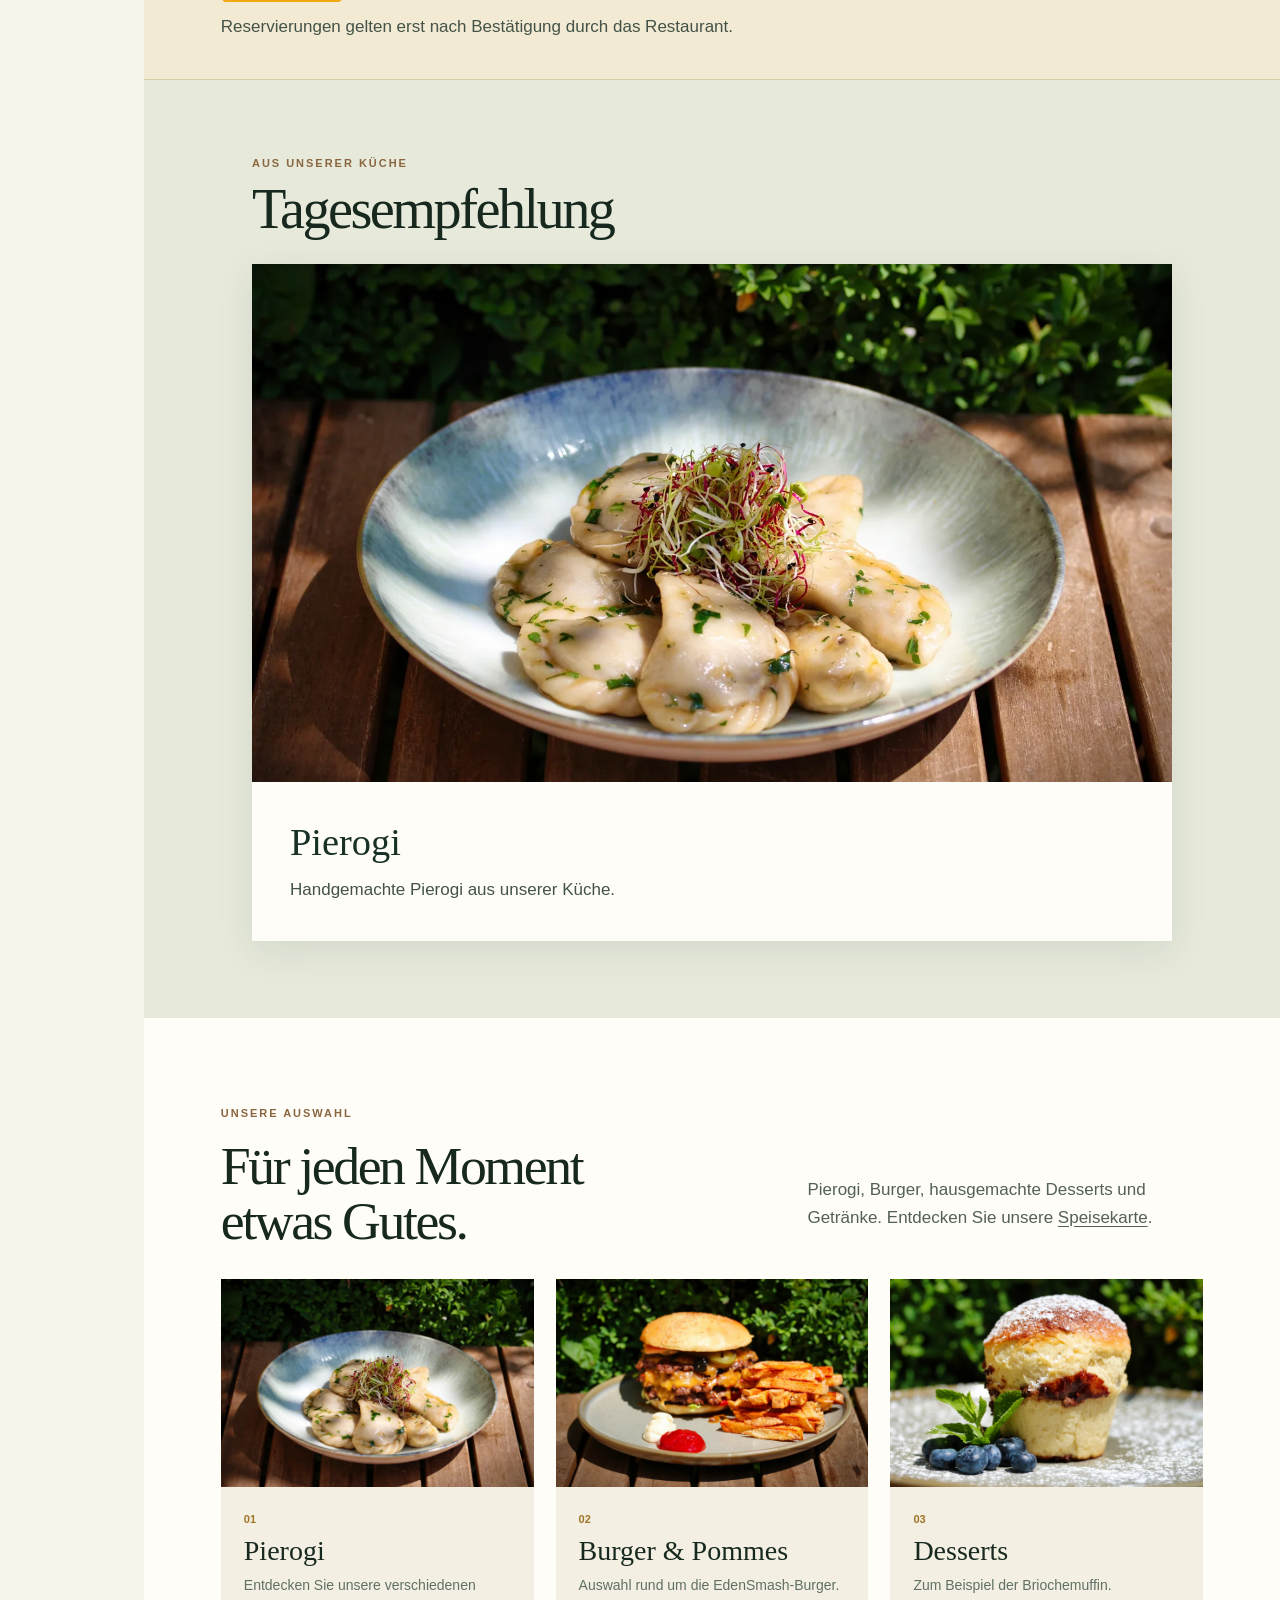
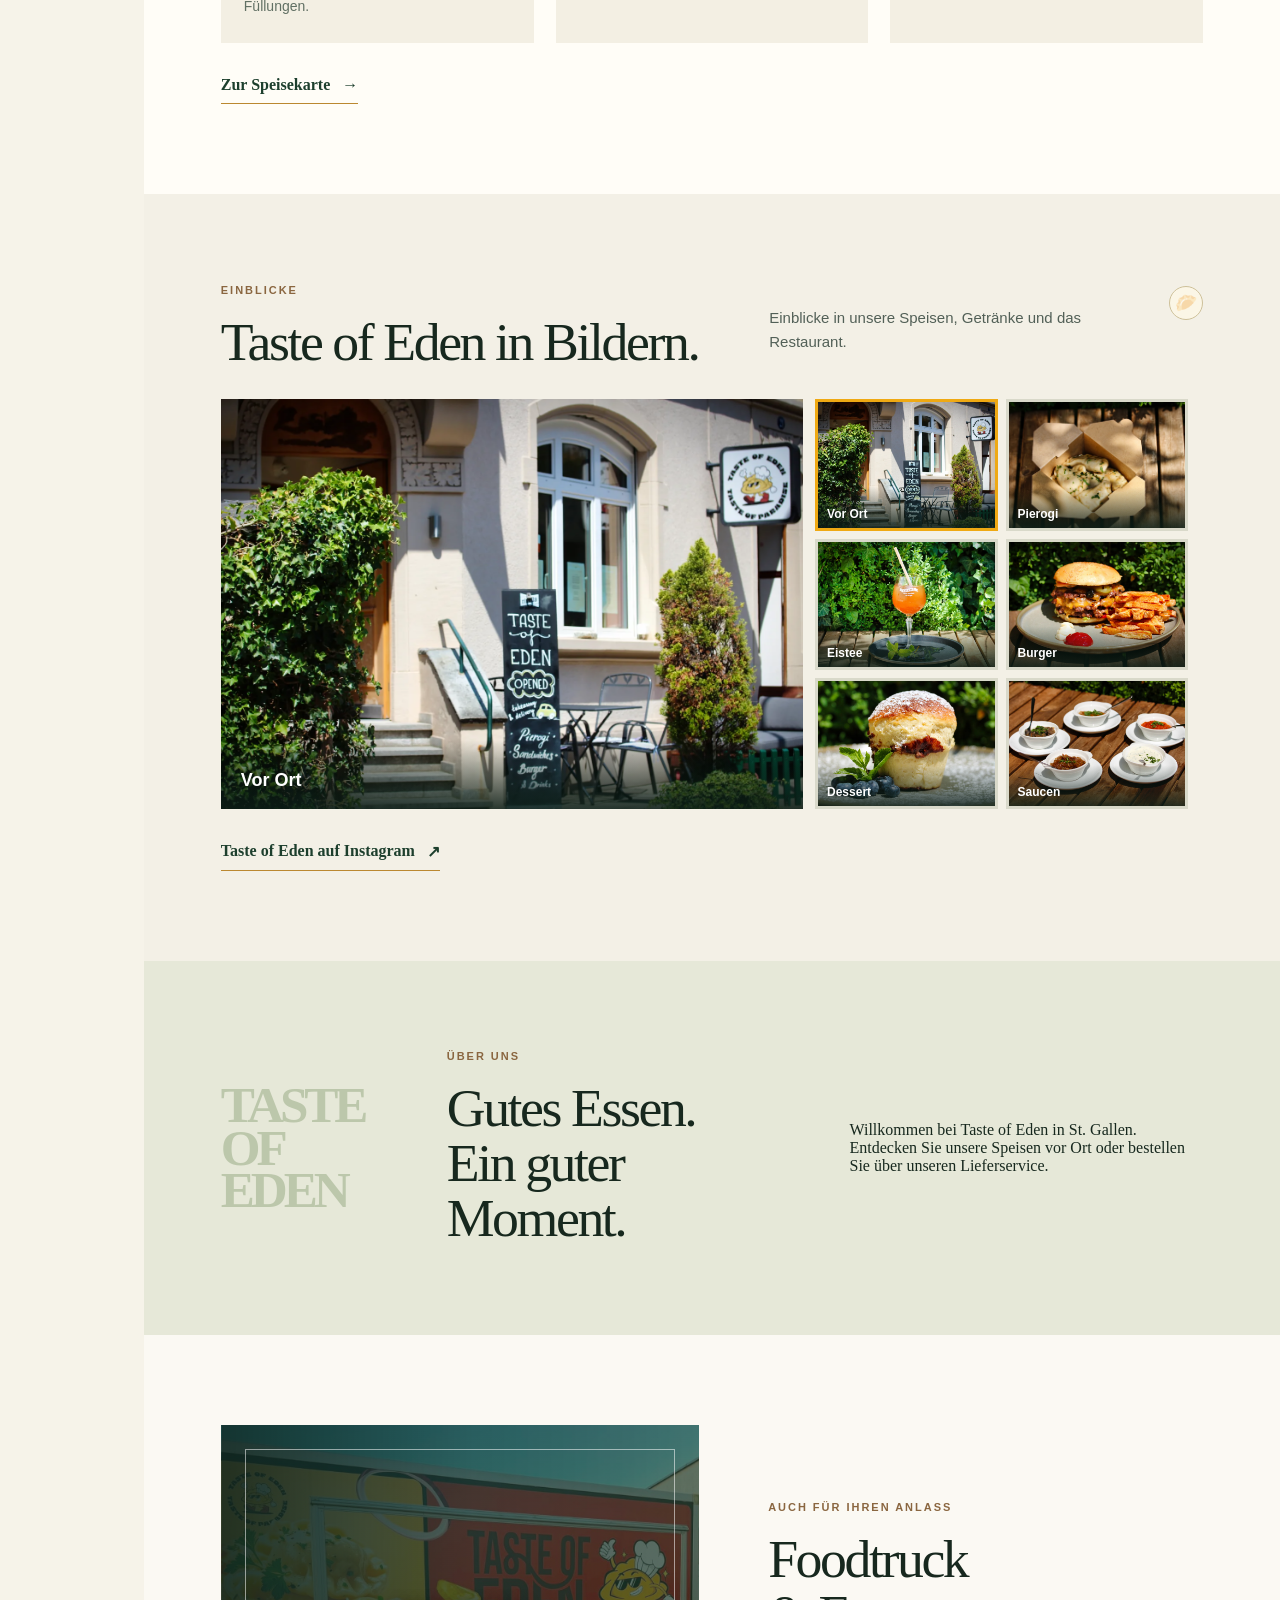
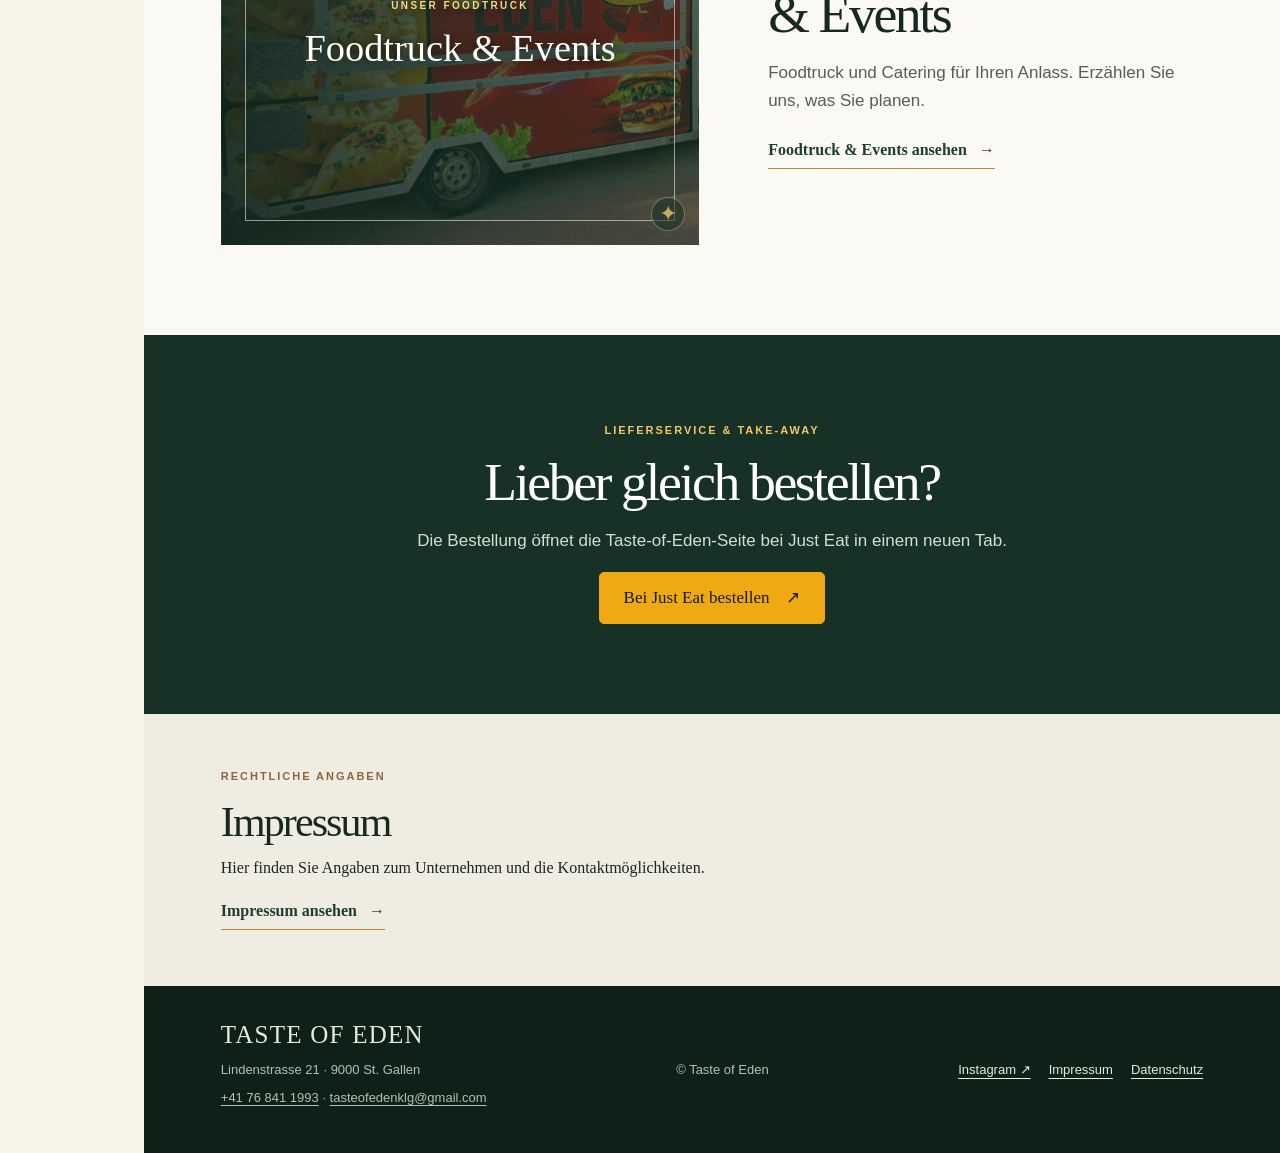
==== commit a7f11541: "Publish daily recommendation and editable about section" ====
--- a/index.html
+++ b/index.html
@@ -8,9 +8,9 @@
   <meta name="description" content="Taste of Eden in St. Gallen: Pierogi, Burger, Speisekarte, Foodtruck und Events entdecken.">
   <title>Taste of Eden · St. Gallen</title>
   <link rel="stylesheet" href="styles.css?v=20261118b">
-  <link rel="stylesheet" href="extras.css?v=20261118g">
+  <link rel="stylesheet" href="extras.css?v=20261118h">
   <script src="script.js?v=20261118c" defer></script>
-  <script src="content.js?v=20261118e" defer></script>
+  <script src="content.js?v=20261118f" defer></script>
 </head>
 <body data-page="home">
   <a class="skip-link" href="#main">Zum Inhalt springen</a>
@@ -66,6 +66,20 @@
       <div class="special-event-copy"><p class="eyebrow" data-special-eyebrow></p><h2 id="special-home-title" data-special-title></h2><p class="special-event-date" data-special-date></p><p data-special-description></p><div class="special-event-actions"><button class="button button-gold" type="button" data-special-reserve data-inquiry="Reservierung" hidden>Reservierung anfragen</button><a class="text-link" data-special-link hidden></a></div><p class="special-event-notice" data-special-reservation-notice hidden>Reservierungen gelten erst nach Bestätigung durch das Restaurant.</p></div>
     </section>
 
+    <section class="section daily-recommendation" data-daily hidden aria-labelledby="daily-heading">
+      <div class="daily-card">
+        <p class="eyebrow">AUS UNSERER KÜCHE</p>
+        <h2 id="daily-heading">Tagesempfehlung</h2>
+        <figure class="daily-figure">
+          <img data-daily-image alt="" loading="lazy">
+          <figcaption>
+            <h3 data-daily-title></h3>
+            <p data-daily-text></p>
+          </figcaption>
+        </figure>
+      </div>
+    </section>
+
     <section id="speisekarte" class="section section-intro">
       <div class="section-heading">
         <p class="eyebrow">UNSERE AUSWAHL</p>
@@ -100,6 +114,7 @@
       <div class="feature-mark">TASTE<br>OF<br>EDEN</div>
       <div><p class="eyebrow">ÜBER UNS</p><h2>Gutes Essen.<br>Ein guter Moment.</h2></div>
       <p>Willkommen bei Taste of Eden in St. Gallen. Entdecken Sie unsere Speisen vor Ort oder bestellen Sie über unseren Lieferservice.</p>
+      <figure class="about-image" hidden><img alt="" loading="lazy"></figure>
     </section>
 
     <section class="section event-teaser">
--- a/extras.css
+++ b/extras.css
@@ -46,7 +46,7 @@
 .special-event-copy{max-width:700px}.special-event .eyebrow{color:#8a6330}.special-event h2{max-width:680px}.special-event-date{margin:22px 0 12px;color:#76501f;font:700 17px/1.5 Arial,sans-serif}.special-event-copy>p:not(.eyebrow):not(.special-event-date){font:17px/1.65 Arial,sans-serif;color:#435348}.special-event img{width:100%;max-height:390px;aspect-ratio:4/3;object-fit:cover;border-radius:4px}.special-event:not(:has(img:not([hidden]))){grid-template-columns:1fr}
 @media(max-width:760px){.special-event{display:block}.special-event img{margin-top:28px;max-height:300px}.menu-category li{font-size:15px}}
 
-/* Ein aktiver Event steht auf beiden Seiten unmittelbar unter der Navigation. */
+/* Der Event steht auf der Startseite unter dem grossen Startbild. */
 .special-event--top{padding:clamp(25px,3vw,45px) clamp(28px,6vw,110px);background:#f3ead4;grid-template-columns:minmax(0,1.1fr) minmax(0,1fr);gap:clamp(20px,4vw,56px);border-top:4px solid var(--gold)}
 .special-event--top .eyebrow{margin-bottom:10px}
 .special-event--top h2{font-size:clamp(34px,3.5vw,54px);line-height:1.08}
@@ -67,6 +67,24 @@
 .inquiry-dialog [hidden]{display:none!important}
 @media(max-width:760px){.special-event--top{padding:20px 20px 28px}.special-event--top h2{font-size:clamp(30px,8vw,42px)}.special-event--top img{margin:0 0 24px;max-height:65vh}.special-event-actions .button{width:100%}}
 
+.daily-recommendation[hidden],.daily-recommendation [hidden]{display:none!important}
+.daily-recommendation{background:#e7eadb;padding-top:clamp(50px,6vw,90px);padding-bottom:clamp(55px,6vw,95px)}
+.daily-card{max-width:920px;margin-inline:auto}
+.daily-card>.eyebrow{margin-bottom:12px}
+.daily-card>h2{margin-bottom:26px;font-size:clamp(40px,4.4vw,68px)}
+.daily-figure{margin:0;background:#fffdf7;box-shadow:0 10px 35px #17281e18}
+.daily-figure>img{display:block;width:100%;aspect-ratio:16/9;object-fit:cover;background:#d9d8c8}
+.daily-figure>figcaption{padding:clamp(23px,3vw,38px)}
+.daily-figure h3{margin:0;color:var(--forest);font-size:clamp(28px,3vw,42px);font-weight:500}
+.daily-figure p{margin:12px 0 0;color:#435348;font:17px/1.6 Arial,sans-serif}
+@media(max-width:760px){.daily-recommendation{padding:46px 20px 56px}.daily-card>h2{margin-bottom:20px}.daily-figure>img{aspect-ratio:4/3}.daily-figure>figcaption{padding:23px}}
+.feature-section h2{white-space:pre-line}
+.about-image[hidden]{display:none!important}
+.about-image{grid-column:2/4;margin:14px 0 0;overflow:hidden}
+.about-image img{width:100%;max-height:400px;object-fit:cover}
+@media(min-width:761px){.section-heading .eyebrow{margin-bottom:12px}}
+@media(max-width:760px){.about-image{margin-top:26px}.about-image img{max-height:320px}}
+
 /* Foodtruck-Seite: kompakte Desktop-Bildgruppe, Text sofort am Seitenanfang. */
 @media(min-width:761px){
   .events-layout{min-height:0;align-items:start;grid-template-columns:minmax(0,1fr) minmax(0,1fr);gap:clamp(18px,2vw,36px)}
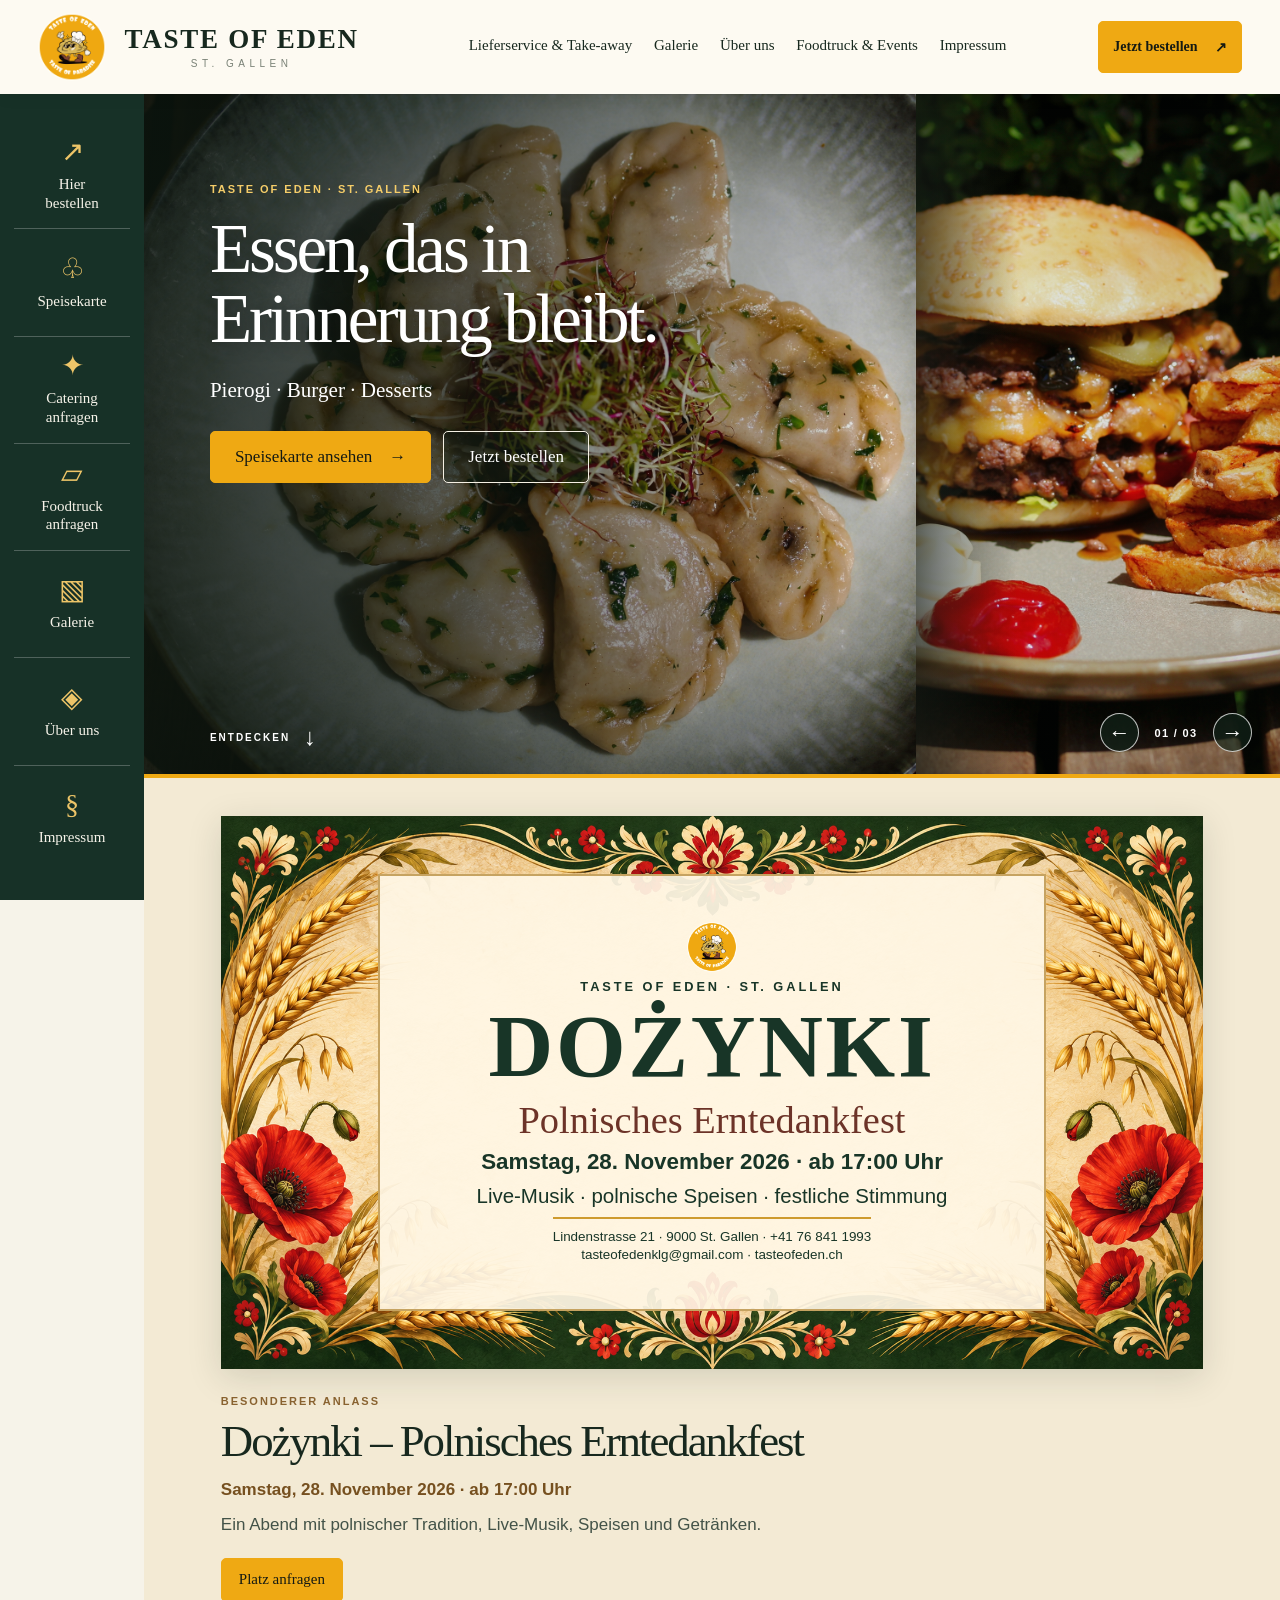
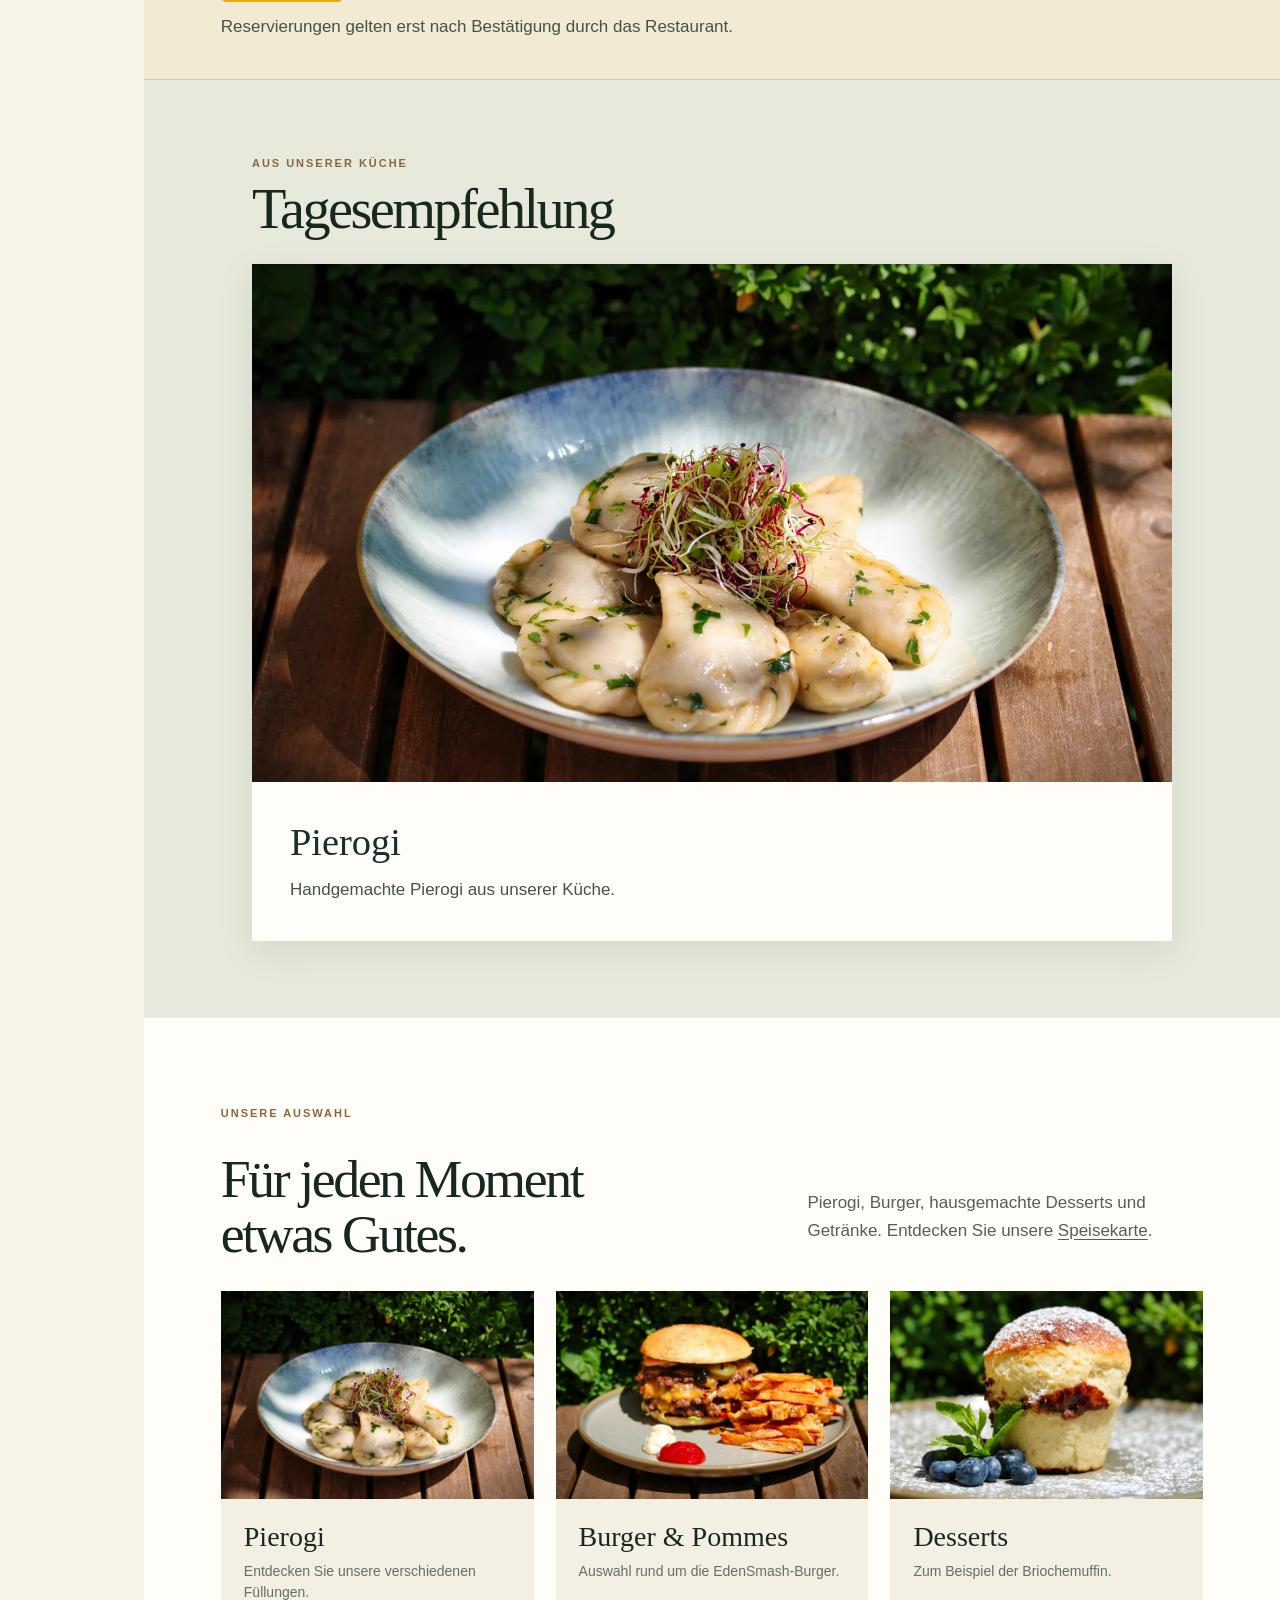
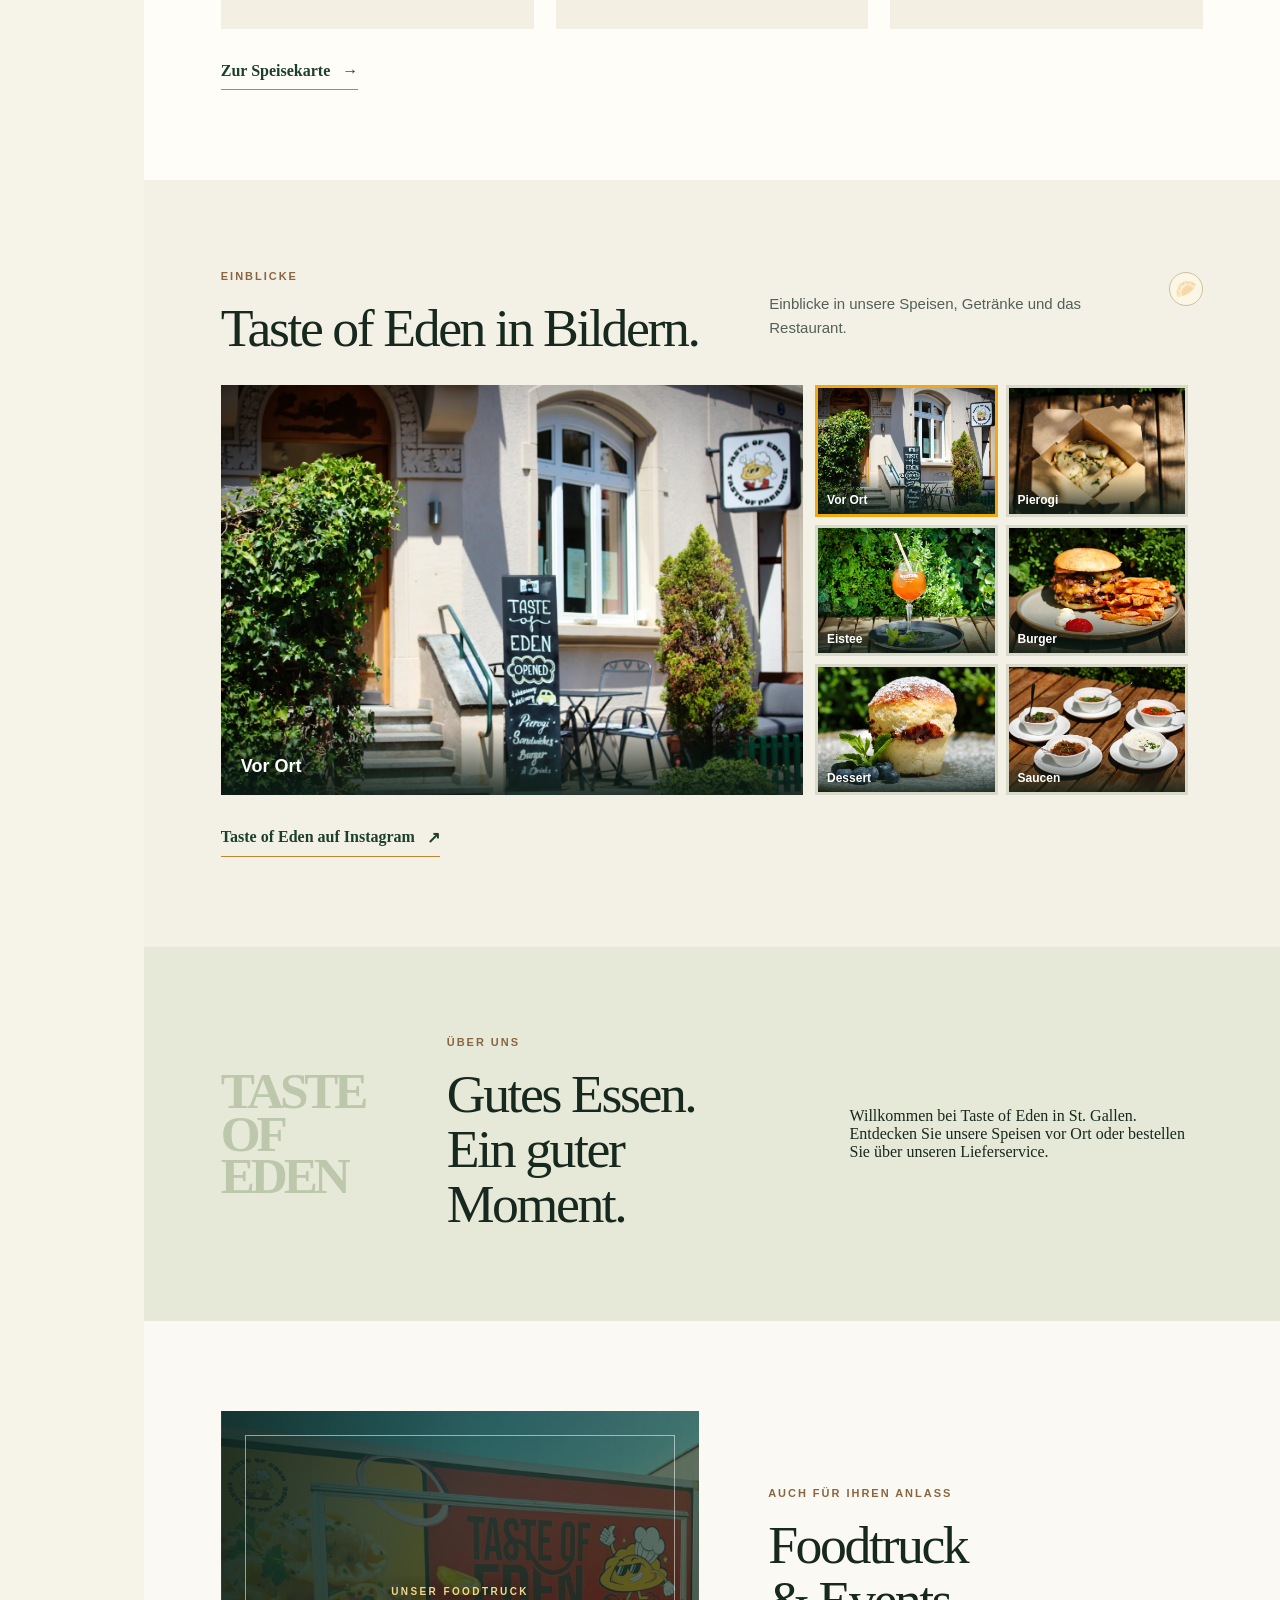
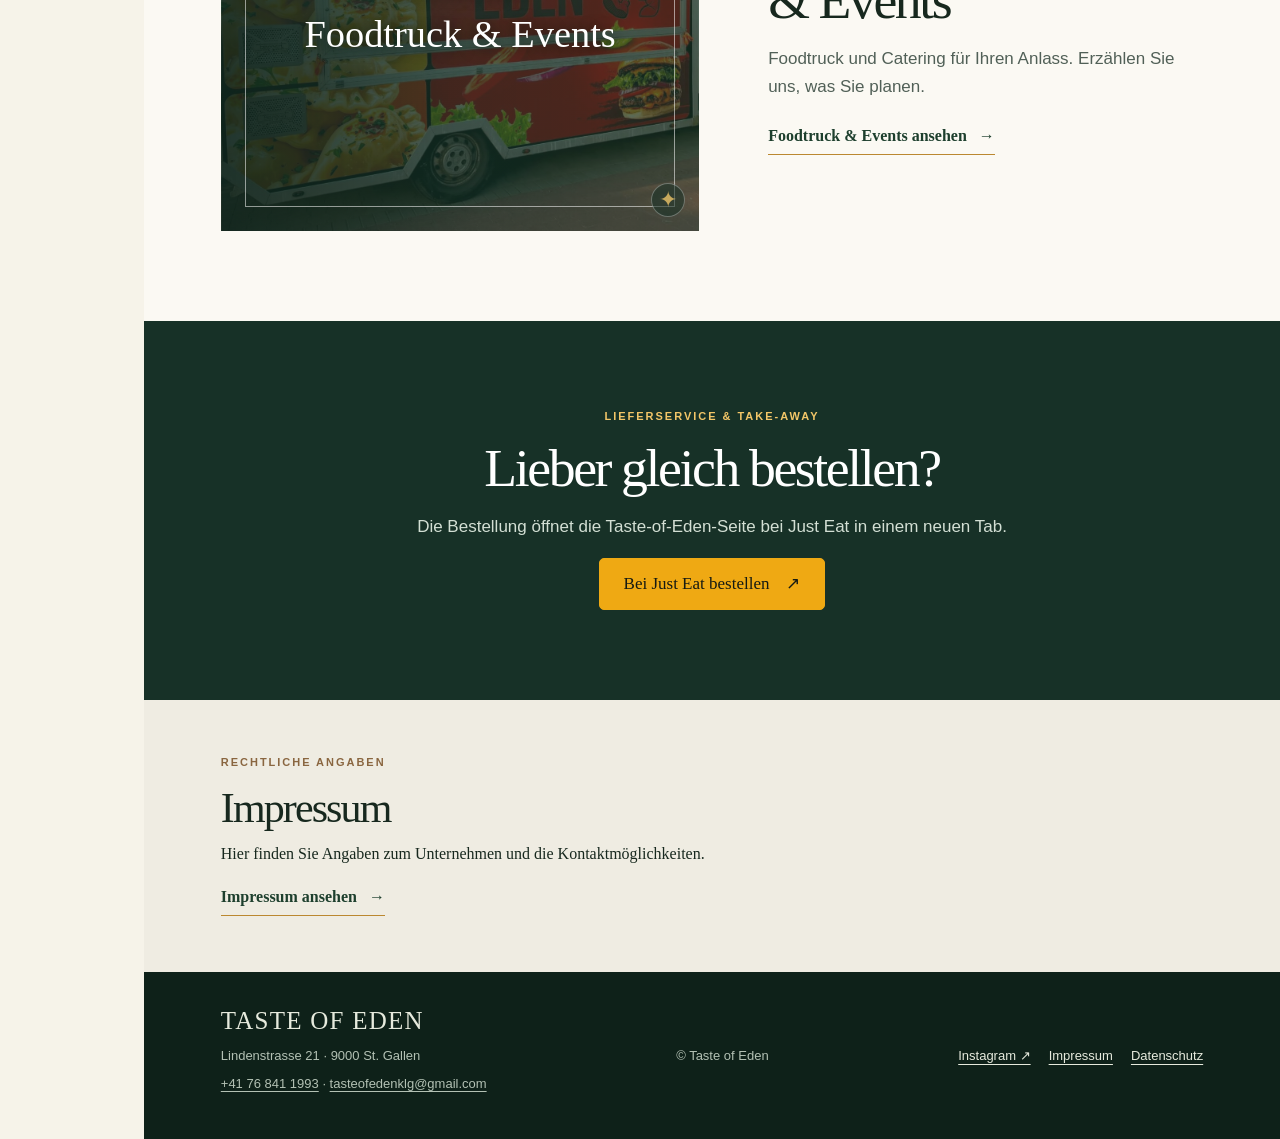
==== commit 504746a4: "Remove dish numbers and improve section heading spacing" ====
--- a/index.html
+++ b/index.html
@@ -8,9 +8,9 @@
   <meta name="description" content="Taste of Eden in St. Gallen: Pierogi, Burger, Speisekarte, Foodtruck und Events entdecken.">
   <title>Taste of Eden · St. Gallen</title>
   <link rel="stylesheet" href="styles.css?v=20261118b">
-  <link rel="stylesheet" href="extras.css?v=20261118h">
+  <link rel="stylesheet" href="extras.css?v=20261118i">
   <script src="script.js?v=20261118c" defer></script>
-  <script src="content.js?v=20261118f" defer></script>
+  <script src="content.js?v=20261118g" defer></script>
 </head>
 <body data-page="home">
   <a class="skip-link" href="#main">Zum Inhalt springen</a>
@@ -87,9 +87,9 @@
         <p>Pierogi, Burger, hausgemachte Desserts und Getränke. Entdecken Sie unsere <a class="inline-link" href="speisekarte.html">Speisekarte</a>.</p>
       </div>
       <div class="dish-grid">
-        <article class="dish-card"><img src="assets/pierogi_teller.webp" alt="Pierogi auf einem Teller" loading="lazy"><div><span>01</span><h3>Pierogi</h3><p>Entdecken Sie unsere verschiedenen Füllungen.</p></div></article>
-        <article class="dish-card"><img src="assets/burger_pommes.webp" alt="Burger mit Pommes" loading="lazy"><div><span>02</span><h3>Burger & Pommes</h3><p>Auswahl rund um die EdenSmash-Burger.</p></div></article>
-        <article class="dish-card"><img src="assets/briochemuffin.webp" alt="Briochemuffin mit Blaubeeren" loading="lazy"><div><span>03</span><h3>Desserts</h3><p>Zum Beispiel der Briochemuffin.</p></div></article>
+        <article class="dish-card"><img src="assets/pierogi_teller.webp" alt="Pierogi auf einem Teller" loading="lazy"><div><h3>Pierogi</h3><p>Entdecken Sie unsere verschiedenen Füllungen.</p></div></article>
+        <article class="dish-card"><img src="assets/burger_pommes.webp" alt="Burger mit Pommes" loading="lazy"><div><h3>Burger & Pommes</h3><p>Auswahl rund um die EdenSmash-Burger.</p></div></article>
+        <article class="dish-card"><img src="assets/briochemuffin.webp" alt="Briochemuffin mit Blaubeeren" loading="lazy"><div><h3>Desserts</h3><p>Zum Beispiel der Briochemuffin.</p></div></article>
       </div>
       <a class="text-link section-link" href="speisekarte.html">Zur Speisekarte <span aria-hidden="true">→</span></a>
     </section>
--- a/extras.css
+++ b/extras.css
@@ -82,7 +82,8 @@
 .about-image[hidden]{display:none!important}
 .about-image{grid-column:2/4;margin:14px 0 0;overflow:hidden}
 .about-image img{width:100%;max-height:400px;object-fit:cover}
-@media(min-width:761px){.section-heading .eyebrow{margin-bottom:12px}}
+@media(min-width:761px){.section-heading .eyebrow{margin-bottom:24px}}
+.dish-card h3{margin-top:0}
 @media(max-width:760px){.about-image{margin-top:26px}.about-image img{max-height:320px}}
 
 /* Foodtruck-Seite: kompakte Desktop-Bildgruppe, Text sofort am Seitenanfang. */
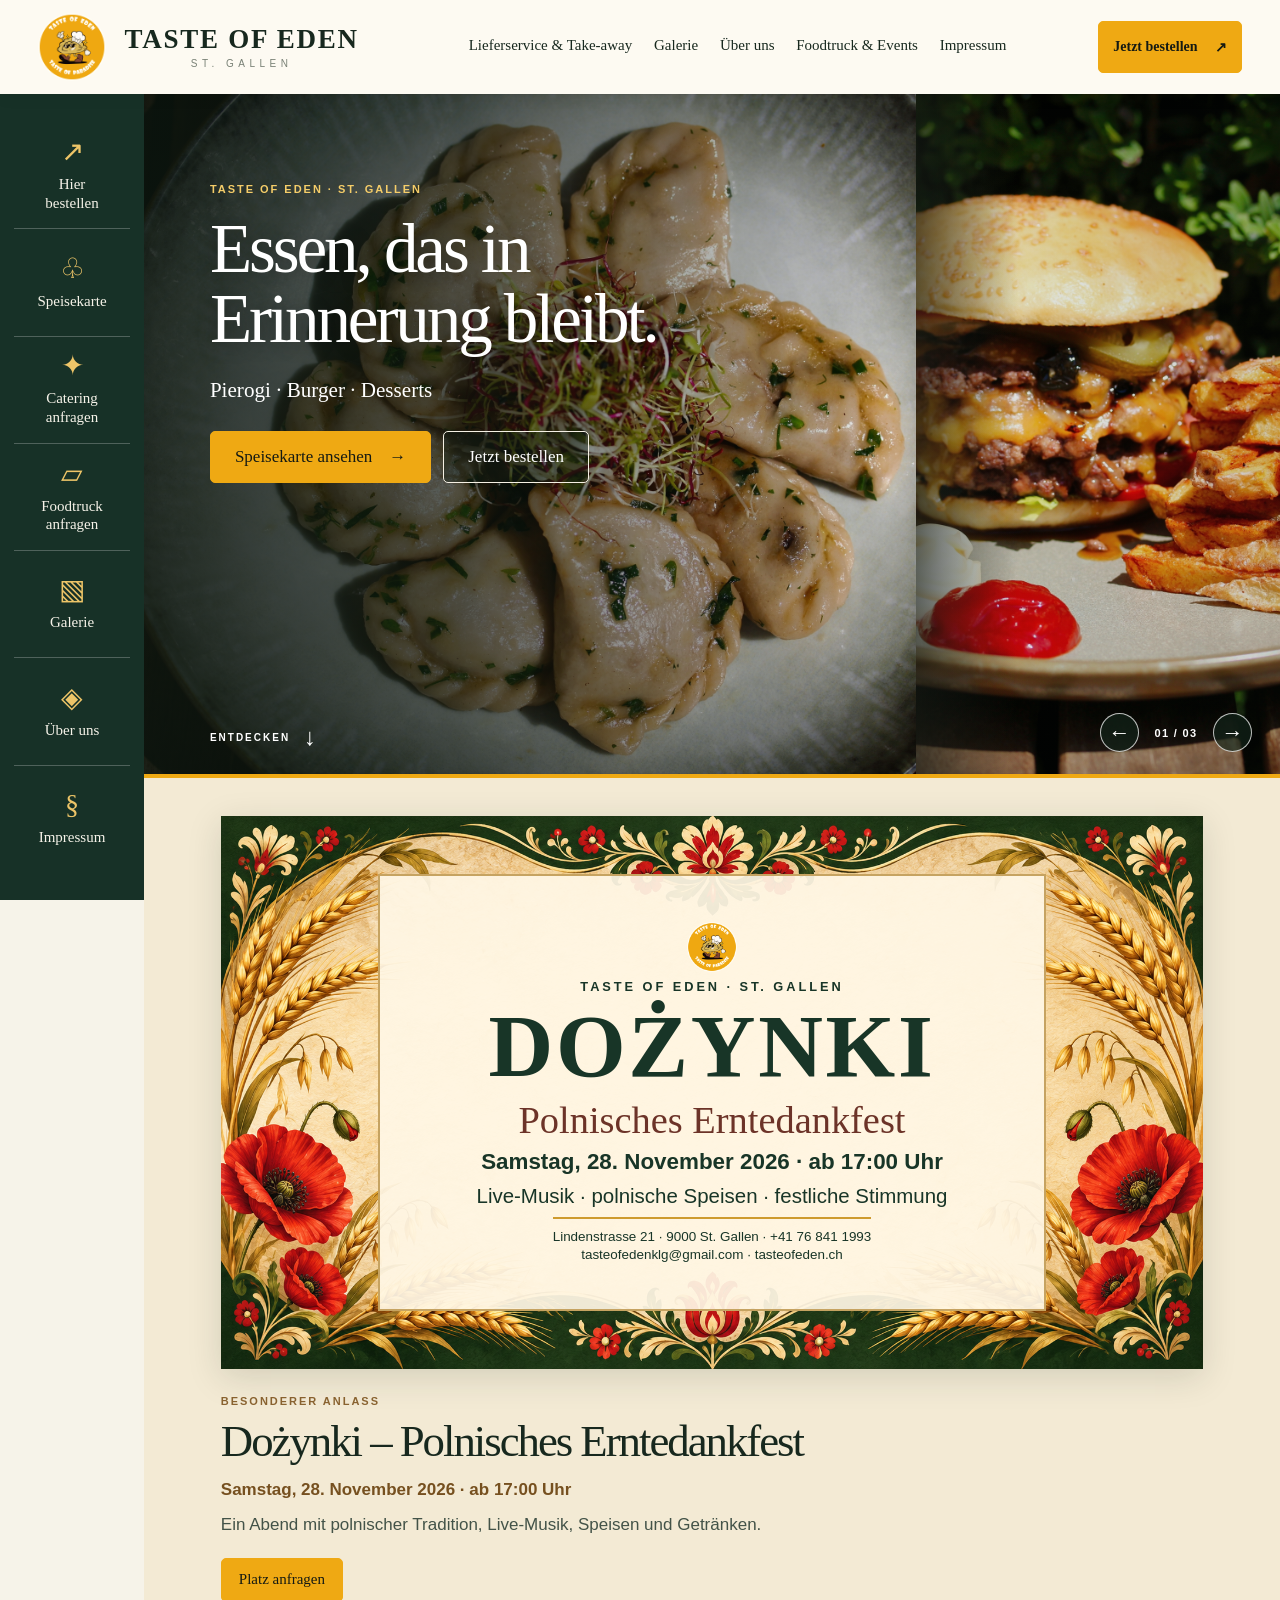
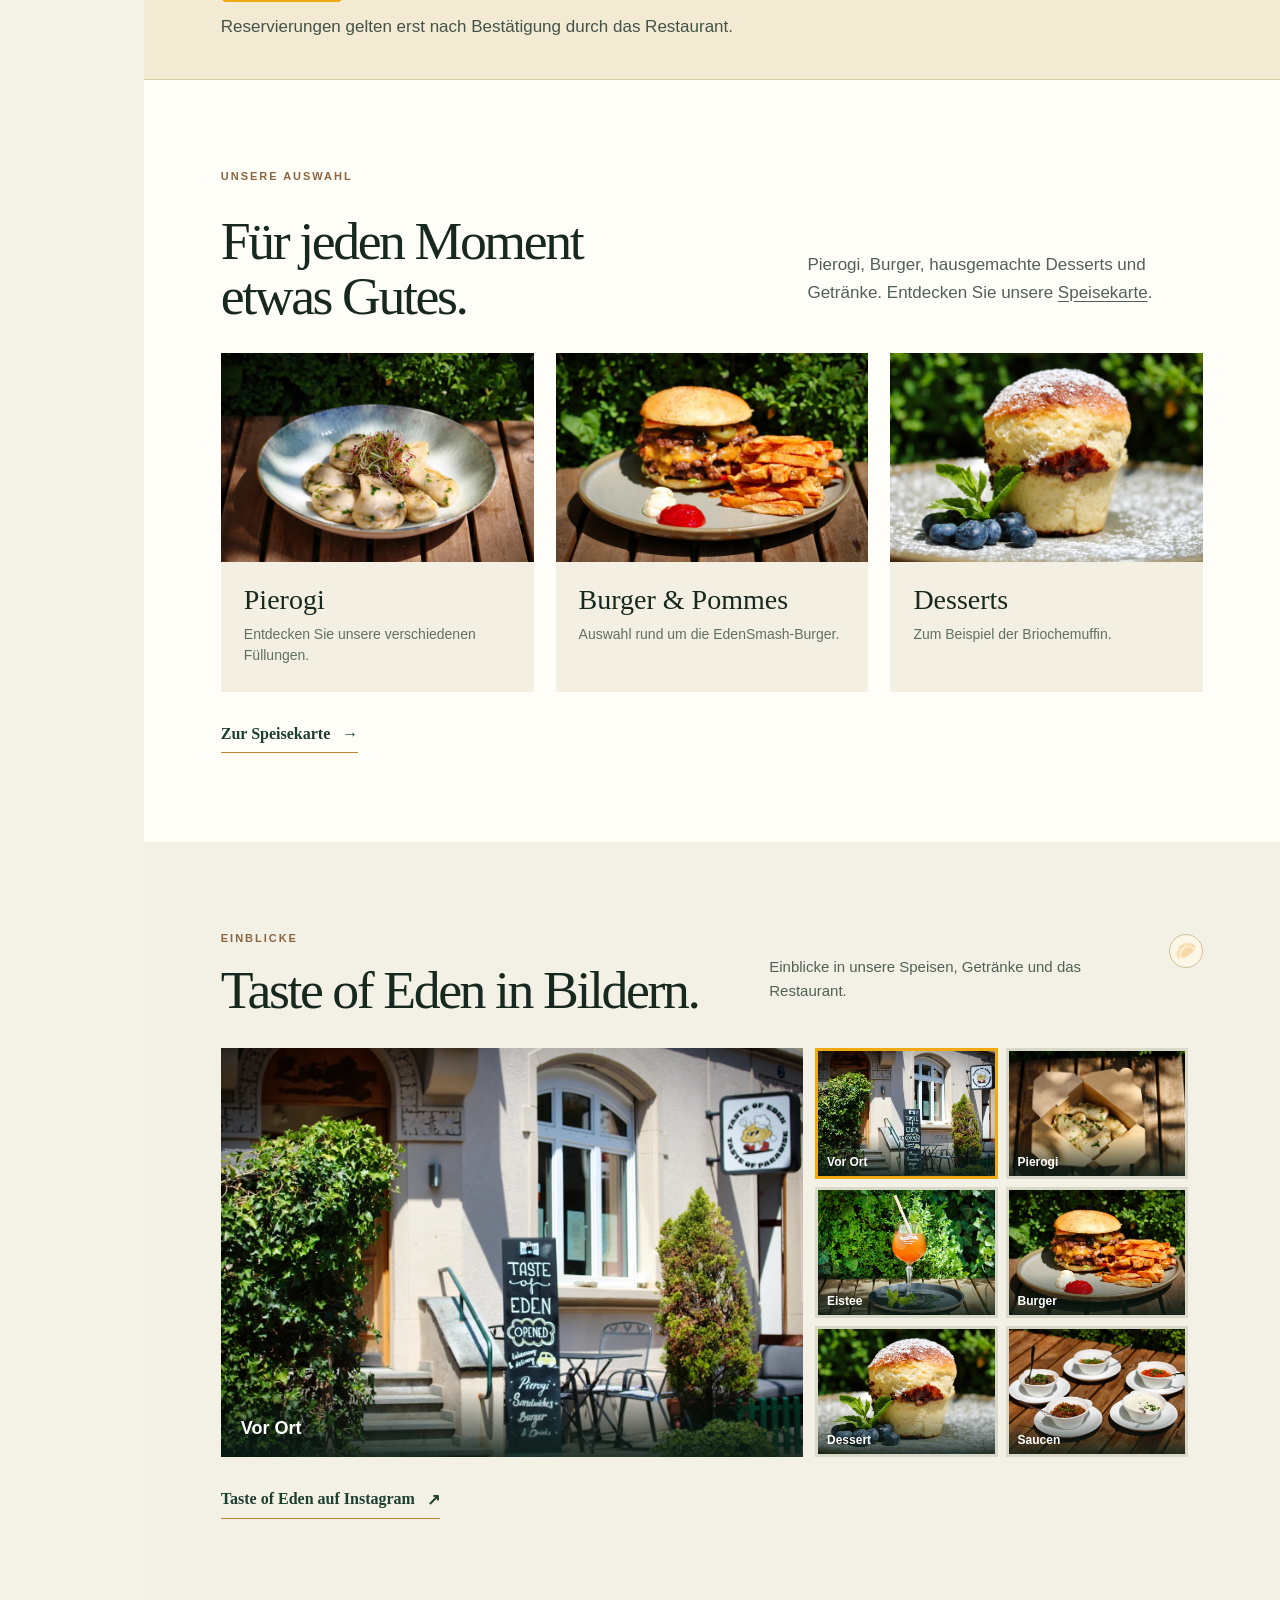
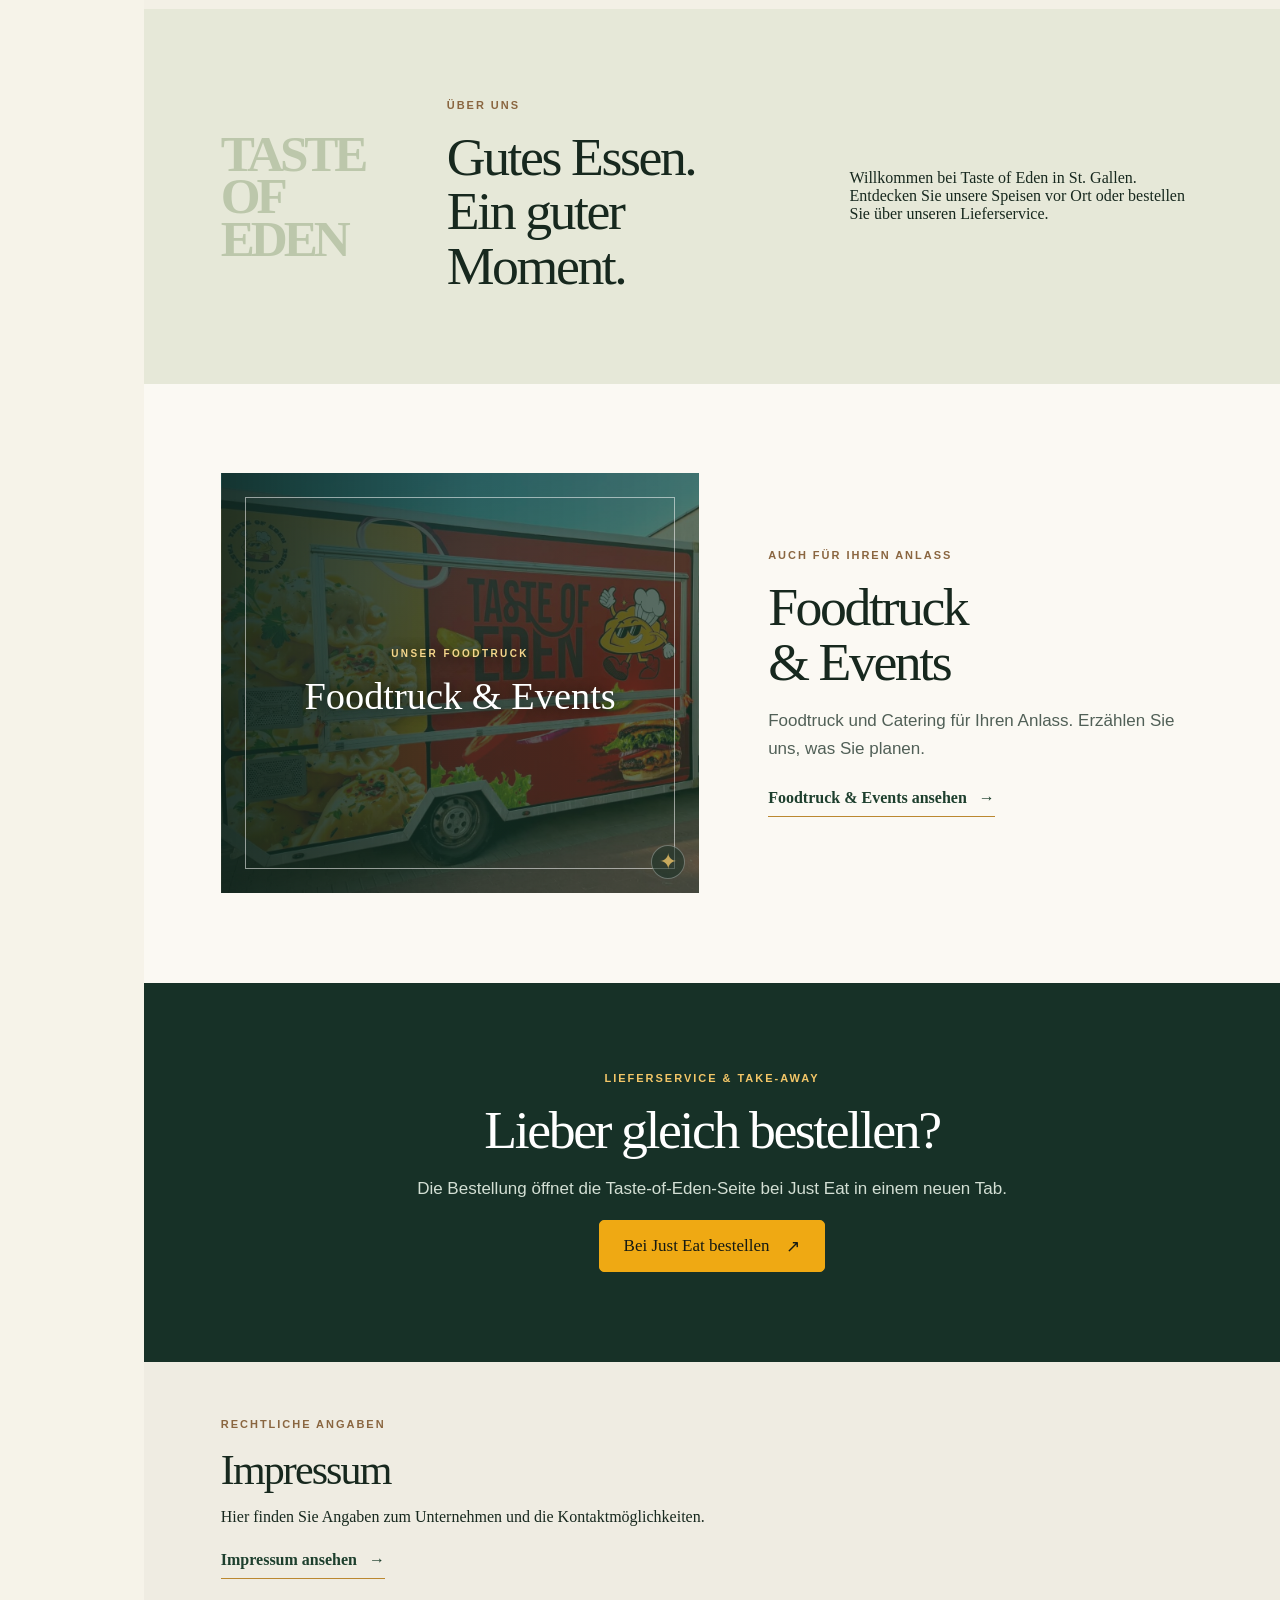
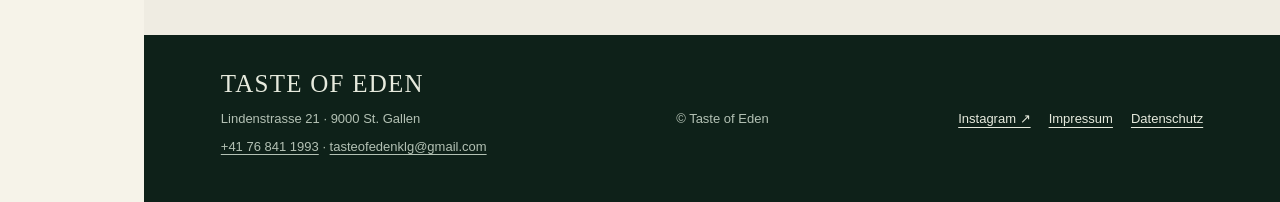
==== commit a8217c0d: "Add search indexing signals for tasteofeden.ch" ====
--- a/index.html
+++ b/index.html
@@ -6,6 +6,7 @@
   <meta name="theme-color" content="#173127">
   <link rel="icon" type="image/png" href="assets/logo.png">
   <meta name="description" content="Taste of Eden in St. Gallen: Pierogi, Burger, Speisekarte, Foodtruck und Events entdecken.">
+  <link rel="canonical" href="https://tasteofeden.ch/">
   <title>Taste of Eden · St. Gallen</title>
   <link rel="stylesheet" href="styles.css?v=20261118b">
   <link rel="stylesheet" href="extras.css?v=20261118i">
